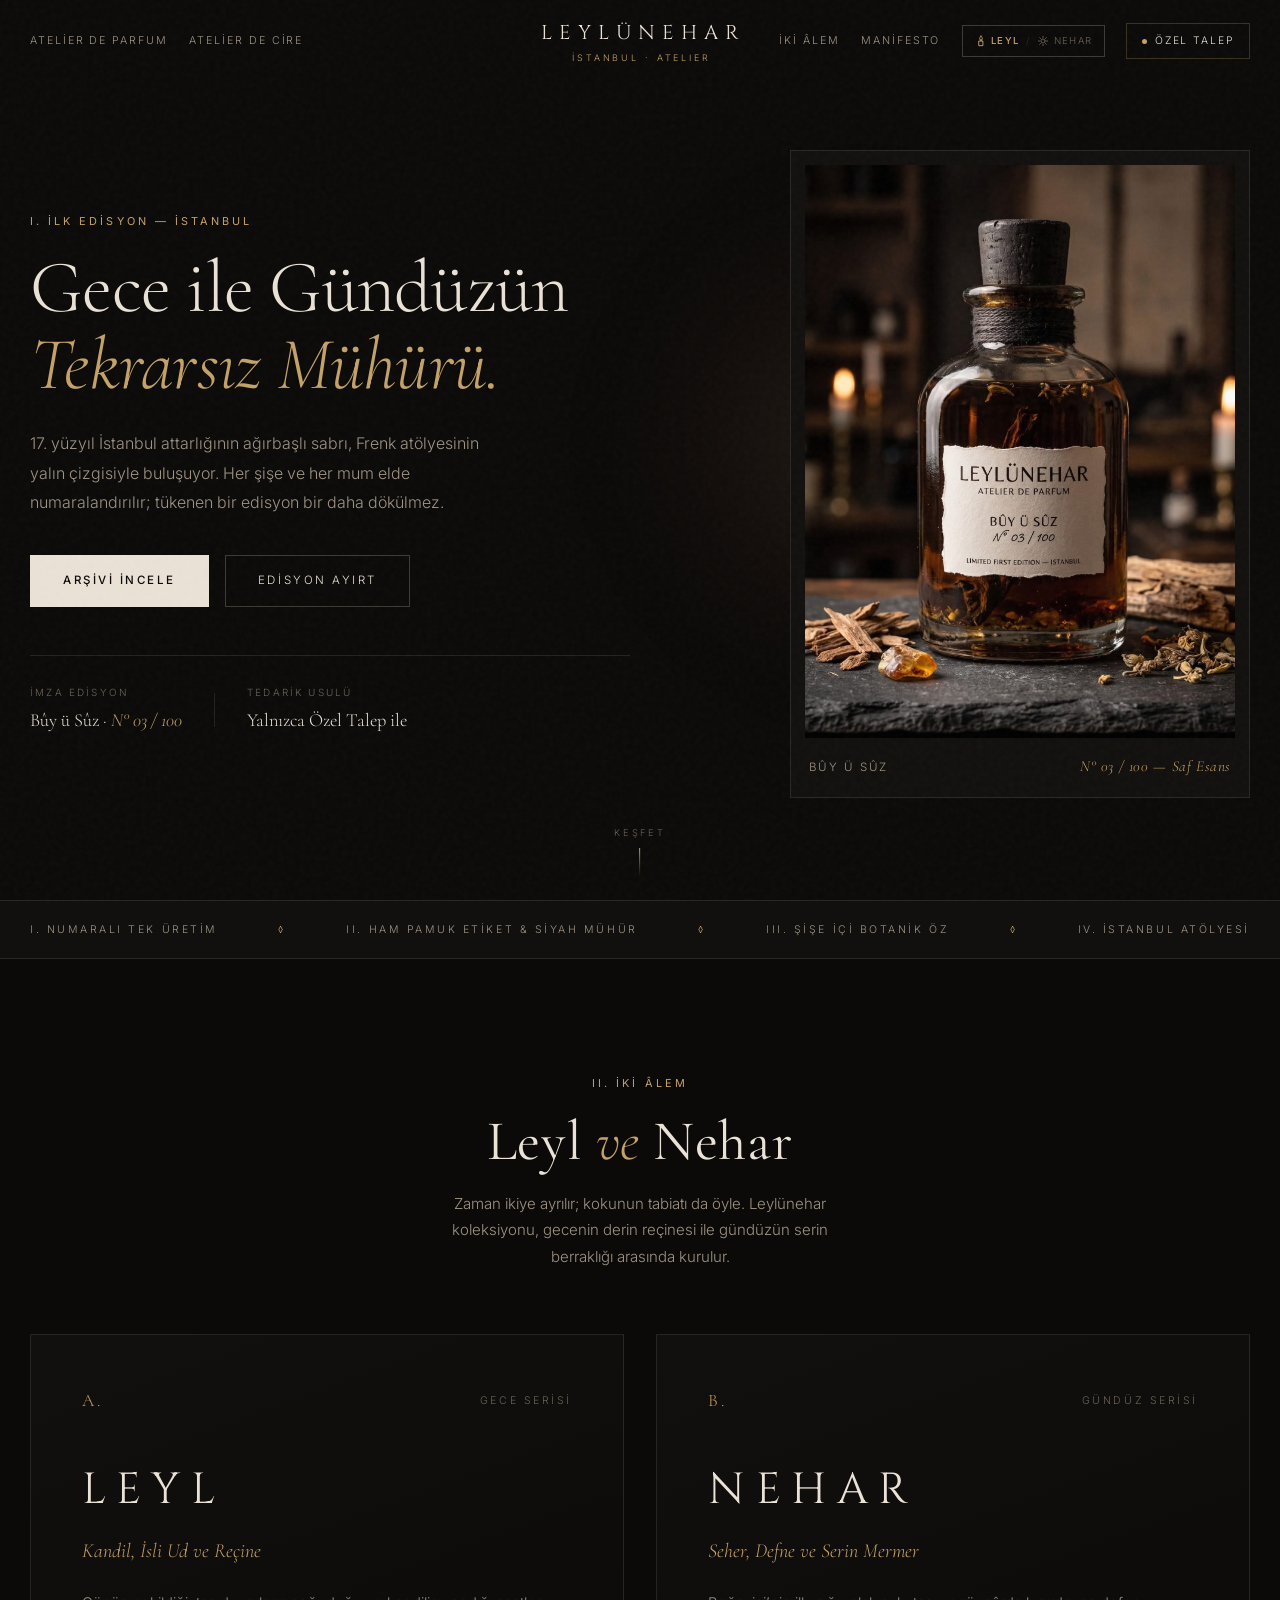
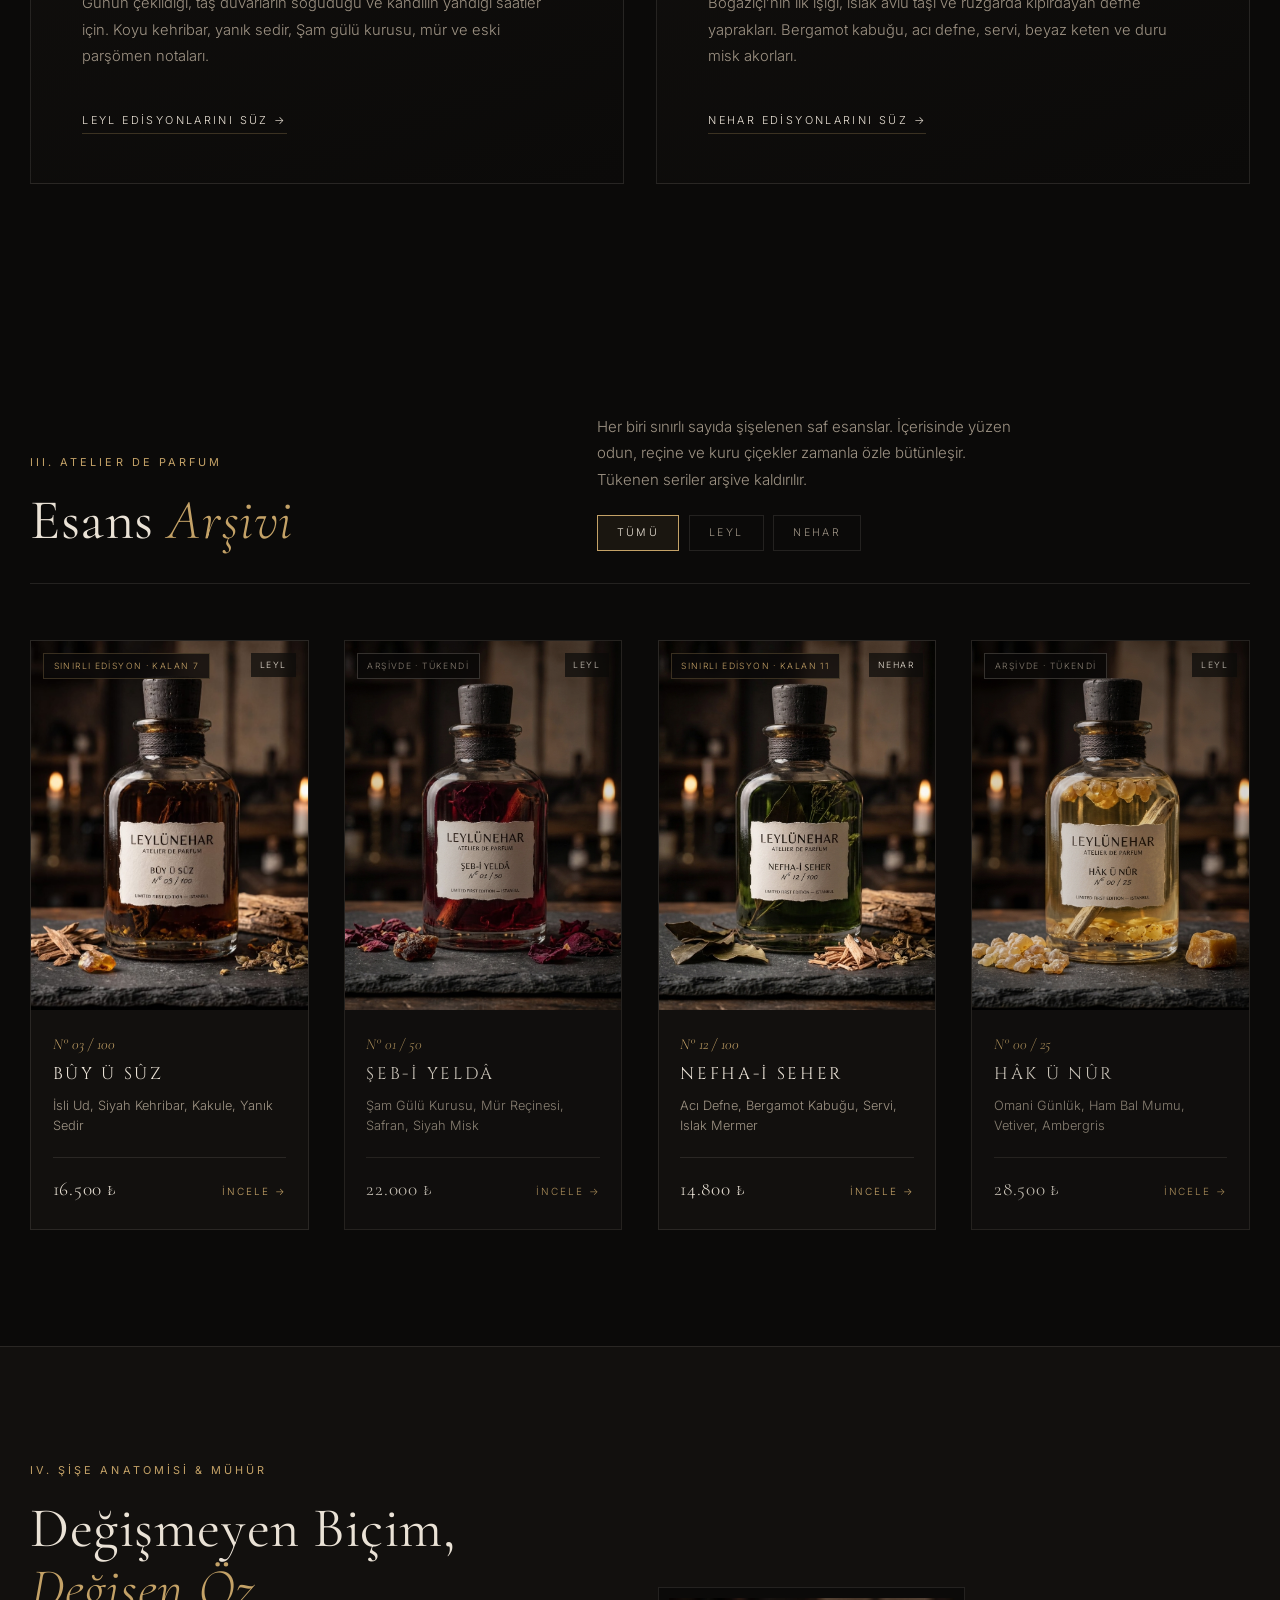
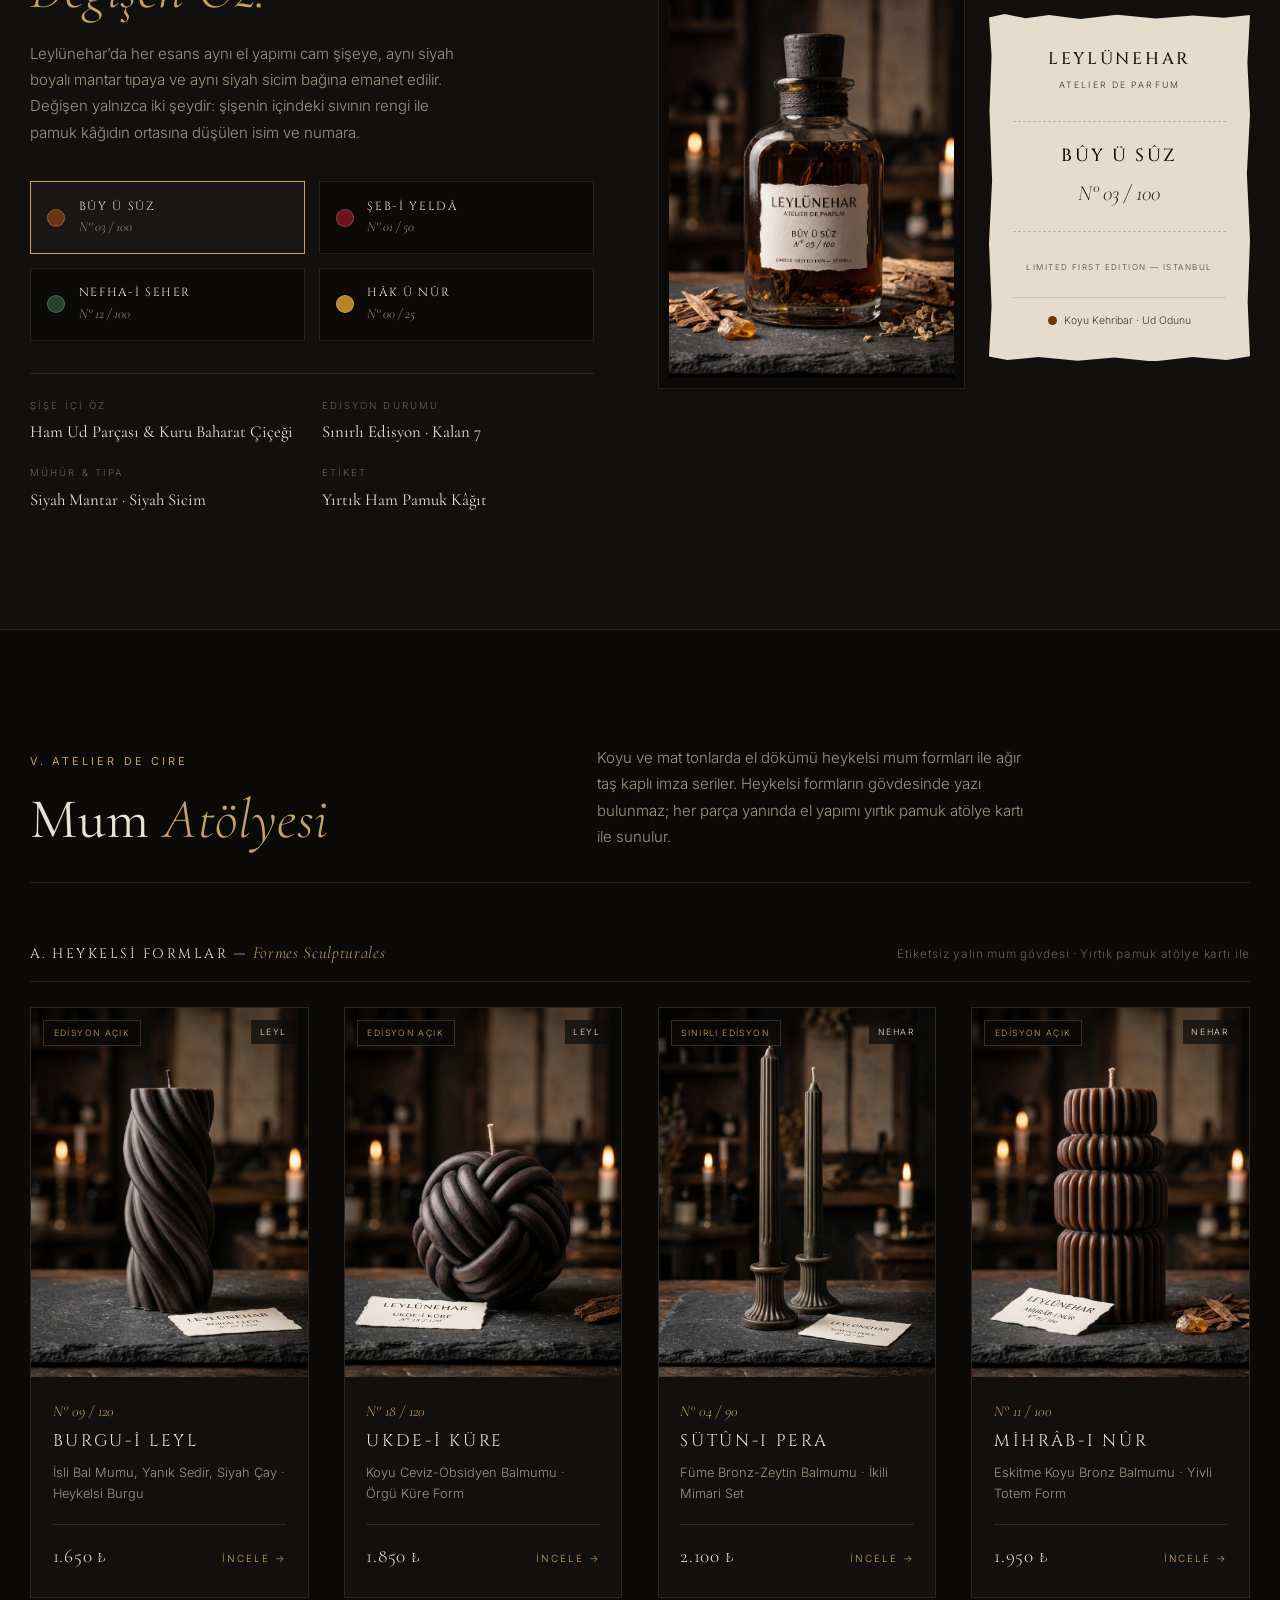
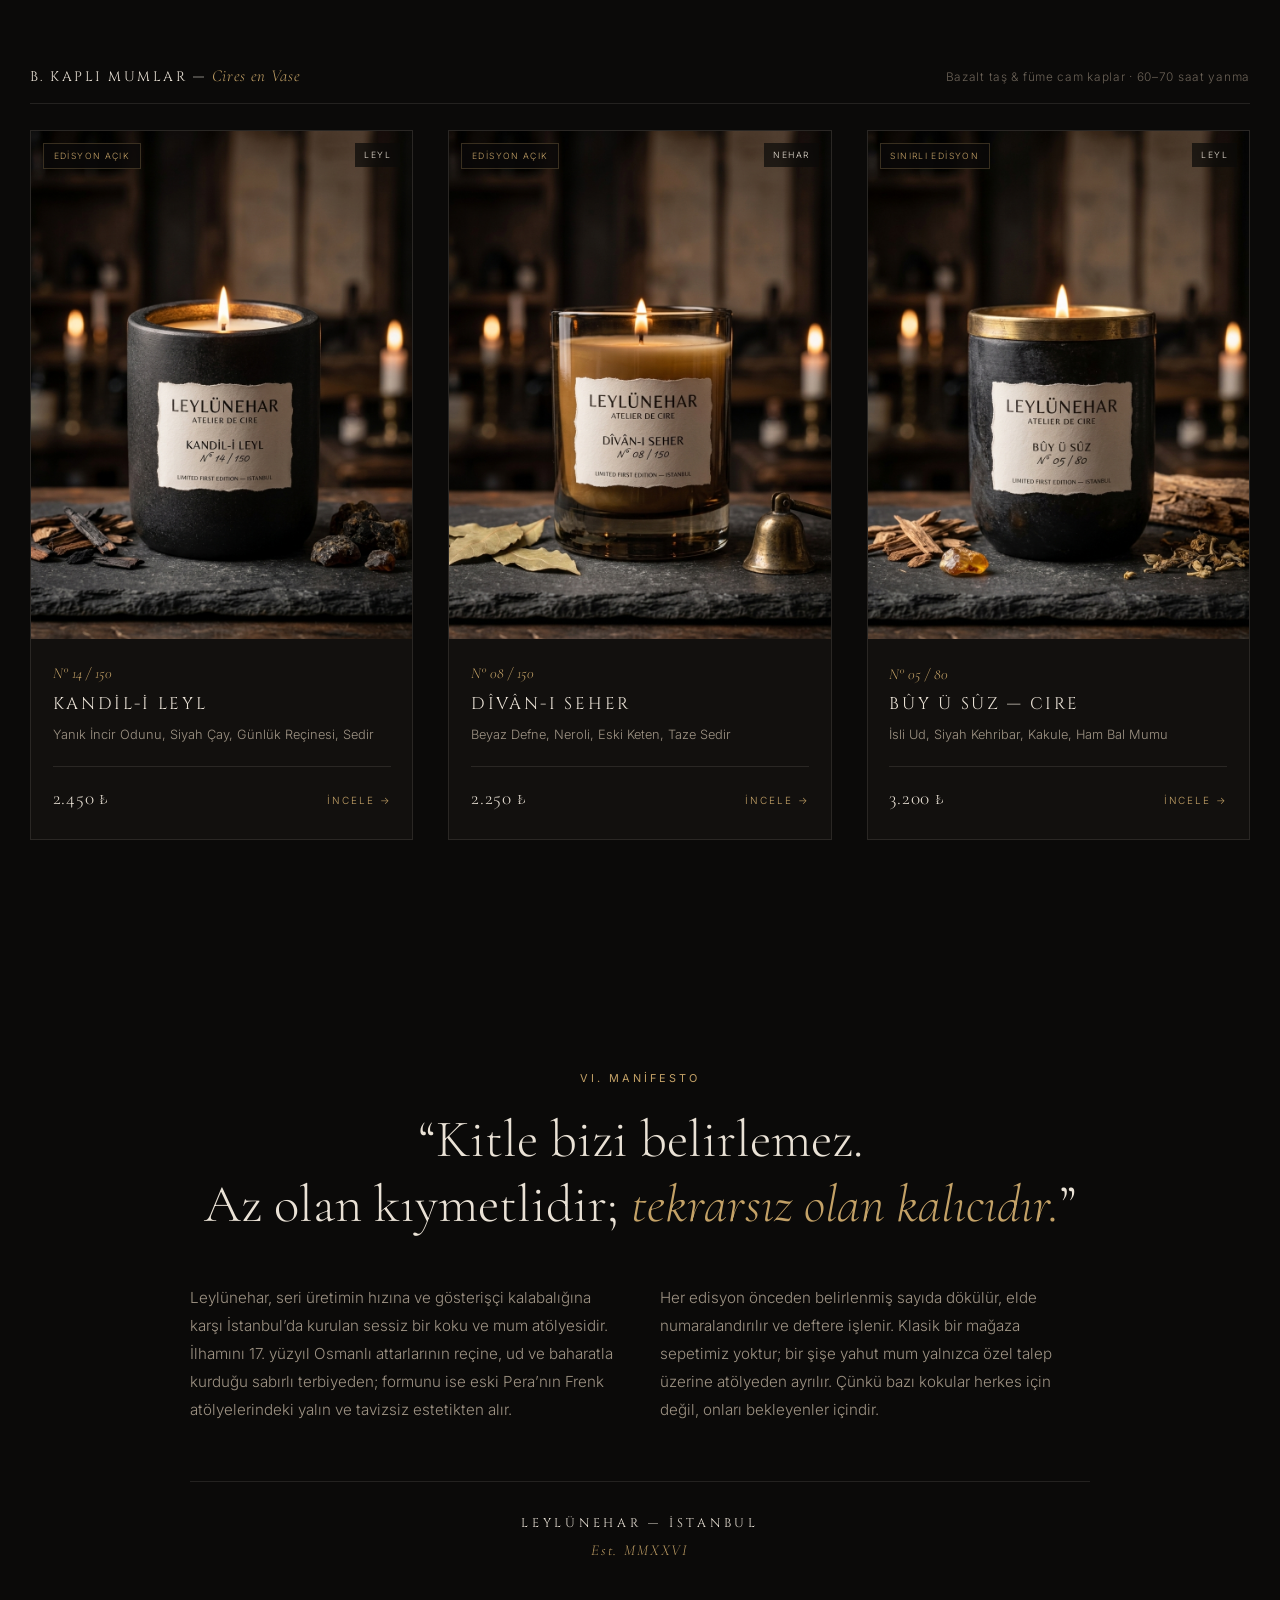
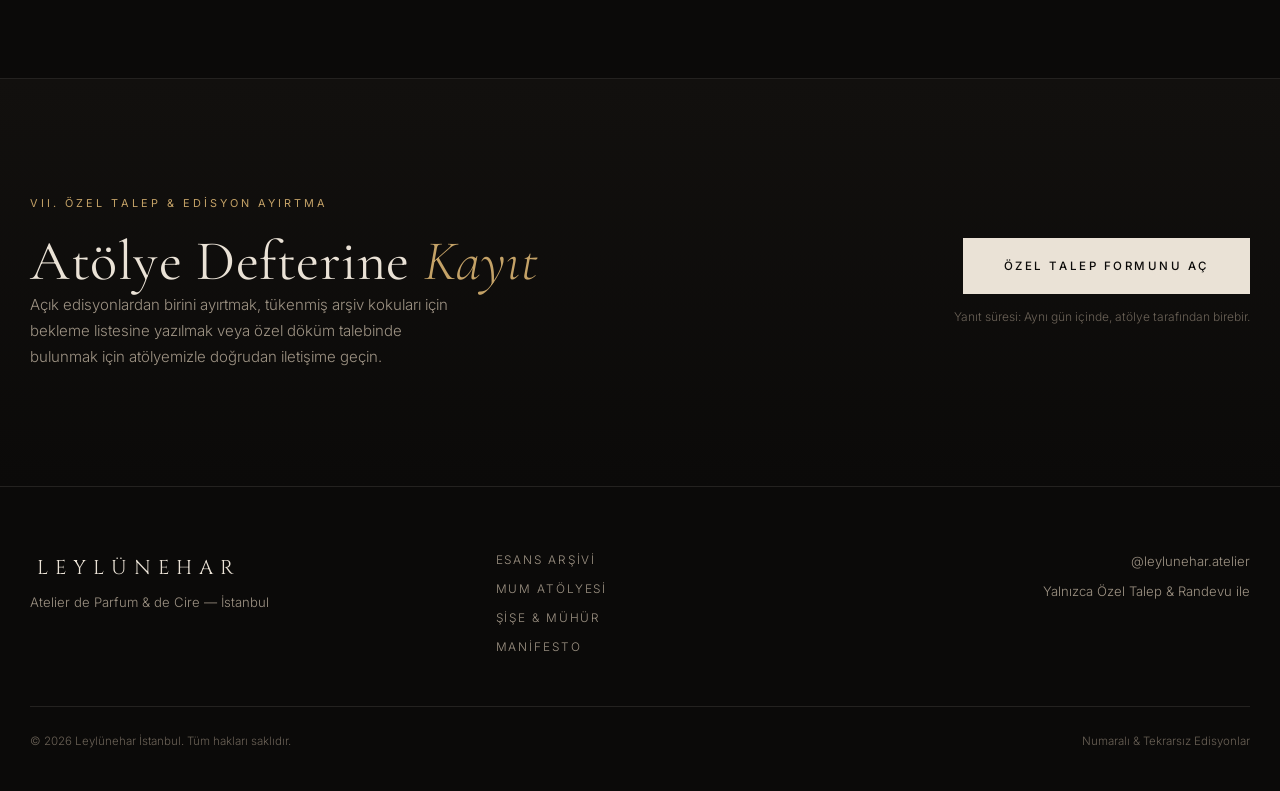
==== index.html @ bdda9ad2 "Add candle/sun icons and always-visible mobile Leyl/Nehar theme toggle" ====
<!DOCTYPE html>
<html lang="tr">
<head>
  <meta charset="UTF-8" />
  <meta name="viewport" content="width=device-width, initial-scale=1.0" />
  <title>LEYLÜNEHAR — Atelier de Parfum &amp; de Cire | İstanbul</title>
  <meta name="description" content="Leylünehar — 17. yüzyıl İstanbul attarlığı ve Frenk atölye yalınlığıyla numaralı, tekrarsız esanslar ve el dökümü mumlar." />
  <link rel="preconnect" href="https://fonts.googleapis.com" />
  <link rel="preconnect" href="https://fonts.gstatic.com" crossorigin />
  <link href="https://fonts.googleapis.com/css2?family=Cinzel:wght@400;500;600&family=Cormorant+Garamond:ital,wght@0,300;0,400;0,500;0,600;1,300;1,400;1,500&family=Inter:wght@300;400;500&display=swap" rel="stylesheet" />
  <link rel="stylesheet" href="styles.css" />
</head>
<body>
  <!-- Subtle atmospheric paper/film grain -->
  <div class="grain-overlay" aria-hidden="true"></div>

  <!-- Navigation -->
  <header class="site-header" id="siteHeader">
    <div class="header-inner">
      <nav class="nav-group nav-left" aria-label="Koleksiyonlar">
        <a href="#esans" class="nav-link">Atelier de Parfum</a>
        <a href="#mum" class="nav-link">Atelier de Cire</a>
      </nav>

      <a href="#hero" class="brand-mark" aria-label="Leylünehar Ana Sayfa">
        <span class="brand-name">LEYLÜNEHAR</span>
        <span class="brand-sub">İSTANBUL &middot; ATELIER</span>
      </a>

      <nav class="nav-group nav-right" aria-label="Atölye">
        <a href="#iki-alem" class="nav-link">İki Âlem</a>
        <a href="#manifesto" class="nav-link">Manifesto</a>
        <button type="button" class="theme-toggle" data-theme-toggle aria-label="Tema değiştir: Leyl (Koyu) veya Nehar (Açık)" title="Leyl (Gece) / Nehar (Gündüz) Teması">
          <span class="theme-opt" data-theme-label="dark">
            <svg class="theme-icon" viewBox="0 0 16 16" fill="none" stroke="currentColor" stroke-width="1.25" stroke-linecap="round" stroke-linejoin="round" aria-hidden="true">
              <path d="M8 1.5c1.3 1.5 1.8 2.5 1.8 3.5a1.8 1.8 0 0 1-3.6 0c0-1 .5-2 1.8-3.5Z"/>
              <path d="M5.5 8h5v6.2h-5z"/>
              <path d="M8 6.8V8"/>
            </svg>
            Leyl
          </span>
          <span class="theme-sep" aria-hidden="true">/</span>
          <span class="theme-opt" data-theme-label="light">
            <svg class="theme-icon" viewBox="0 0 16 16" fill="none" stroke="currentColor" stroke-width="1.25" stroke-linecap="round" aria-hidden="true">
              <circle cx="8" cy="8" r="2.7"/>
              <path d="M8 1.8v1.5M8 12.7v1.5M1.8 8h1.5M12.7 8h1.5M3.6 3.6l1.1 1.1M11.3 11.3l1.1 1.1M12.4 3.6l-1.1 1.1M4.7 11.3l-1.1 1.1"/>
            </svg>
            Nehar
          </span>
        </button>
        <button type="button" class="nav-cta" data-open-request>
          <span class="cta-dot" aria-hidden="true"></span>
          Özel Talep
        </button>
      </nav>

      <div class="mobile-header-actions">
        <button type="button" class="theme-toggle theme-toggle-mobile-bar" data-theme-toggle aria-label="Tema değiştir: Leyl (Koyu) veya Nehar (Açık)">
          <span class="theme-opt" data-theme-label="dark">
            <svg class="theme-icon" viewBox="0 0 16 16" fill="none" stroke="currentColor" stroke-width="1.25" stroke-linecap="round" stroke-linejoin="round" aria-hidden="true">
              <path d="M8 1.5c1.3 1.5 1.8 2.5 1.8 3.5a1.8 1.8 0 0 1-3.6 0c0-1 .5-2 1.8-3.5Z"/>
              <path d="M5.5 8h5v6.2h-5z"/>
              <path d="M8 6.8V8"/>
            </svg>
            Leyl
          </span>
          <span class="theme-sep" aria-hidden="true">/</span>
          <span class="theme-opt" data-theme-label="light">
            <svg class="theme-icon" viewBox="0 0 16 16" fill="none" stroke="currentColor" stroke-width="1.25" stroke-linecap="round" aria-hidden="true">
              <circle cx="8" cy="8" r="2.7"/>
              <path d="M8 1.8v1.5M8 12.7v1.5M1.8 8h1.5M12.7 8h1.5M3.6 3.6l1.1 1.1M11.3 11.3l1.1 1.1M12.4 3.6l-1.1 1.1M4.7 11.3l-1.1 1.1"/>
            </svg>
            Nehar
          </span>
        </button>
        <button type="button" class="mobile-menu-btn" id="mobileMenuBtn" aria-label="Menüyü Aç" aria-expanded="false">
          <span></span>
          <span></span>
        </button>
      </div>
    </div>

    <!-- Mobile Drawer -->
    <div class="mobile-nav" id="mobileNav" aria-hidden="true">
      <a href="#esans" class="mobile-link">Atelier de Parfum</a>
      <a href="#mum" class="mobile-link">Atelier de Cire</a>
      <a href="#iki-alem" class="mobile-link">İki Âlem (Leyl &amp; Nehar)</a>
      <a href="#zanaat" class="mobile-link">Mühür &amp; Şişe</a>
      <a href="#manifesto" class="mobile-link">Manifesto</a>
      <button type="button" class="btn-outline mobile-cta" data-open-request>Edisyon Ayırt / Özel Talep</button>
    </div>
  </header>

  <main>
    <!-- Hero Section -->
    <section class="hero" id="hero">
      <div class="hero-ambient" aria-hidden="true"></div>
      <div class="container hero-grid">
        <div class="hero-copy">
          <p class="eyebrow">I. İLK EDİSYON &mdash; İSTANBUL</p>
          <h1 class="hero-title">
            Gece ile Gündüzün<br />
            <em>Tekrarsız Mühürü.</em>
          </h1>
          <p class="hero-lead">
            17. yüzyıl İstanbul attarlığının ağırbaşlı sabrı, Frenk atölyesinin yalın çizgisiyle buluşuyor.
            Her şişe ve her mum elde numaralandırılır; tükenen bir edisyon bir daha dökülmez.
          </p>
          <div class="hero-actions">
            <a href="#esans" class="btn-primary">Arşivi İncele</a>
            <button type="button" class="btn-ghost" data-open-request="buy-u-suz">Edisyon Ayırt</button>
          </div>
          <div class="hero-meta">
            <div class="meta-item">
              <span class="meta-label">İmza Edisyon</span>
              <span class="meta-value">Bûy ü Sûz &middot; <em>N° 03 / 100</em></span>
            </div>
            <div class="meta-divider" aria-hidden="true"></div>
            <div class="meta-item">
              <span class="meta-label">Tedarik Usulü</span>
              <span class="meta-value">Yalnızca Özel Talep ile</span>
            </div>
          </div>
        </div>

        <div class="hero-visual">
          <figure class="hero-frame">
            <img src="assets/buy-u-suz.jpg" alt="Leylünehar Atelier de Parfum — Bûy ü Sûz N° 03 / 100 el dökümü esans şişesi" class="hero-img" />
            <figcaption class="hero-caption">
              <span>BÛY Ü SÛZ</span>
              <em>N° 03 / 100 &mdash; Saf Esans</em>
            </figcaption>
          </figure>
        </div>
      </div>

      <div class="scroll-cue" aria-hidden="true">
        <span>KEŞFET</span>
        <div class="scroll-line"></div>
      </div>
    </section>

    <!-- Tenets Strip -->
    <div class="tenets-strip" role="region" aria-label="Atölye İlkeleri">
      <div class="container tenets-inner">
        <span>I. NUMARALI TEK ÜRETİM</span>
        <span class="sep">&loz;</span>
        <span>II. HAM PAMUK ETİKET &amp; SİYAH MÜHÜR</span>
        <span class="sep">&loz;</span>
        <span>III. ŞİŞE İÇİ BOTANİK ÖZ</span>
        <span class="sep">&loz;</span>
        <span>IV. İSTANBUL ATÖLYESİ</span>
      </div>
    </div>

    <!-- Two Realms: LEYL & NEHAR -->
    <section class="section realms-section" id="iki-alem">
      <div class="container">
        <div class="section-header centered">
          <p class="eyebrow">II. İKİ ÂLEM</p>
          <h2 class="section-title">Leyl <em>ve</em> Nehar</h2>
          <p class="section-desc">
            Zaman ikiye ayrılır; kokunun tabiatı da öyle. Leylünehar koleksiyonu,
            gecenin derin reçinesi ile gündüzün serin berraklığı arasında kurulur.
          </p>
        </div>

        <div class="realms-grid">
          <article class="realm-card realm-leyl" data-realm-select="leyl">
            <div class="realm-top">
              <span class="realm-roman">A.</span>
              <span class="realm-tag">GECE SERİSİ</span>
            </div>
            <h3 class="realm-title">LEYL</h3>
            <p class="realm-subtitle">Kandil, İsli Ud ve Reçine</p>
            <p class="realm-text">
              Günün çekildiği, taş duvarların soğuduğu ve kandilin yandığı saatler için.
              Koyu kehribar, yanık sedir, Şam gülü kurusu, mür ve eski parşömen notaları.
            </p>
            <span class="realm-action">Leyl Edisyonlarını Süz &rarr;</span>
          </article>

          <article class="realm-card realm-nehar" data-realm-select="nehar">
            <div class="realm-top">
              <span class="realm-roman">B.</span>
              <span class="realm-tag">GÜNDÜZ SERİSİ</span>
            </div>
            <h3 class="realm-title">NEHAR</h3>
            <p class="realm-subtitle">Seher, Defne ve Serin Mermer</p>
            <p class="realm-text">
              Boğaziçi’nin ilk ışığı, ıslak avlu taşı ve rüzgârda kıpırdayan defne yaprakları.
              Bergamot kabuğu, acı defne, servi, beyaz keten ve duru misk akorları.
            </p>
            <span class="realm-action">Nehar Edisyonlarını Süz &rarr;</span>
          </article>
        </div>
      </div>
    </section>

    <!-- Atelier de Parfum (Essence Archive) -->
    <section class="section collection-section" id="esans">
      <div class="container">
        <div class="section-header split">
          <div>
            <p class="eyebrow">III. ATELIER DE PARFUM</p>
            <h2 class="section-title">Esans <em>Arşivi</em></h2>
          </div>
          <div class="header-right-block">
            <p class="section-desc">
              Her biri sınırlı sayıda şişelenen saf esanslar. İçerisinde yüzen odun, reçine ve kuru çiçekler
              zamanla özle bütünleşir. Tükenen seriler arşive kaldırılır.
            </p>
            <div class="filter-bar" role="tablist" aria-label="Esans serisi filtresi">
              <button type="button" class="filter-btn active" data-filter="all" role="tab" aria-selected="true">Tümü</button>
              <button type="button" class="filter-btn" data-filter="leyl" role="tab" aria-selected="false">Leyl</button>
              <button type="button" class="filter-btn" data-filter="nehar" role="tab" aria-selected="false">Nehar</button>
            </div>
          </div>
        </div>

        <div class="product-grid essence-grid" id="essenceGrid">
          <!-- Populated by app.js -->
        </div>
      </div>
    </section>

    <!-- Signature Bottle & Torn Label Craft Section -->
    <section class="section craft-section" id="zanaat">
      <div class="container">
        <div class="craft-layout">
          <div class="craft-copy">
            <p class="eyebrow">IV. ŞİŞE ANATOMİSİ &amp; MÜHÜR</p>
            <h2 class="section-title">Değişmeyen Biçim,<br /><em>Değişen Öz.</em></h2>
            <p class="section-desc">
              Leylünehar’da her esans aynı el yapımı cam şişeye, aynı siyah boyalı mantar tıpaya
              ve aynı siyah sicim bağına emanet edilir. Değişen yalnızca iki şeydir:
              şişenin içindeki sıvının rengi ile pamuk kâğıdın ortasına düşülen isim ve numara.
            </p>

            <div class="swatch-selector" id="swatchSelector" role="tablist" aria-label="Öz ve etiket seçici">
              <!-- Populated by app.js -->
            </div>

            <div class="craft-specs" id="craftSpecs">
              <!-- Dynamic bottle specs -->
            </div>
          </div>

          <div class="craft-stage">
            <div class="stage-visual">
              <img src="assets/buy-u-suz.jpg" alt="Seçili esans şişesi" id="craftBottleImg" class="stage-img" />
            </div>
            <div class="paper-cutout" aria-live="polite">
              <div class="paper-edge-top" aria-hidden="true"></div>
              <span class="paper-brand">LEYLÜNEHAR</span>
              <span class="paper-atelier">ATELIER DE PARFUM</span>
              <div class="paper-center">
                <strong class="paper-name" id="paperName">BÛY Ü SÛZ</strong>
                <em class="paper-edition" id="paperEdition">N° 03 / 100</em>
              </div>
              <span class="paper-footer">LIMITED FIRST EDITION &mdash; ISTANBUL</span>
              <div class="paper-liquid-indicator">
                <span class="liquid-dot" id="liquidDot"></span>
                <span id="liquidToneText">Koyu Kehribar &middot; Ud Odunu</span>
              </div>
            </div>
          </div>
        </div>
      </div>
    </section>

    <!-- Atelier de Cire (Candles) -->
    <section class="section collection-section candles-section" id="mum">
      <div class="container">
        <div class="section-header split">
          <div>
            <p class="eyebrow">V. ATELIER DE CIRE</p>
            <h2 class="section-title">Mum <em>Atölyesi</em></h2>
          </div>
          <div class="header-right-block">
            <p class="section-desc">
              Koyu ve mat tonlarda el dökümü heykelsi mum formları ile ağır taş kaplı imza seriler.
              Heykelsi formların gövdesinde yazı bulunmaz; her parça yanında el yapımı yırtık pamuk atölye kartı ile sunulur.
            </p>
          </div>
        </div>

        <div class="subcollection-head">
          <span class="subcollection-title">A. Heykelsi Formlar &mdash; <em>Formes Sculpturales</em></span>
          <span class="subcollection-note">Etiketsiz yalın mum gövdesi &middot; Yırtık pamuk atölye kartı ile</span>
        </div>
        <div class="product-grid essence-grid sculptural-grid" id="sculpturalGrid">
          <!-- Populated by app.js -->
        </div>

        <div class="subcollection-head subcollection-head-spaced">
          <span class="subcollection-title">B. Kaplı Mumlar &mdash; <em>Cires en Vase</em></span>
          <span class="subcollection-note">Bazalt taş &amp; füme cam kaplar &middot; 60–70 saat yanma</span>
        </div>
        <div class="product-grid candle-grid" id="candleGrid">
          <!-- Populated by app.js -->
        </div>
      </div>
    </section>

    <!-- Brand Manifesto -->
    <section class="section manifesto-section" id="manifesto">
      <div class="container manifesto-inner">
        <p class="eyebrow">VI. MANİFESTO</p>
        <blockquote class="manifesto-quote">
          “Kitle bizi belirlemez.<br />
          Az olan kıymetlidir; <em>tekrarsız olan kalıcıdır.</em>”
        </blockquote>
        <div class="manifesto-columns">
          <p>
            Leylünehar, seri üretimin hızına ve gösterişçi kalabalığına karşı İstanbul’da kurulan
            sessiz bir koku ve mum atölyesidir. İlhamını 17. yüzyıl Osmanlı attarlarının reçine,
            ud ve baharatla kurduğu sabırlı terbiyeden; formunu ise eski Pera’nın Frenk atölyelerindeki
            yalın ve tavizsiz estetikten alır.
          </p>
          <p>
            Her edisyon önceden belirlenmiş sayıda dökülür, elde numaralandırılır ve deftere işlenir.
            Klasik bir mağaza sepetimiz yoktur; bir şişe yahut mum yalnızca özel talep üzerine
            atölyeden ayrılır. Çünkü bazı kokular herkes için değil, onları bekleyenler içindir.
          </p>
        </div>
        <div class="manifesto-sign">
          <span>LEYLÜNEHAR &mdash; İSTANBUL</span>
          <em>Est. MMXXVI</em>
        </div>
      </div>
    </section>

    <!-- Private Concierge / Request Band -->
    <section class="section concierge-band" id="talep">
      <div class="container concierge-inner">
        <div class="concierge-copy">
          <p class="eyebrow">VII. ÖZEL TALEP &amp; EDİSYON AYIRTMA</p>
          <h2 class="section-title">Atölye Defterine <em>Kayıt</em></h2>
          <p class="section-desc">
            Açık edisyonlardan birini ayırtmak, tükenmiş arşiv kokuları için bekleme listesine
            yazılmak veya özel döküm talebinde bulunmak için atölyemizle doğrudan iletişime geçin.
          </p>
        </div>
        <div class="concierge-action">
          <button type="button" class="btn-primary btn-large" data-open-request>Özel Talep Formunu Aç</button>
          <span class="concierge-note">Yanıt süresi: Aynı gün içinde, atölye tarafından birebir.</span>
        </div>
      </div>
    </section>
  </main>

  <!-- Footer -->
  <footer class="site-footer">
    <div class="container footer-grid">
      <div class="footer-brand">
        <span class="brand-name">LEYLÜNEHAR</span>
        <p>Atelier de Parfum &amp; de Cire &mdash; İstanbul</p>
      </div>
      <div class="footer-links">
        <a href="#esans">Esans Arşivi</a>
        <a href="#mum">Mum Atölyesi</a>
        <a href="#zanaat">Şişe &amp; Mühür</a>
        <a href="#manifesto">Manifesto</a>
      </div>
      <div class="footer-contact">
        <span>@leylunehar.atelier</span>
        <span>Yalnızca Özel Talep &amp; Randevu ile</span>
      </div>
    </div>
    <div class="container footer-bottom">
      <span>&copy; 2026 Leylünehar İstanbul. Tüm hakları saklıdır.</span>
      <span>Numaralı &amp; Tekrarsız Edisyonlar</span>
    </div>
  </footer>

  <!-- Edition Inspection Modal -->
  <div class="modal-backdrop" id="detailModal" aria-hidden="true" role="dialog" aria-modal="true" aria-labelledby="modalTitle">
    <div class="modal-panel detail-panel">
      <button type="button" class="modal-close" data-close-modal aria-label="Kapat">&times;</button>
      <div class="detail-grid" id="detailContent">
        <!-- Populated dynamically -->
      </div>
    </div>
  </div>

  <!-- Private Reservation / Request Drawer Modal -->
  <div class="modal-backdrop" id="requestModal" aria-hidden="true" role="dialog" aria-modal="true" aria-labelledby="requestTitle">
    <div class="modal-panel request-panel">
      <button type="button" class="modal-close" data-close-modal aria-label="Kapat">&times;</button>

      <div id="requestFormView">
        <p class="eyebrow">ATELIER CONCIERGE</p>
        <h2 class="modal-title" id="requestTitle">Edisyon Ayırt / <em>Özel Talep</em></h2>
        <p class="modal-subtitle">
          Talebiniz atölye defterine işlenir. Edisyon numaranız ve teslimat detayları için sizinle birebir iletişime geçilir.
        </p>

        <form id="reservationForm" class="request-form" novalidate>
          <div class="form-row">
            <label for="reqEdition">Edisyon Seçimi</label>
            <select id="reqEdition" name="edition" required>
              <!-- Populated by app.js -->
            </select>
          </div>

          <div class="form-row-2">
            <div class="form-row">
              <label for="reqType">Talep Türü</label>
              <select id="reqType" name="type">
                <option value="Edisyon Ayırtma">Edisyon Ayırtma</option>
                <option value="Arşiv Bekleme Listesi">Arşiv Bekleme Listesi</option>
                <option value="Özel Hediye &amp; İsim Mühürü">Özel Hediye &amp; İsim Mühürü</option>
              </select>
            </div>
            <div class="form-row">
              <label for="reqQuantity">Adet</label>
              <select id="reqQuantity" name="quantity">
                <option value="1">1 Adet</option>
                <option value="2">2 Adet</option>
                <option value="3">3 Adet (Özel Kutu)</option>
              </select>
            </div>
          </div>

          <div class="form-row-2">
            <div class="form-row">
              <label for="reqName">Ad Soyad</label>
              <input type="text" id="reqName" name="name" placeholder="Örn. Selim Karahan" required />
            </div>
            <div class="form-row">
              <label for="reqContact">Telefon / WhatsApp</label>
              <input type="tel" id="reqContact" name="contact" placeholder="+90 5XX XXX XX XX" required />
            </div>
          </div>

          <div class="form-row">
            <label for="reqCity">Şehir</label>
            <input type="text" id="reqCity" name="city" placeholder="İstanbul" />
          </div>

          <div class="form-row">
            <label for="reqNote">Etiket / Hediye Notu <span>(İsteğe bağlı)</span></label>
            <textarea id="reqNote" name="note" rows="3" placeholder="El yazısı kart üzerine düşülmesini istediğiniz kısa bir not varsa belirtiniz..."></textarea>
          </div>

          <p class="form-error" id="formError" role="alert"></p>

          <button type="submit" class="btn-primary btn-full">Talebi Deftere İşle</button>
        </form>
      </div>

      <div id="requestSuccessView" class="request-success" hidden>
        <p class="eyebrow">KAYIT MÜHÜRLENDİ</p>
        <h3 class="modal-title">Talebiniz <em>Deftere İşlendi.</em></h3>
        <div class="ledger-receipt">
          <div class="receipt-row">
            <span>Referans Mühürü</span>
            <strong id="receiptCode">LN-2026-0001</strong>
          </div>
          <div class="receipt-row">
            <span>Seçilen Edisyon</span>
            <strong id="receiptEdition">&mdash;</strong>
          </div>
          <div class="receipt-row">
            <span>Talep Sahibi</span>
            <strong id="receiptName">&mdash;</strong>
          </div>
        </div>
        <p class="modal-subtitle">
          Dilerseniz talebinizi doğrudan atölye WhatsApp hattına aktararak öncelikli teyit alabilirsiniz.
        </p>
        <div class="success-actions">
          <a href="#" id="whatsappLink" target="_blank" rel="noopener noreferrer" class="btn-primary btn-full">
            WhatsApp Atölye Hattına Aktar
          </a>
          <button type="button" class="btn-ghost btn-full" id="resetRequestBtn">Yeni Talep Oluştur</button>
        </div>
      </div>
    </div>
  </div>

  <script src="app.js"></script>
</body>
</html>
---- styles.css ----
/* ==========================================================================
   LEYLÜNEHAR — Atelier de Parfum & de Cire (İstanbul)
   17th-Century Ottoman Attar × Minimalist French Haute Parfumerie
   ========================================================================== */

:root {
  --bg-obsidian: #0b0a09;
  --bg-surface: #12100e;
  --bg-elevated: #191613;
  --header-scrolled: rgba(11, 10, 9, 0.88);
  --mobile-drawer-bg: rgba(11, 10, 9, 0.97);
  --modal-backdrop-bg: rgba(7, 6, 5, 0.82);
  --paper-cream: #eae2d6;
  --paper-muted: #9e9384;
  --paper-faint: #6b6257;
  --brass: #c4a267;
  --brass-soft: rgba(196, 162, 103, 0.25);
  --seal-red: #8c342b;
  --hairline: rgba(234, 226, 214, 0.11);
  --hairline-strong: rgba(234, 226, 214, 0.22);
  --btn-primary-bg: #eae2d6;
  --btn-primary-text: #0b0a09;

  --font-display: 'Cinzel', Georgia, serif;
  --font-serif: 'Cormorant Garamond', Georgia, serif;
  --font-sans: 'Inter', -apple-system, BlinkMacSystemFont, sans-serif;

  --ease-luxury: cubic-bezier(0.22, 1, 0.36, 1);
  --container-max: 1220px;
}

/* NEHAR (Daylight / Parchment Light Theme) */
html[data-theme='light'] {
  --bg-obsidian: #f4ede2;
  --bg-surface: #ece3d5;
  --bg-elevated: #e3d8c6;
  --header-scrolled: rgba(244, 237, 226, 0.92);
  --mobile-drawer-bg: rgba(244, 237, 226, 0.98);
  --modal-backdrop-bg: rgba(26, 22, 18, 0.56);
  --paper-cream: #1b1714;
  --paper-muted: #5a5045;
  --paper-faint: #84786a;
  --brass: #8c6a34;
  --brass-soft: rgba(140, 106, 52, 0.32);
  --hairline: rgba(27, 23, 20, 0.12);
  --hairline-strong: rgba(27, 23, 20, 0.24);
  --btn-primary-bg: #1b1714;
  --btn-primary-text: #f4ede2;
}

*,
*::before,
*::after {
  box-sizing: border-box;
  margin: 0;
  padding: 0;
}

html {
  scroll-behavior: smooth;
  background-color: var(--bg-obsidian);
  color: var(--paper-cream);
  font-size: 16px;
}

body {
  font-family: var(--font-sans);
  font-weight: 300;
  line-height: 1.65;
  background-color: var(--bg-obsidian);
  color: var(--paper-cream);
  -webkit-font-smoothing: antialiased;
  overflow-x: hidden;
}

img {
  display: block;
  max-width: 100%;
}

a {
  color: inherit;
  text-decoration: none;
}

button {
  font: inherit;
  color: inherit;
  background: none;
  border: none;
  cursor: pointer;
}

/* Tactile subtle film/cotton paper grain */
.grain-overlay {
  position: fixed;
  inset: 0;
  pointer-events: none;
  z-index: 900;
  opacity: 0.032;
  background-image: url("data:image/svg+xml,%3Csvg viewBox='0 0 200 200' xmlns='http://www.w3.org/2000/svg'%3E%3Cfilter id='n'%3E%3CfeTurbulence type='fractalNoise' baseFrequency='0.85' numOctaves='3' stitchTiles='stitch'/%3E%3C/filter%3E%3Crect width='100%25' height='100%25' filter='url(%23n)'/%3E%3C/svg%3E");
}

.container {
  width: min(var(--container-max), 100% - 3rem);
  margin-inline: auto;
}

.section {
  padding-block: clamp(5rem, 9vw, 8.5rem);
  position: relative;
}

.eyebrow {
  font-family: var(--font-sans);
  font-size: 0.68rem;
  font-weight: 400;
  letter-spacing: 0.28em;
  text-transform: uppercase;
  color: var(--brass);
  margin-bottom: 1.15rem;
}

.section-title {
  font-family: var(--font-serif);
  font-weight: 400;
  font-size: clamp(2.2rem, 4.4vw, 3.6rem);
  line-height: 1.08;
  letter-spacing: 0.01em;
  color: var(--paper-cream);
}

.section-title em {
  font-style: italic;
  font-weight: 300;
  color: var(--brass);
}

.section-desc {
  font-size: 0.94rem;
  color: var(--paper-muted);
  max-width: 48ch;
  line-height: 1.75;
}

/* Buttons */
.btn-primary,
.btn-ghost,
.btn-outline {
  display: inline-flex;
  align-items: center;
  justify-content: center;
  gap: 0.6rem;
  padding: 0.95rem 2rem;
  font-size: 0.72rem;
  letter-spacing: 0.22em;
  text-transform: uppercase;
  transition: all 0.35s var(--ease-luxury);
}

.btn-primary {
  background: var(--btn-primary-bg);
  color: var(--btn-primary-text);
  border: 1px solid var(--btn-primary-bg);
  font-weight: 500;
}

.btn-primary:hover {
  background: var(--brass);
  border-color: var(--brass);
  color: #f4ede2;
}

.btn-ghost {
  border: 1px solid var(--hairline-strong);
  color: var(--paper-cream);
}

.btn-ghost:hover {
  border-color: var(--brass);
  color: var(--brass);
}

.btn-outline {
  border: 1px solid var(--brass-soft);
  color: var(--brass);
}

.btn-large {
  padding: 1.1rem 2.5rem;
}

.btn-full {
  width: 100%;
}

/* ==========================================================================
   HEADER
   ========================================================================== */
.site-header {
  position: fixed;
  top: 0;
  left: 0;
  right: 0;
  z-index: 500;
  border-bottom: 1px solid transparent;
  transition: background-color 0.4s ease, border-color 0.4s ease, backdrop-filter 0.4s ease;
}

.site-header.scrolled {
  background: var(--header-scrolled);
  backdrop-filter: blur(12px);
  border-bottom-color: var(--hairline);
}

.theme-toggle {
  display: inline-flex;
  align-items: center;
  gap: 0.42rem;
  font-size: 0.6rem;
  letter-spacing: 0.14em;
  text-transform: uppercase;
  white-space: nowrap;
  padding: 0.46rem 0.72rem;
  border: 1px solid var(--hairline-strong);
  color: var(--paper-faint);
  transition: border-color 0.3s ease, color 0.3s ease;
}

.theme-toggle:hover {
  border-color: var(--brass);
}

.theme-opt {
  display: inline-flex;
  align-items: center;
  gap: 0.28rem;
}

.theme-icon {
  width: 12px;
  height: 12px;
  flex-shrink: 0;
}

.theme-sep {
  opacity: 0.4;
}

html:not([data-theme='light']) [data-theme-label='dark'],
html[data-theme='light'] [data-theme-label='light'] {
  color: var(--brass);
  font-weight: 500;
}

.mobile-header-actions {
  display: none;
  align-items: center;
  justify-self: end;
  gap: 0.85rem;
}

.subcollection-head {
  display: flex;
  justify-content: space-between;
  align-items: baseline;
  flex-wrap: wrap;
  gap: 0.75rem;
  margin-bottom: 1.6rem;
  padding-bottom: 0.85rem;
  border-bottom: 1px solid var(--hairline);
}

.subcollection-head-spaced {
  margin-top: 4rem;
}

.subcollection-title {
  font-family: var(--font-display);
  font-size: 0.86rem;
  letter-spacing: 0.18em;
  text-transform: uppercase;
  color: var(--paper-cream);
}

.subcollection-title em {
  font-family: var(--font-serif);
  font-style: italic;
  text-transform: none;
  letter-spacing: 0.04em;
  font-size: 1.05rem;
  color: var(--brass);
}

.subcollection-note {
  font-size: 0.74rem;
  letter-spacing: 0.06em;
  color: var(--paper-faint);
}

.header-inner {
  width: min(var(--container-max), 100% - 3rem);
  margin-inline: auto;
  height: 82px;
  display: grid;
  grid-template-columns: 1fr auto 1fr;
  align-items: center;
  gap: 1.5rem;
}

.nav-group {
  display: flex;
  align-items: center;
  gap: 1.35rem;
}

.nav-right {
  justify-content: flex-end;
}

.nav-link {
  font-size: 0.67rem;
  letter-spacing: 0.18em;
  text-transform: uppercase;
  white-space: nowrap;
  color: var(--paper-muted);
  transition: color 0.3s ease;
}

.nav-link:hover {
  color: var(--paper-cream);
}

.brand-mark {
  display: flex;
  flex-direction: column;
  align-items: center;
  text-align: center;
  gap: 0.15rem;
}

.brand-name {
  font-family: var(--font-display);
  font-size: 1.25rem;
  letter-spacing: 0.34em;
  font-weight: 400;
  color: var(--paper-cream);
  padding-left: 0.34em;
}

.brand-sub {
  font-size: 0.56rem;
  letter-spacing: 0.32em;
  color: var(--brass);
  padding-left: 0.32em;
}

.nav-cta {
  display: inline-flex;
  align-items: center;
  gap: 0.5rem;
  font-size: 0.65rem;
  letter-spacing: 0.18em;
  text-transform: uppercase;
  white-space: nowrap;
  padding: 0.52rem 0.9rem;
  border: 1px solid var(--brass-soft);
  color: var(--paper-cream);
  transition: border-color 0.3s ease, color 0.3s ease;
}

.nav-cta:hover {
  border-color: var(--brass);
  color: var(--brass);
}

.cta-dot {
  width: 5px;
  height: 5px;
  border-radius: 50%;
  background: var(--brass);
}

.mobile-menu-btn {
  display: none;
  justify-self: end;
  width: 32px;
  height: 24px;
  flex-direction: column;
  justify-content: center;
  gap: 7px;
}

.mobile-menu-btn span {
  display: block;
  height: 1px;
  width: 100%;
  background: var(--paper-cream);
  transition: transform 0.3s ease;
}

.mobile-nav {
  display: none;
  flex-direction: column;
  gap: 1.2rem;
  padding: 1.5rem 1.5rem 2.2rem;
  background: var(--mobile-drawer-bg);
  border-bottom: 1px solid var(--hairline);
}

.mobile-nav.open {
  display: flex;
}

.mobile-link {
  font-size: 0.78rem;
  letter-spacing: 0.22em;
  text-transform: uppercase;
  color: var(--paper-muted);
  padding-block: 0.35rem;
}

/* ==========================================================================
   HERO
   ========================================================================== */
.hero {
  min-height: 100svh;
  display: flex;
  flex-direction: column;
  justify-content: center;
  padding-top: 104px;
  padding-bottom: 3.5rem;
  position: relative;
  overflow: hidden;
}

.hero-ambient {
  position: absolute;
  top: 20%;
  right: 12%;
  width: 520px;
  height: 520px;
  background: radial-gradient(circle, rgba(196, 162, 103, 0.12) 0%, rgba(122, 46, 38, 0.05) 45%, transparent 72%);
  filter: blur(40px);
  pointer-events: none;
}

.hero-grid {
  display: grid;
  grid-template-columns: 1.05fr 0.95fr;
  align-items: center;
  gap: clamp(2.5rem, 6vw, 5.5rem);
}

.hero-title {
  font-family: var(--font-serif);
  font-weight: 300;
  font-size: clamp(2.9rem, 5.8vw, 5.1rem);
  line-height: 1.03;
  letter-spacing: -0.01em;
  margin-bottom: 1.7rem;
}

.hero-title em {
  font-style: italic;
  color: var(--brass);
}

.hero-lead {
  font-size: 1rem;
  color: var(--paper-muted);
  max-width: 46ch;
  line-height: 1.82;
  margin-bottom: 2.4rem;
}

.hero-actions {
  display: flex;
  flex-wrap: wrap;
  gap: 1rem;
  margin-bottom: 3rem;
}

.hero-meta {
  display: flex;
  align-items: center;
  gap: 2rem;
  padding-top: 1.8rem;
  border-top: 1px solid var(--hairline);
}

.meta-item {
  display: flex;
  flex-direction: column;
  gap: 0.25rem;
}

.meta-label {
  font-size: 0.62rem;
  letter-spacing: 0.22em;
  text-transform: uppercase;
  color: var(--paper-faint);
}

.meta-value {
  font-family: var(--font-serif);
  font-size: 1.15rem;
  color: var(--paper-cream);
}

.meta-value em {
  color: var(--brass);
}

.meta-divider {
  width: 1px;
  height: 34px;
  background: var(--hairline);
}

.hero-visual {
  display: flex;
  justify-content: flex-end;
}

.hero-frame {
  position: relative;
  width: 100%;
  max-width: 460px;
  padding: 14px;
  border: 1px solid var(--hairline);
  background: var(--bg-surface);
}

.hero-img {
  width: 100%;
  aspect-ratio: 3 / 4;
  object-fit: cover;
}

.hero-caption {
  display: flex;
  justify-content: space-between;
  align-items: baseline;
  padding: 1rem 0.25rem 0.25rem;
  font-size: 0.72rem;
  letter-spacing: 0.2em;
  color: var(--paper-muted);
}

.hero-caption em {
  font-family: var(--font-serif);
  font-size: 0.95rem;
  letter-spacing: 0.04em;
  color: var(--brass);
}

.scroll-cue {
  position: absolute;
  bottom: 1.5rem;
  left: 50%;
  transform: translateX(-50%);
  display: flex;
  flex-direction: column;
  align-items: center;
  gap: 0.5rem;
  font-size: 0.58rem;
  letter-spacing: 0.3em;
  color: var(--paper-faint);
}

.scroll-line {
  width: 1px;
  height: 28px;
  background: linear-gradient(to bottom, var(--brass), transparent);
}

/* ==========================================================================
   TENETS STRIP
   ========================================================================== */
.tenets-strip {
  border-top: 1px solid var(--hairline);
  border-bottom: 1px solid var(--hairline);
  background: var(--bg-surface);
  padding-block: 1.25rem;
}

.tenets-inner {
  display: flex;
  flex-wrap: wrap;
  justify-content: space-between;
  align-items: center;
  gap: 1rem;
  font-size: 0.66rem;
  letter-spacing: 0.24em;
  color: var(--paper-muted);
}

.tenets-inner .sep {
  color: var(--brass);
  font-size: 0.6rem;
}

/* ==========================================================================
   TWO REALMS (LEYL & NEHAR)
   ========================================================================== */
.section-header.centered {
  text-align: center;
  margin-bottom: 4rem;
}

.section-header.centered .section-desc {
  margin-inline: auto;
  margin-top: 1.2rem;
}

.section-header.split {
  display: grid;
  grid-template-columns: 0.9fr 1.1fr;
  align-items: end;
  gap: 2rem;
  margin-bottom: 3.5rem;
  padding-bottom: 2rem;
  border-bottom: 1px solid var(--hairline);
}

.header-right-block {
  display: flex;
  flex-direction: column;
  gap: 1.4rem;
  align-items: flex-start;
}

.realms-grid {
  display: grid;
  grid-template-columns: 1fr 1fr;
  gap: 2rem;
}

.realm-card {
  position: relative;
  padding: clamp(2.2rem, 4vw, 3.5rem);
  border: 1px solid var(--hairline);
  background: linear-gradient(160deg, var(--bg-surface) 0%, var(--bg-obsidian) 100%);
  cursor: pointer;
  transition: border-color 0.4s var(--ease-luxury), transform 0.4s var(--ease-luxury);
}

.realm-card:hover {
  border-color: var(--brass);
  transform: translateY(-4px);
}

.realm-top {
  display: flex;
  justify-content: space-between;
  align-items: center;
  margin-bottom: 2.5rem;
  font-size: 0.66rem;
  letter-spacing: 0.24em;
  color: var(--paper-faint);
}

.realm-roman {
  font-family: var(--font-serif);
  font-size: 1.1rem;
  color: var(--brass);
}

.realm-title {
  font-family: var(--font-display);
  font-size: clamp(2rem, 3.4vw, 2.8rem);
  letter-spacing: 0.24em;
  font-weight: 400;
  margin-bottom: 0.5rem;
}

.realm-subtitle {
  font-family: var(--font-serif);
  font-style: italic;
  font-size: 1.25rem;
  color: var(--brass);
  margin-bottom: 1.4rem;
}

.realm-text {
  font-size: 0.92rem;
  color: var(--paper-muted);
  line-height: 1.8;
  margin-bottom: 2.2rem;
}

.realm-action {
  font-size: 0.68rem;
  letter-spacing: 0.22em;
  text-transform: uppercase;
  color: var(--paper-cream);
  border-bottom: 1px solid var(--brass-soft);
  padding-bottom: 0.35rem;
}

/* ==========================================================================
   COLLECTIONS & PRODUCT CARDS
   ========================================================================== */
.filter-bar {
  display: flex;
  gap: 0.6rem;
}

.filter-btn {
  padding: 0.5rem 1.2rem;
  font-size: 0.66rem;
  letter-spacing: 0.22em;
  text-transform: uppercase;
  border: 1px solid var(--hairline);
  color: var(--paper-muted);
  transition: all 0.3s ease;
}

.filter-btn.active,
.filter-btn:hover {
  border-color: var(--brass);
  color: var(--paper-cream);
  background: rgba(196, 162, 103, 0.08);
}

.product-grid {
  display: grid;
  gap: 2.2rem;
}

.essence-grid {
  grid-template-columns: repeat(4, 1fr);
}

.candle-grid {
  grid-template-columns: repeat(3, 1fr);
}

.product-card {
  display: flex;
  flex-direction: column;
  background: var(--bg-surface);
  border: 1px solid var(--hairline);
  transition: border-color 0.4s var(--ease-luxury), transform 0.4s var(--ease-luxury);
  cursor: pointer;
}

.product-card:hover {
  border-color: rgba(196, 162, 103, 0.45);
  transform: translateY(-4px);
}

.product-card.is-archived {
  opacity: 0.86;
}

.product-media {
  position: relative;
  overflow: hidden;
  aspect-ratio: 3 / 4;
  background: #0e0c0a;
}

.product-media img {
  width: 100%;
  height: 100%;
  object-fit: cover;
  transition: transform 0.8s var(--ease-luxury);
}

.product-card:hover .product-media img {
  transform: scale(1.04);
}

.media-badges {
  position: absolute;
  top: 0.75rem;
  left: 0.75rem;
  right: 0.75rem;
  display: flex;
  justify-content: space-between;
  align-items: flex-start;
  flex-wrap: wrap;
  gap: 0.35rem;
  pointer-events: none;
}

.status-badge {
  padding: 0.3rem 0.6rem;
  font-size: 0.54rem;
  letter-spacing: 0.16em;
  text-transform: uppercase;
  backdrop-filter: blur(8px);
}

.status-available {
  background: rgba(11, 10, 9, 0.78);
  color: var(--brass);
  border: 1px solid var(--brass-soft);
}

.status-archived {
  background: rgba(11, 10, 9, 0.84);
  color: var(--paper-muted);
  border: 1px solid var(--hairline-strong);
}

.realm-pill {
  font-size: 0.54rem;
  letter-spacing: 0.18em;
  text-transform: uppercase;
  color: var(--paper-cream);
  background: rgba(11, 10, 9, 0.7);
  backdrop-filter: blur(8px);
  padding: 0.3rem 0.55rem;
}

.product-body {
  padding: 1.4rem 1.35rem 1.5rem;
  display: flex;
  flex-direction: column;
  flex: 1;
}

.product-edition {
  font-family: var(--font-serif);
  font-style: italic;
  font-size: 0.95rem;
  color: var(--brass);
  margin-bottom: 0.25rem;
}

.product-name {
  font-family: var(--font-display);
  font-size: 1.05rem;
  letter-spacing: 0.16em;
  font-weight: 400;
  color: var(--paper-cream);
  margin-bottom: 0.45rem;
}

.product-notes {
  font-size: 0.8rem;
  color: var(--paper-muted);
  line-height: 1.6;
  margin-bottom: 1.25rem;
  flex: 1;
}

.product-footer {
  display: flex;
  justify-content: space-between;
  align-items: baseline;
  padding-top: 1rem;
  border-top: 1px solid var(--hairline);
}

.product-price {
  font-family: var(--font-serif);
  font-size: 1.2rem;
  letter-spacing: 0.04em;
  color: var(--paper-cream);
}

.product-inspect {
  font-size: 0.62rem;
  letter-spacing: 0.2em;
  text-transform: uppercase;
  color: var(--brass);
}

/* ==========================================================================
   CRAFT & BOTTLE ANATOMY (CUT-OUT LABEL SHOWCASE)
   ========================================================================== */
.craft-section {
  background: var(--bg-surface);
  border-top: 1px solid var(--hairline);
  border-bottom: 1px solid var(--hairline);
}

.craft-layout {
  display: grid;
  grid-template-columns: 1fr 1.05fr;
  gap: clamp(2.5rem, 5vw, 5rem);
  align-items: center;
}

.craft-copy .section-desc {
  margin-top: 1.3rem;
  margin-bottom: 2.2rem;
}

.swatch-selector {
  display: grid;
  grid-template-columns: repeat(2, 1fr);
  gap: 0.85rem;
  margin-bottom: 2rem;
}

.swatch-btn {
  display: flex;
  align-items: center;
  gap: 0.85rem;
  padding: 0.9rem 1rem;
  border: 1px solid var(--hairline);
  background: var(--bg-obsidian);
  text-align: left;
  transition: border-color 0.3s ease, background-color 0.3s ease;
}

.swatch-btn.active,
.swatch-btn:hover {
  border-color: var(--brass);
  background: var(--bg-elevated);
}

.swatch-color {
  width: 18px;
  height: 18px;
  border-radius: 50%;
  border: 1px solid rgba(255, 255, 255, 0.2);
  flex-shrink: 0;
}

.swatch-meta {
  display: flex;
  flex-direction: column;
}

.swatch-title {
  font-family: var(--font-display);
  font-size: 0.74rem;
  letter-spacing: 0.14em;
  color: var(--paper-cream);
}

.swatch-sub {
  font-family: var(--font-serif);
  font-style: italic;
  font-size: 0.86rem;
  color: var(--paper-muted);
}

.craft-specs {
  border-top: 1px solid var(--hairline);
  padding-top: 1.5rem;
  display: grid;
  grid-template-columns: repeat(2, 1fr);
  gap: 1.2rem;
}

.spec-box span {
  display: block;
  font-size: 0.6rem;
  letter-spacing: 0.22em;
  text-transform: uppercase;
  color: var(--paper-faint);
  margin-bottom: 0.3rem;
}

.spec-box strong {
  font-family: var(--font-serif);
  font-weight: 400;
  font-size: 1.05rem;
  color: var(--paper-cream);
}

.craft-stage {
  display: grid;
  grid-template-columns: 1fr 0.85fr;
  gap: 1.5rem;
  align-items: center;
}

.stage-visual {
  border: 1px solid var(--hairline);
  padding: 10px;
  background: var(--bg-obsidian);
}

.stage-img {
  width: 100%;
  aspect-ratio: 3 / 4;
  object-fit: cover;
  transition: opacity 0.35s ease;
}

/* Handmade Torn Cotton Paper Label Preview */
.paper-cutout {
  background: #e6dccb;
  color: #191613;
  padding: 2rem 1.5rem;
  text-align: center;
  box-shadow: 0 24px 48px rgba(0, 0, 0, 0.55);
  position: relative;
  border-radius: 2px;
  clip-path: polygon(
    0% 1%, 6% 0%, 14% 1.2%, 23% 0.3%, 35% 1.4%, 49% 0.2%, 64% 1.3%, 78% 0.4%, 90% 1.1%, 100% 0.3%,
    99% 14%, 100% 29%, 98.8% 46%, 100% 65%, 99.1% 83%, 100% 98.5%,
    91% 99.6%, 78% 98.7%, 63% 100%, 48% 98.9%, 34% 99.8%, 19% 98.7%, 7% 99.6%, 0% 98.6%,
    1% 84%, 0% 66%, 1.2% 48%, 0.2% 28%, 1% 12%
  );
}

.paper-brand {
  display: block;
  font-family: var(--font-display);
  font-size: 1.05rem;
  letter-spacing: 0.16em;
  font-weight: 500;
  color: #171411;
}

.paper-atelier {
  display: block;
  font-size: 0.55rem;
  letter-spacing: 0.24em;
  color: #3a332b;
  margin-top: 0.25rem;
}

.paper-center {
  margin-block: 1.8rem;
  padding-block: 1.25rem;
  border-top: 1px dashed rgba(25, 22, 19, 0.22);
  border-bottom: 1px dashed rgba(25, 22, 19, 0.22);
}

.paper-name {
  display: block;
  font-family: var(--font-display);
  font-size: 1.1rem;
  letter-spacing: 0.14em;
  font-weight: 500;
  color: #14110f;
}

.paper-edition {
  display: block;
  font-family: var(--font-serif);
  font-style: italic;
  font-size: 1.35rem;
  margin-top: 0.3rem;
  color: #2c2620;
}

.paper-footer {
  display: block;
  font-size: 0.5rem;
  letter-spacing: 0.18em;
  color: #4a4238;
}

.paper-liquid-indicator {
  margin-top: 1.4rem;
  padding-top: 0.9rem;
  border-top: 1px solid rgba(25, 22, 19, 0.12);
  display: flex;
  align-items: center;
  justify-content: center;
  gap: 0.45rem;
  font-size: 0.65rem;
  color: #3f3830;
}

.liquid-dot {
  width: 9px;
  height: 9px;
  border-radius: 50%;
  background: #6b3410;
  display: inline-block;
}

/* ==========================================================================
   MANIFESTO
   ========================================================================== */
.manifesto-inner {
  max-width: 900px;
  text-align: center;
}

.manifesto-quote {
  font-family: var(--font-serif);
  font-weight: 300;
  font-size: clamp(2rem, 4.2vw, 3.3rem);
  line-height: 1.22;
  color: var(--paper-cream);
  margin-block: 1.2rem 3rem;
}

.manifesto-quote em {
  color: var(--brass);
}

.manifesto-columns {
  display: grid;
  grid-template-columns: 1fr 1fr;
  gap: 2.5rem;
  text-align: left;
  font-size: 0.95rem;
  color: var(--paper-muted);
  line-height: 1.85;
}

.manifesto-sign {
  margin-top: 3.5rem;
  padding-top: 2rem;
  border-top: 1px solid var(--hairline);
  display: flex;
  flex-direction: column;
  gap: 0.25rem;
  font-family: var(--font-display);
  font-size: 0.78rem;
  letter-spacing: 0.3em;
  color: var(--paper-cream);
}

.manifesto-sign em {
  font-family: var(--font-serif);
  font-size: 0.95rem;
  letter-spacing: 0.12em;
  color: var(--brass);
}

/* ==========================================================================
   CONCIERGE BAND & FOOTER
   ========================================================================== */
.concierge-band {
  background: linear-gradient(180deg, var(--bg-surface) 0%, var(--bg-obsidian) 100%);
  border-top: 1px solid var(--hairline);
}

.concierge-inner {
  display: flex;
  justify-content: space-between;
  align-items: center;
  gap: 3rem;
}

.concierge-action {
  display: flex;
  flex-direction: column;
  align-items: flex-end;
  gap: 0.8rem;
  flex-shrink: 0;
}

.concierge-note {
  font-size: 0.75rem;
  color: var(--paper-faint);
}

.site-footer {
  border-top: 1px solid var(--hairline);
  padding-top: 4rem;
  padding-bottom: 2.5rem;
}

.footer-grid {
  display: grid;
  grid-template-columns: 1.2fr 1fr 1fr;
  gap: 2rem;
  padding-bottom: 3rem;
  border-bottom: 1px solid var(--hairline);
}

.footer-brand p {
  font-size: 0.82rem;
  color: var(--paper-muted);
  margin-top: 0.5rem;
}

.footer-links {
  display: flex;
  flex-direction: column;
  gap: 0.6rem;
  font-size: 0.74rem;
  letter-spacing: 0.16em;
  text-transform: uppercase;
  color: var(--paper-muted);
}

.footer-links a:hover {
  color: var(--brass);
}

.footer-contact {
  display: flex;
  flex-direction: column;
  align-items: flex-end;
  gap: 0.5rem;
  font-size: 0.82rem;
  color: var(--paper-muted);
}

.footer-bottom {
  padding-top: 1.6rem;
  display: flex;
  justify-content: space-between;
  font-size: 0.72rem;
  color: var(--paper-faint);
}

/* ==========================================================================
   MODALS (DETAIL & RESERVATION)
   ========================================================================== */
.modal-backdrop {
  position: fixed;
  inset: 0;
  z-index: 800;
  background: var(--modal-backdrop-bg);
  backdrop-filter: blur(8px);
  display: flex;
  align-items: center;
  justify-content: center;
  padding: 1.5rem;
  opacity: 0;
  visibility: hidden;
  transition: opacity 0.35s ease, visibility 0.35s ease;
}

.modal-backdrop.open {
  opacity: 1;
  visibility: visible;
}

.modal-panel {
  position: relative;
  width: 100%;
  max-height: 92vh;
  overflow-y: auto;
  background: var(--bg-surface);
  border: 1px solid var(--hairline-strong);
  box-shadow: 0 32px 80px rgba(0, 0, 0, 0.7);
}

.detail-panel {
  max-width: 920px;
}

.request-panel {
  max-width: 560px;
  padding: clamp(2rem, 4vw, 3rem);
}

.modal-close {
  position: absolute;
  top: 1.2rem;
  right: 1.4rem;
  font-size: 1.8rem;
  line-height: 1;
  color: var(--paper-muted);
  z-index: 5;
  transition: color 0.25s ease;
}

.modal-close:hover {
  color: var(--brass);
}

.detail-grid {
  display: grid;
  grid-template-columns: 0.92fr 1.08fr;
}

.detail-image-col {
  background: var(--bg-obsidian);
  padding: 1.5rem;
  display: flex;
  align-items: center;
  justify-content: center;
}

.detail-image-col img {
  width: 100%;
  aspect-ratio: 3 / 4;
  object-fit: cover;
  border: 1px solid var(--hairline);
}

.detail-info-col {
  padding: clamp(1.8rem, 3.5vw, 2.8rem);
  display: flex;
  flex-direction: column;
}

.detail-title {
  font-family: var(--font-display);
  font-size: 1.8rem;
  letter-spacing: 0.16em;
  font-weight: 400;
  margin-bottom: 0.2rem;
}

.detail-edition {
  font-family: var(--font-serif);
  font-style: italic;
  font-size: 1.25rem;
  color: var(--brass);
  margin-bottom: 1.2rem;
}

.detail-meaning {
  font-family: var(--font-serif);
  font-style: italic;
  font-size: 1.08rem;
  color: var(--paper-cream);
  padding-left: 1rem;
  border-left: 1px solid var(--brass);
  margin-bottom: 1.4rem;
}

.detail-desc {
  font-size: 0.88rem;
  color: var(--paper-muted);
  line-height: 1.75;
  margin-bottom: 1.6rem;
}

.pyramid-box {
  border-top: 1px solid var(--hairline);
  border-bottom: 1px solid var(--hairline);
  padding-block: 1.1rem;
  margin-bottom: 1.5rem;
  display: grid;
  gap: 0.75rem;
}

.pyramid-row {
  display: grid;
  grid-template-columns: 95px 1fr;
  gap: 0.75rem;
  font-size: 0.82rem;
}

.pyramid-row span {
  font-size: 0.62rem;
  letter-spacing: 0.18em;
  text-transform: uppercase;
  color: var(--paper-faint);
  padding-top: 0.2rem;
}

.detail-price-row {
  display: flex;
  justify-content: space-between;
  align-items: baseline;
  margin-bottom: 1.4rem;
}

.detail-price {
  font-family: var(--font-serif);
  font-size: 1.65rem;
  color: var(--paper-cream);
}

.detail-stock {
  font-size: 0.68rem;
  letter-spacing: 0.18em;
  text-transform: uppercase;
  color: var(--brass);
}

/* Request Form */
.modal-title {
  font-family: var(--font-serif);
  font-weight: 400;
  font-size: 2rem;
  line-height: 1.15;
  margin-bottom: 0.75rem;
}

.modal-title em {
  color: var(--brass);
}

.modal-subtitle {
  font-size: 0.86rem;
  color: var(--paper-muted);
  margin-bottom: 1.8rem;
  line-height: 1.7;
}

.request-form {
  display: flex;
  flex-direction: column;
  gap: 1.15rem;
}

.form-row-2 {
  display: grid;
  grid-template-columns: 1fr 1fr;
  gap: 1rem;
}

.form-row {
  display: flex;
  flex-direction: column;
  gap: 0.45rem;
}

.form-row label {
  font-size: 0.64rem;
  letter-spacing: 0.2em;
  text-transform: uppercase;
  color: var(--paper-muted);
}

.form-row label span {
  text-transform: none;
  letter-spacing: 0;
  color: var(--paper-faint);
}

.form-row input,
.form-row select,
.form-row textarea {
  width: 100%;
  background: var(--bg-obsidian);
  border: 1px solid var(--hairline-strong);
  color: var(--paper-cream);
  padding: 0.8rem 0.95rem;
  font-family: var(--font-sans);
  font-size: 0.88rem;
  font-weight: 300;
  transition: border-color 0.25s ease;
}

.form-row input:focus,
.form-row select:focus,
.form-row textarea:focus {
  outline: none;
  border-color: var(--brass);
}

.form-error {
  font-size: 0.78rem;
  color: #d9776c;
  min-height: 1.1rem;
}

.ledger-receipt {
  border: 1px solid var(--hairline-strong);
  background: var(--bg-obsidian);
  padding: 1.25rem;
  margin-bottom: 1.5rem;
  display: grid;
  gap: 0.85rem;
}

.receipt-row {
  display: flex;
  justify-content: space-between;
  font-size: 0.84rem;
  border-bottom: 1px solid var(--hairline);
  padding-bottom: 0.65rem;
}

.receipt-row:last-child {
  border-bottom: none;
  padding-bottom: 0;
}

.receipt-row span {
  color: var(--paper-faint);
  font-size: 0.7rem;
  letter-spacing: 0.16em;
  text-transform: uppercase;
}

.receipt-row strong {
  font-family: var(--font-serif);
  font-size: 1.05rem;
  font-weight: 500;
  color: var(--brass);
}

.success-actions {
  display: flex;
  flex-direction: column;
  gap: 0.75rem;
}

/* ==========================================================================
   RESPONSIVE
   ========================================================================== */
/* Ensure badge contrast stays crisp over dark studio photos in both Leyl & Nehar themes */
html[data-theme='light'] .status-available {
  background: rgba(18, 16, 14, 0.84);
  color: #e6c68a;
  border-color: rgba(230, 198, 138, 0.35);
}

html[data-theme='light'] .status-archived {
  background: rgba(18, 16, 14, 0.84);
  color: #d6cdc0;
  border-color: rgba(234, 226, 214, 0.25);
}

html[data-theme='light'] .realm-pill {
  background: rgba(18, 16, 14, 0.76);
  color: #f4ede2;
}

html[data-theme='light'] .paper-cutout {
  background: #fbf7f0;
  box-shadow: 0 20px 44px rgba(27, 23, 20, 0.16);
}

html[data-theme='light'] .grain-overlay {
  opacity: 0.045;
}

@media (max-width: 1060px) {
  .essence-grid {
    grid-template-columns: repeat(2, 1fr);
  }
  .candle-grid {
    grid-template-columns: repeat(2, 1fr);
  }
  .craft-layout {
    grid-template-columns: 1fr;
  }
}

@media (max-width: 860px) {
  .nav-group {
    display: none;
  }
  .header-inner {
    grid-template-columns: 1fr auto;
  }
  .brand-mark {
    align-items: flex-start;
    text-align: left;
  }
  .brand-name,
  .brand-sub {
    padding-left: 0;
  }
  .mobile-header-actions {
    display: flex;
  }
  .mobile-menu-btn {
    display: flex;
  }
  .hero-grid,
  .realms-grid,
  .section-header.split,
  .manifesto-columns,
  .detail-grid,
  .footer-grid {
    grid-template-columns: 1fr;
  }
  .hero-visual {
    justify-content: center;
  }
  .concierge-inner {
    flex-direction: column;
    align-items: flex-start;
  }
  .concierge-action,
  .footer-contact {
    align-items: flex-start;
  }
  .scroll-cue {
    display: none;
  }
}

@media (max-width: 580px) {
  .brand-name {
    font-size: 1.02rem;
    letter-spacing: 0.22em;
  }
  .brand-sub {
    font-size: 0.5rem;
    letter-spacing: 0.22em;
  }
  .theme-toggle-mobile-bar {
    padding: 0.38rem 0.55rem;
    font-size: 0.55rem;
    letter-spacing: 0.1em;
    gap: 0.3rem;
  }
  .theme-toggle-mobile-bar .theme-icon {
    width: 11px;
    height: 11px;
  }
  .essence-grid,
  .candle-grid,
  .craft-stage,
  .swatch-selector,
  .form-row-2 {
    grid-template-columns: 1fr;
  }
  .footer-bottom {
    flex-direction: column;
    gap: 0.4rem;
  }
}
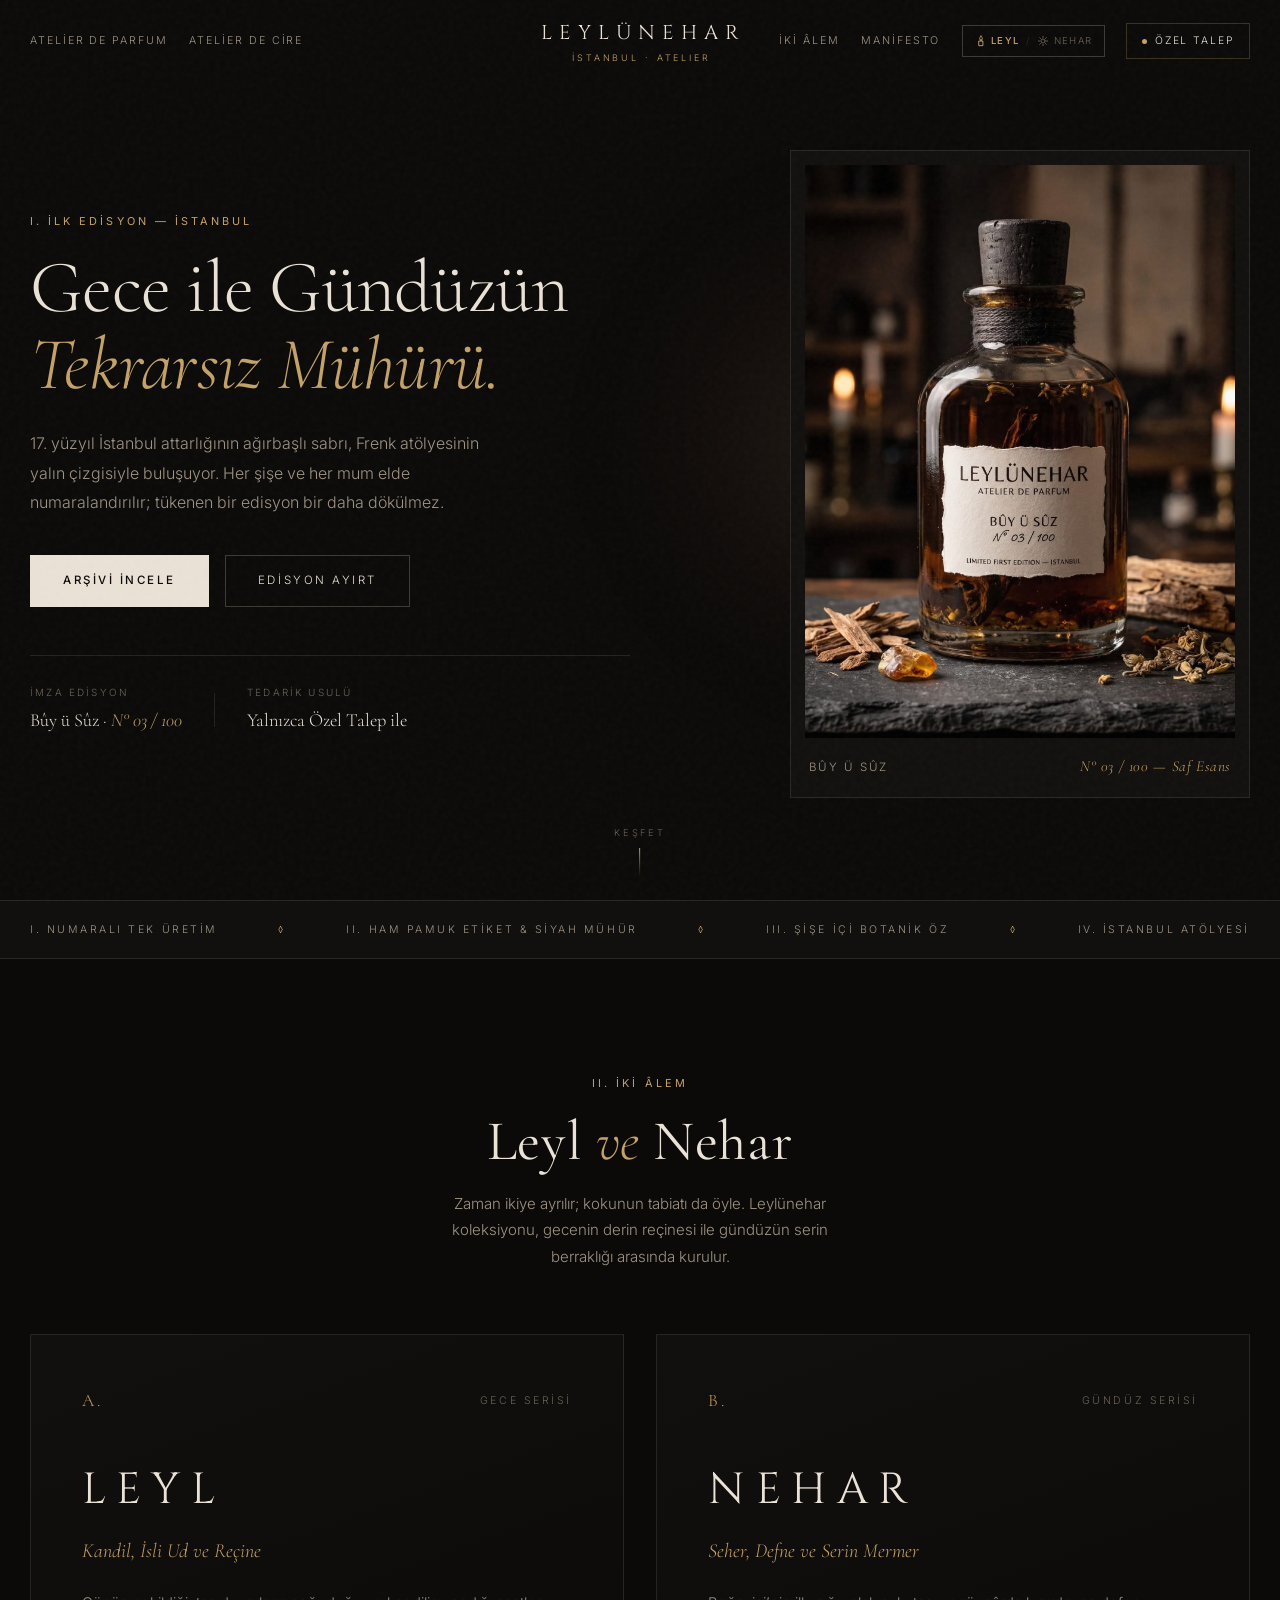
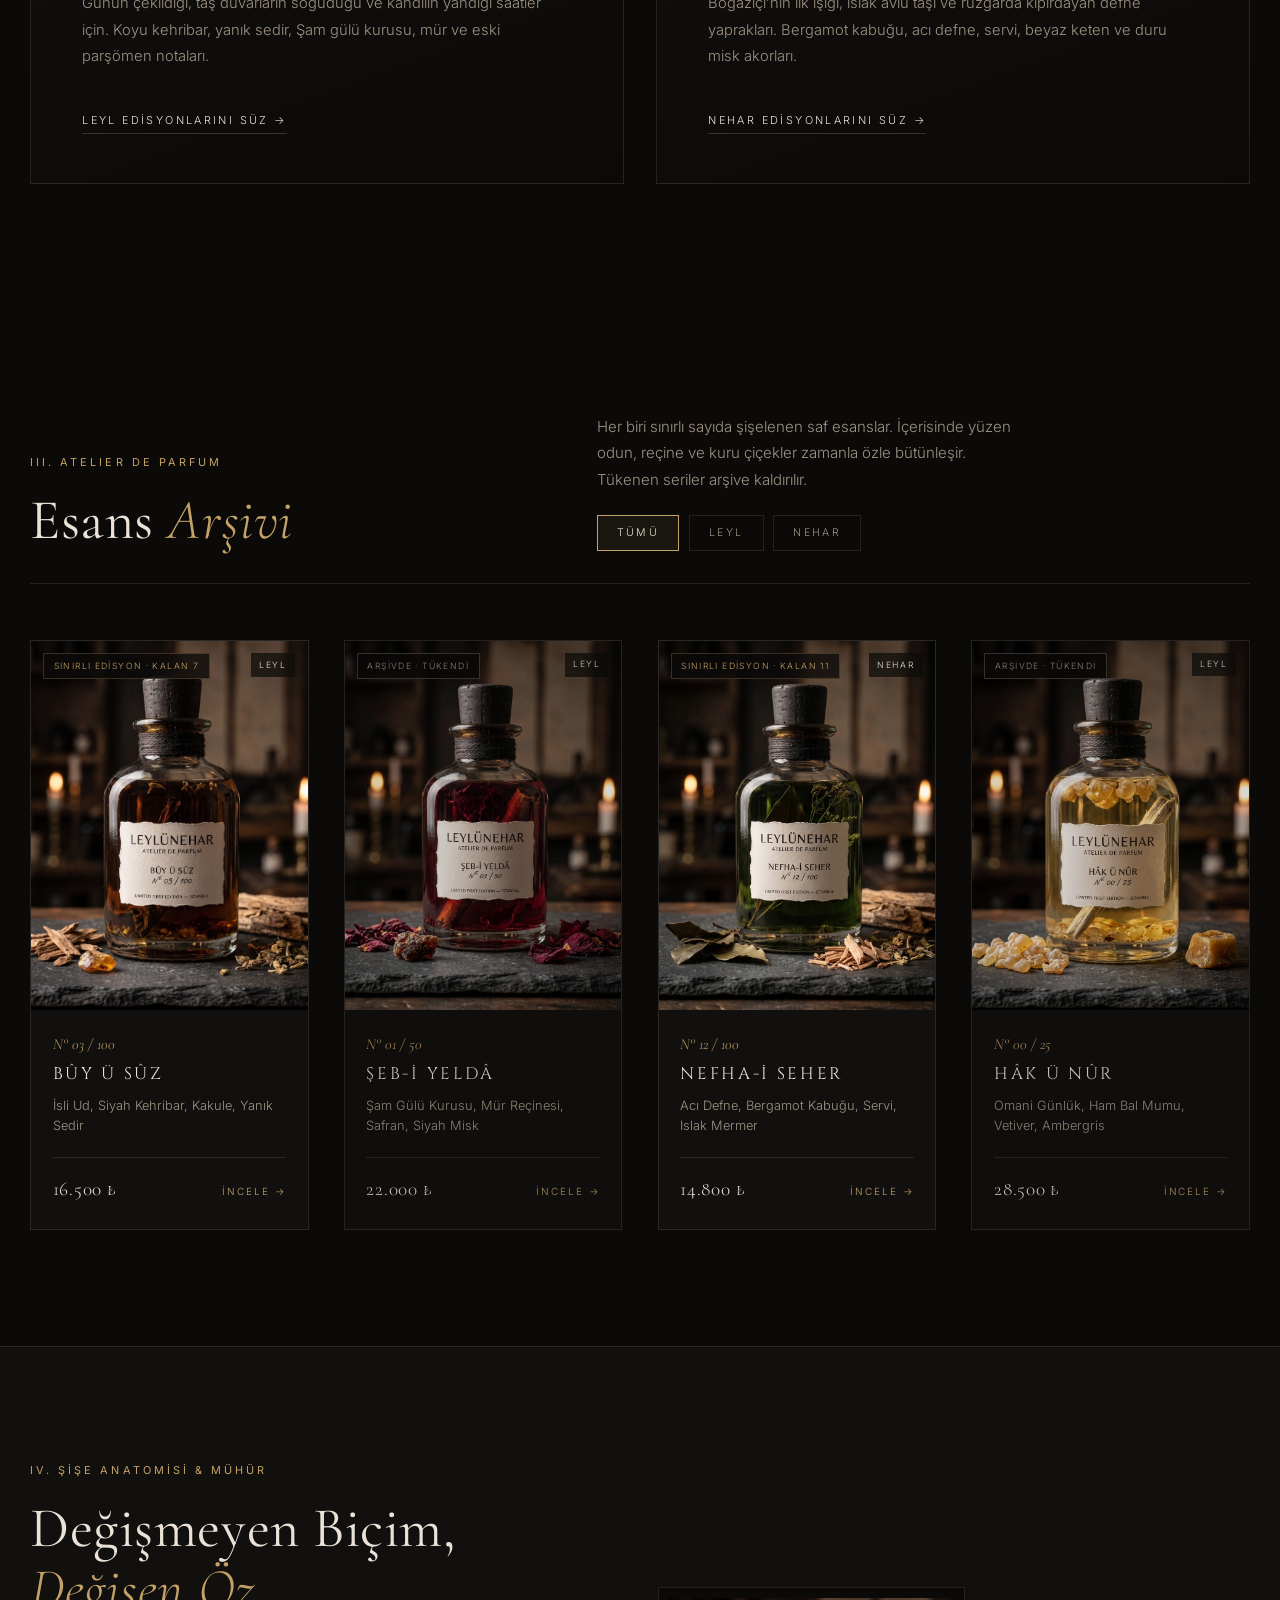
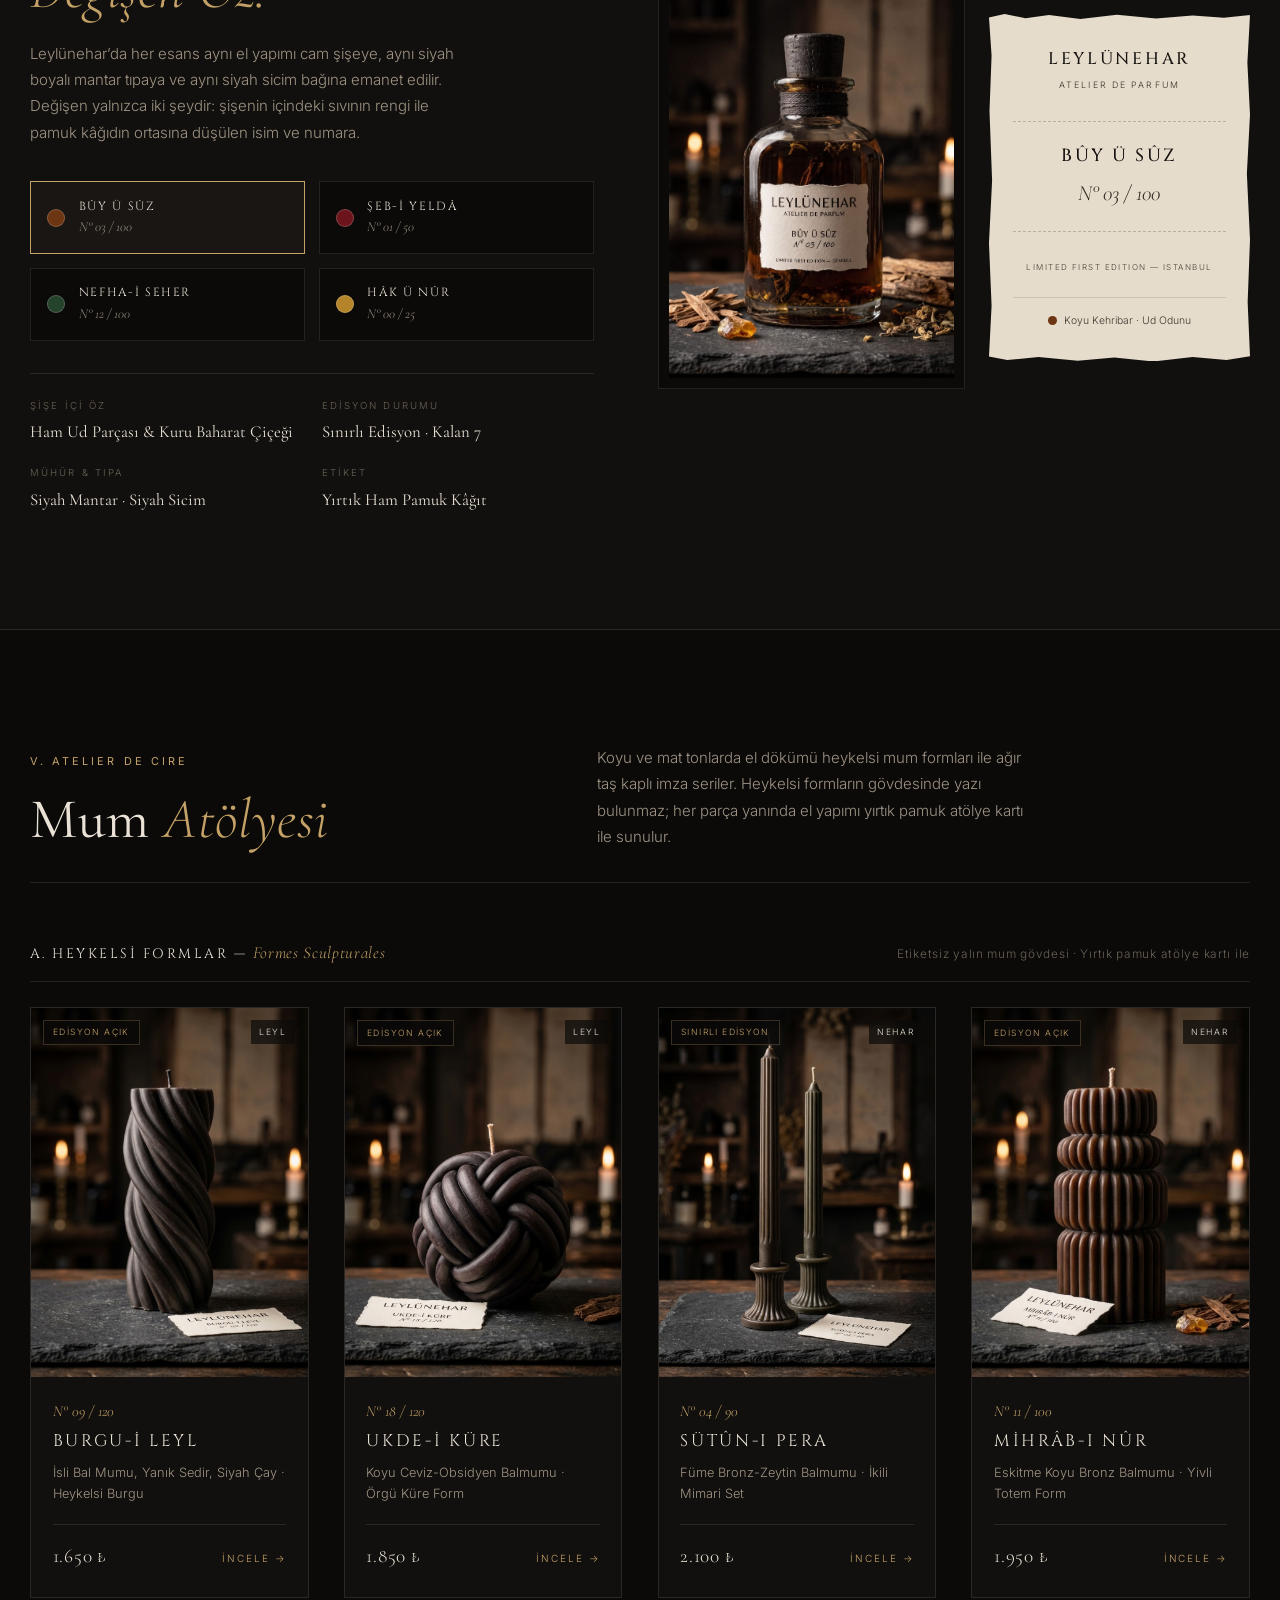
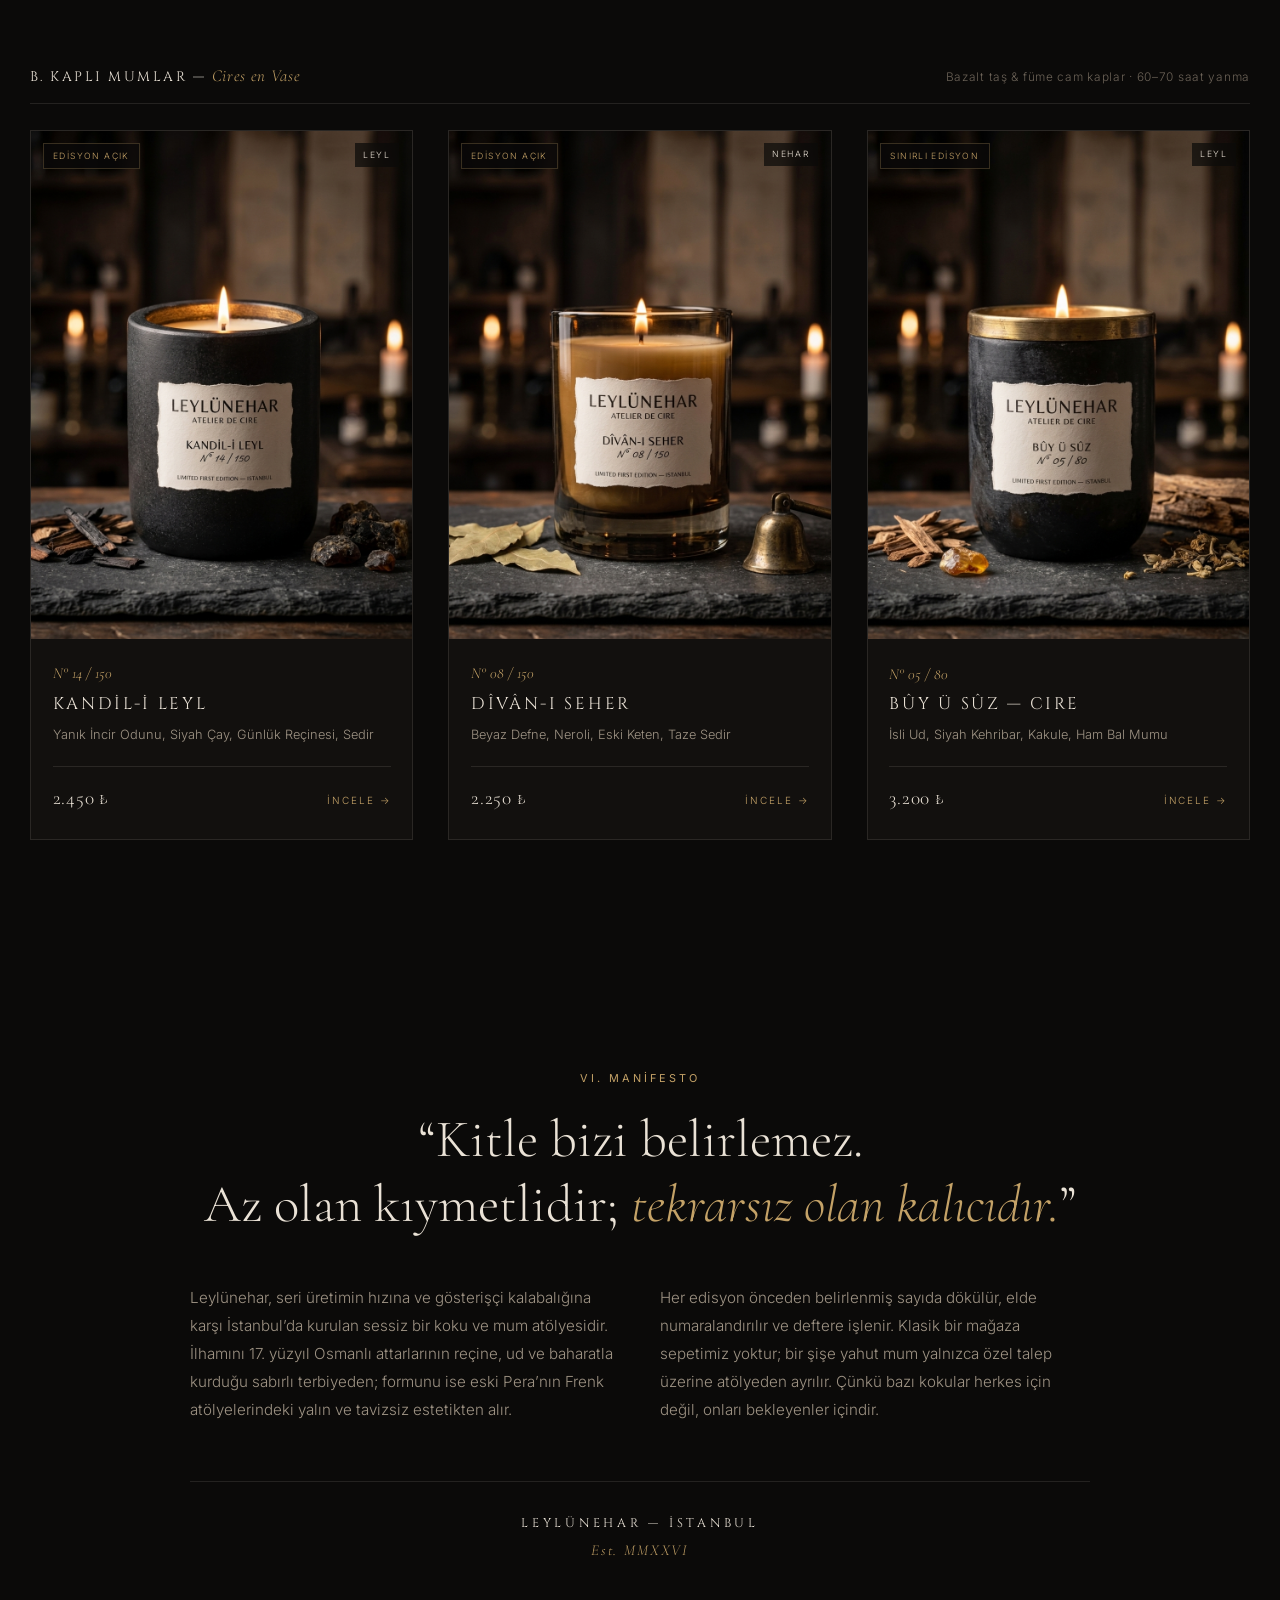
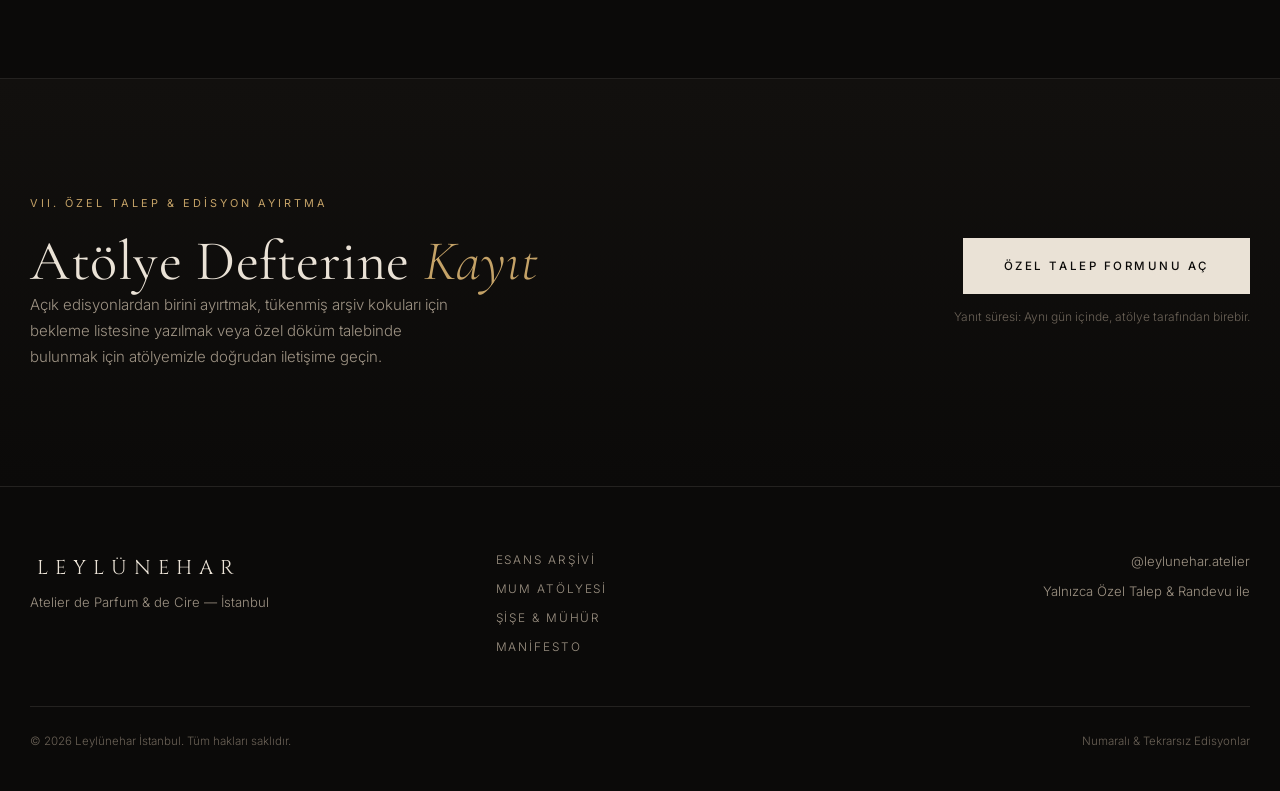
==== commit 0f07e8f6: "Fix SVG dimensions and cache-bust CSS/JS for header theme toggle" ====
--- a/index.html
+++ b/index.html
@@ -8,7 +8,7 @@
   <link rel="preconnect" href="https://fonts.googleapis.com" />
   <link rel="preconnect" href="https://fonts.gstatic.com" crossorigin />
   <link href="https://fonts.googleapis.com/css2?family=Cinzel:wght@400;500;600&family=Cormorant+Garamond:ital,wght@0,300;0,400;0,500;0,600;1,300;1,400;1,500&family=Inter:wght@300;400;500&display=swap" rel="stylesheet" />
-  <link rel="stylesheet" href="styles.css" />
+  <link rel="stylesheet" href="styles.css?v=3" />
 </head>
 <body>
   <!-- Subtle atmospheric paper/film grain -->
@@ -32,7 +32,7 @@
         <a href="#manifesto" class="nav-link">Manifesto</a>
         <button type="button" class="theme-toggle" data-theme-toggle aria-label="Tema değiştir: Leyl (Koyu) veya Nehar (Açık)" title="Leyl (Gece) / Nehar (Gündüz) Teması">
           <span class="theme-opt" data-theme-label="dark">
-            <svg class="theme-icon" viewBox="0 0 16 16" fill="none" stroke="currentColor" stroke-width="1.25" stroke-linecap="round" stroke-linejoin="round" aria-hidden="true">
+            <svg class="theme-icon" width="12" height="12" viewBox="0 0 16 16" fill="none" stroke="currentColor" stroke-width="1.25" stroke-linecap="round" stroke-linejoin="round" aria-hidden="true">
               <path d="M8 1.5c1.3 1.5 1.8 2.5 1.8 3.5a1.8 1.8 0 0 1-3.6 0c0-1 .5-2 1.8-3.5Z"/>
               <path d="M5.5 8h5v6.2h-5z"/>
               <path d="M8 6.8V8"/>
@@ -41,7 +41,7 @@
           </span>
           <span class="theme-sep" aria-hidden="true">/</span>
           <span class="theme-opt" data-theme-label="light">
-            <svg class="theme-icon" viewBox="0 0 16 16" fill="none" stroke="currentColor" stroke-width="1.25" stroke-linecap="round" aria-hidden="true">
+            <svg class="theme-icon" width="12" height="12" viewBox="0 0 16 16" fill="none" stroke="currentColor" stroke-width="1.25" stroke-linecap="round" aria-hidden="true">
               <circle cx="8" cy="8" r="2.7"/>
               <path d="M8 1.8v1.5M8 12.7v1.5M1.8 8h1.5M12.7 8h1.5M3.6 3.6l1.1 1.1M11.3 11.3l1.1 1.1M12.4 3.6l-1.1 1.1M4.7 11.3l-1.1 1.1"/>
             </svg>
@@ -57,7 +57,7 @@
       <div class="mobile-header-actions">
         <button type="button" class="theme-toggle theme-toggle-mobile-bar" data-theme-toggle aria-label="Tema değiştir: Leyl (Koyu) veya Nehar (Açık)">
           <span class="theme-opt" data-theme-label="dark">
-            <svg class="theme-icon" viewBox="0 0 16 16" fill="none" stroke="currentColor" stroke-width="1.25" stroke-linecap="round" stroke-linejoin="round" aria-hidden="true">
+            <svg class="theme-icon" width="11" height="11" viewBox="0 0 16 16" fill="none" stroke="currentColor" stroke-width="1.25" stroke-linecap="round" stroke-linejoin="round" aria-hidden="true">
               <path d="M8 1.5c1.3 1.5 1.8 2.5 1.8 3.5a1.8 1.8 0 0 1-3.6 0c0-1 .5-2 1.8-3.5Z"/>
               <path d="M5.5 8h5v6.2h-5z"/>
               <path d="M8 6.8V8"/>
@@ -66,7 +66,7 @@
           </span>
           <span class="theme-sep" aria-hidden="true">/</span>
           <span class="theme-opt" data-theme-label="light">
-            <svg class="theme-icon" viewBox="0 0 16 16" fill="none" stroke="currentColor" stroke-width="1.25" stroke-linecap="round" aria-hidden="true">
+            <svg class="theme-icon" width="11" height="11" viewBox="0 0 16 16" fill="none" stroke="currentColor" stroke-width="1.25" stroke-linecap="round" aria-hidden="true">
               <circle cx="8" cy="8" r="2.7"/>
               <path d="M8 1.8v1.5M8 12.7v1.5M1.8 8h1.5M12.7 8h1.5M3.6 3.6l1.1 1.1M11.3 11.3l1.1 1.1M12.4 3.6l-1.1 1.1M4.7 11.3l-1.1 1.1"/>
             </svg>
@@ -480,6 +480,6 @@
     </div>
   </div>
 
-  <script src="app.js"></script>
+  <script src="app.js?v=3"></script>
 </body>
 </html>
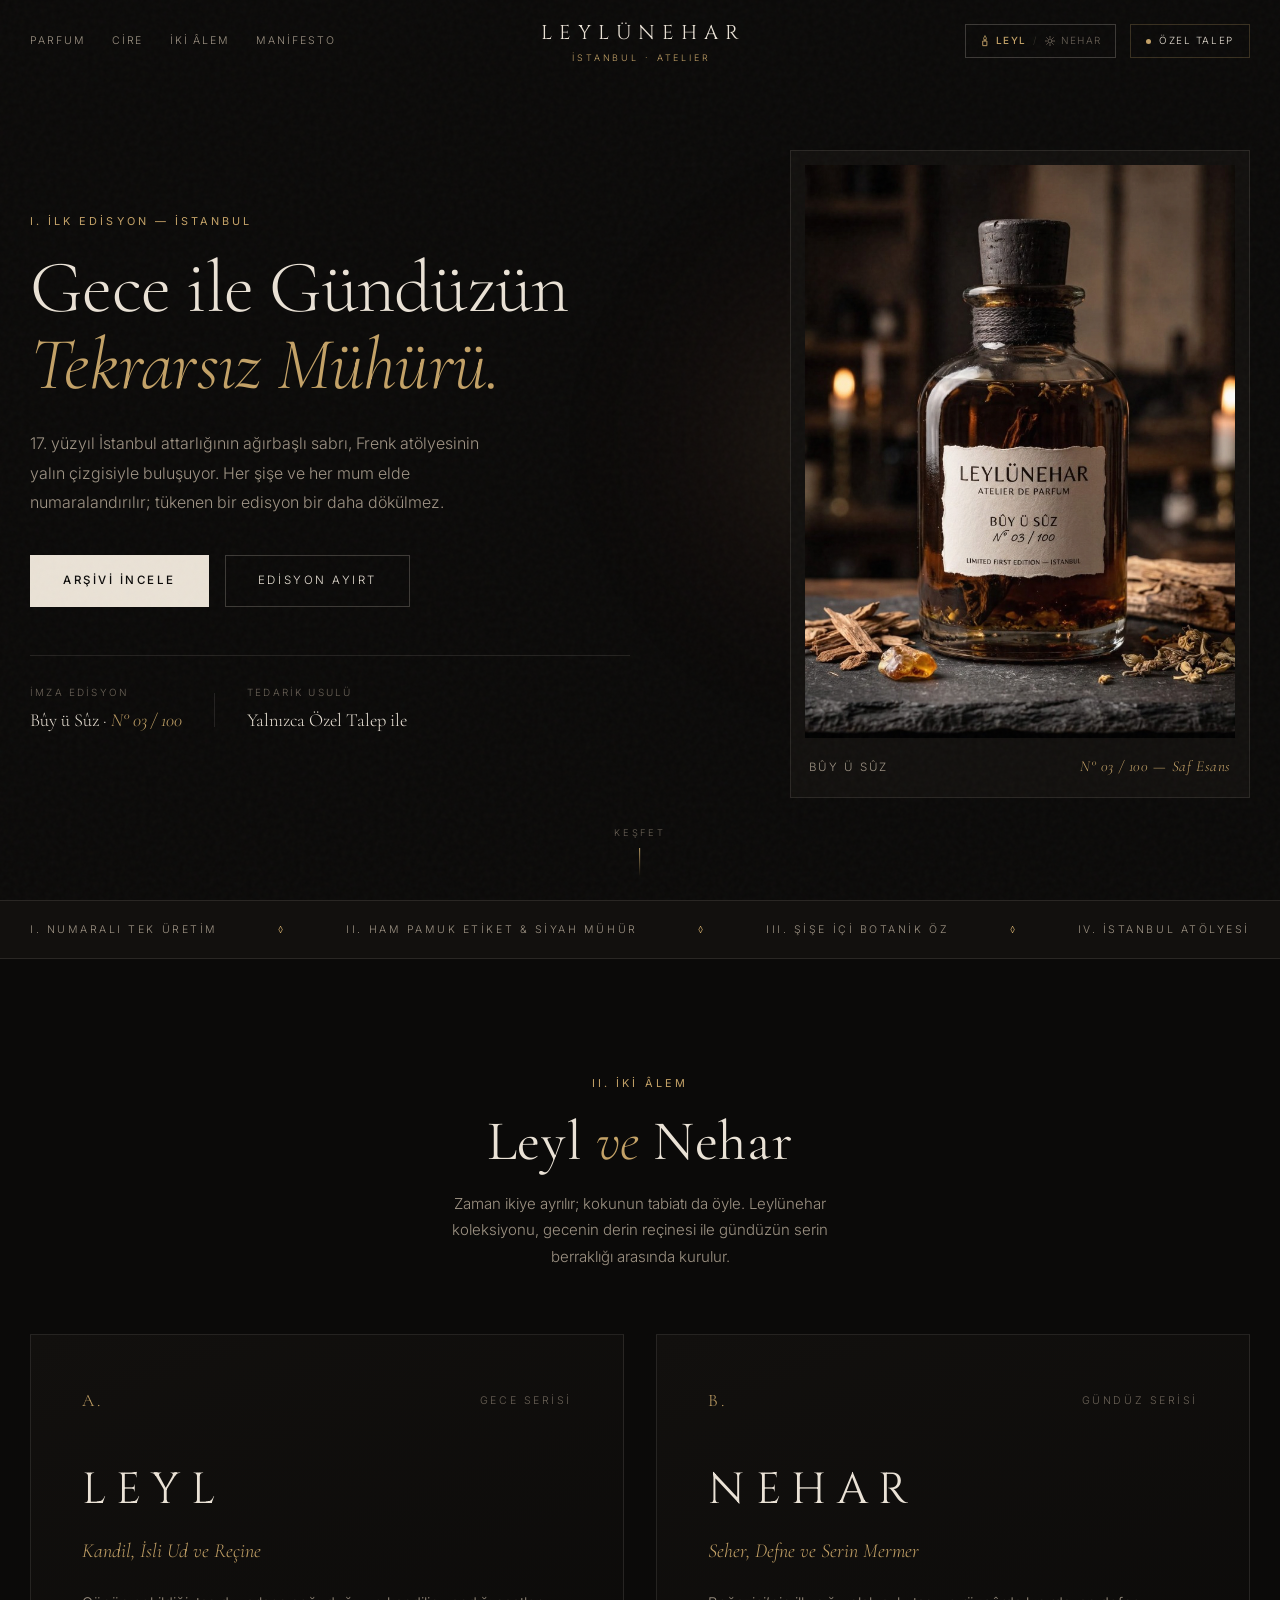
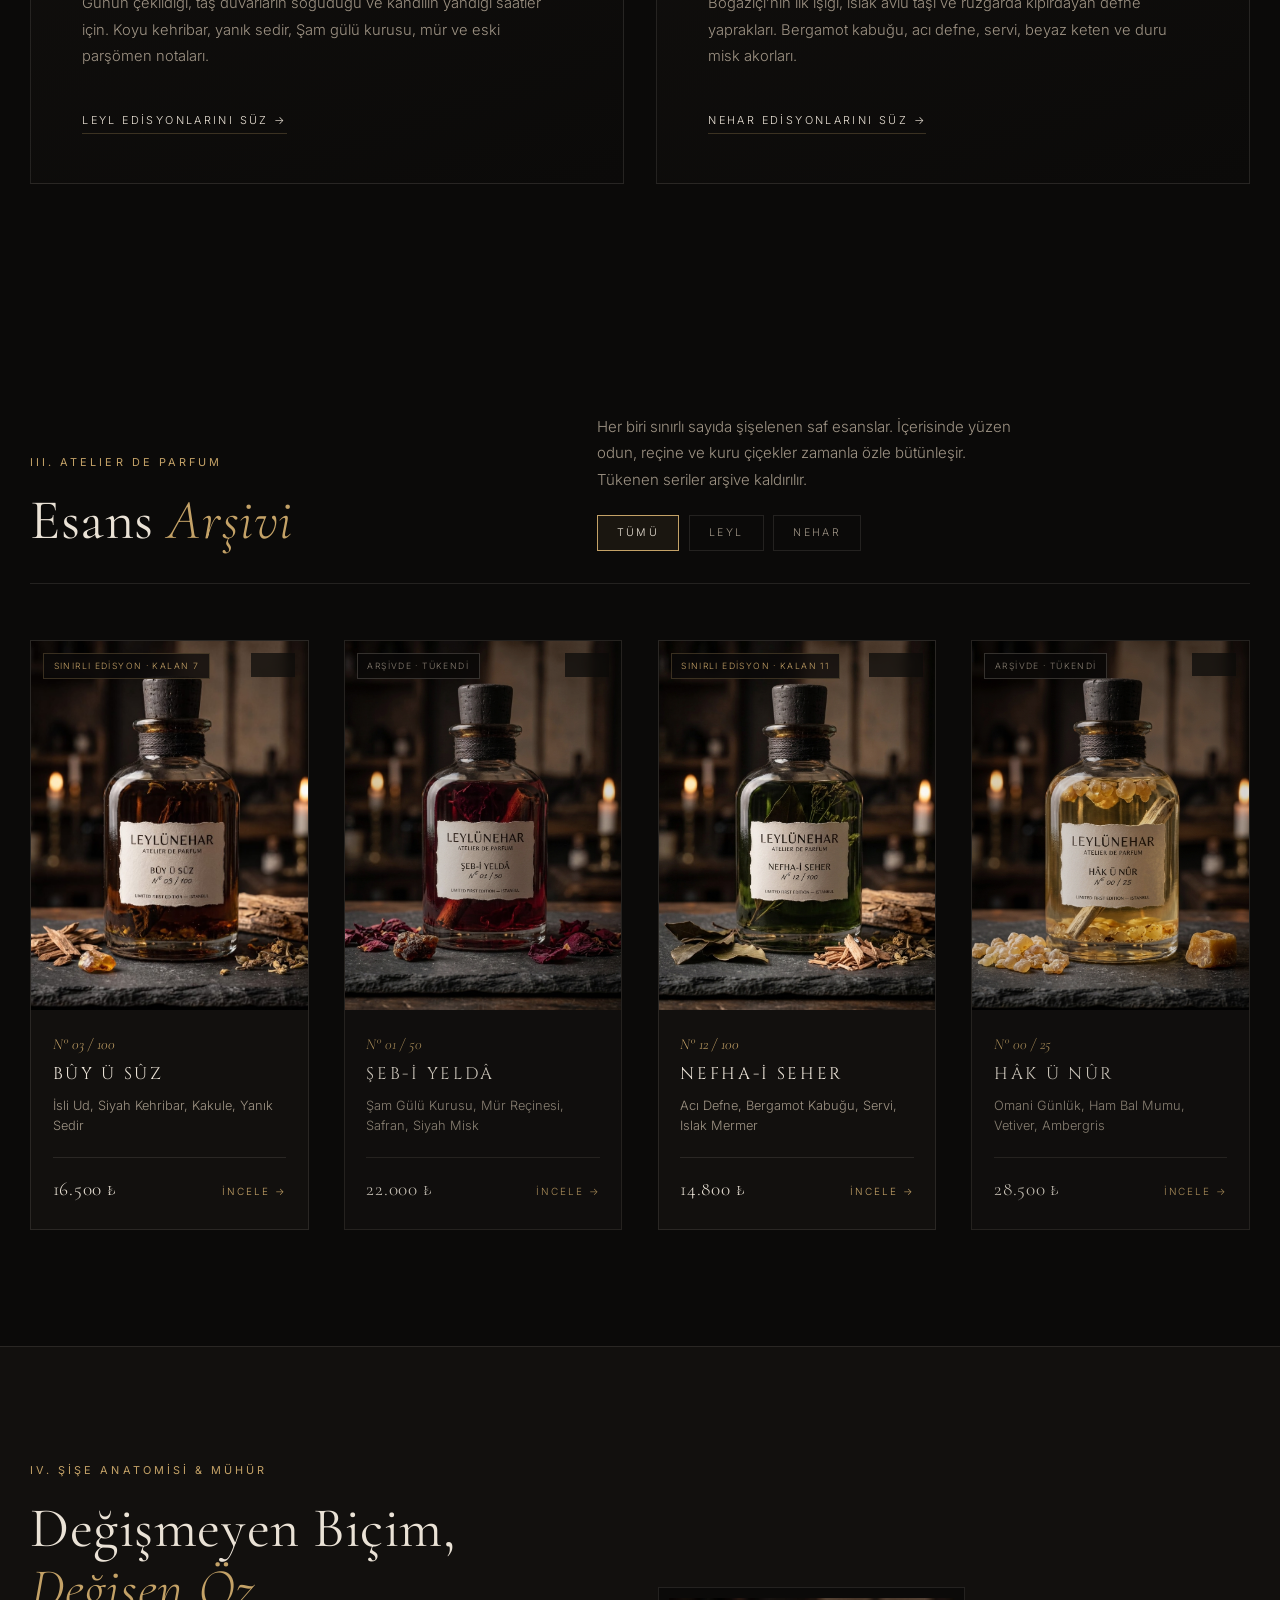
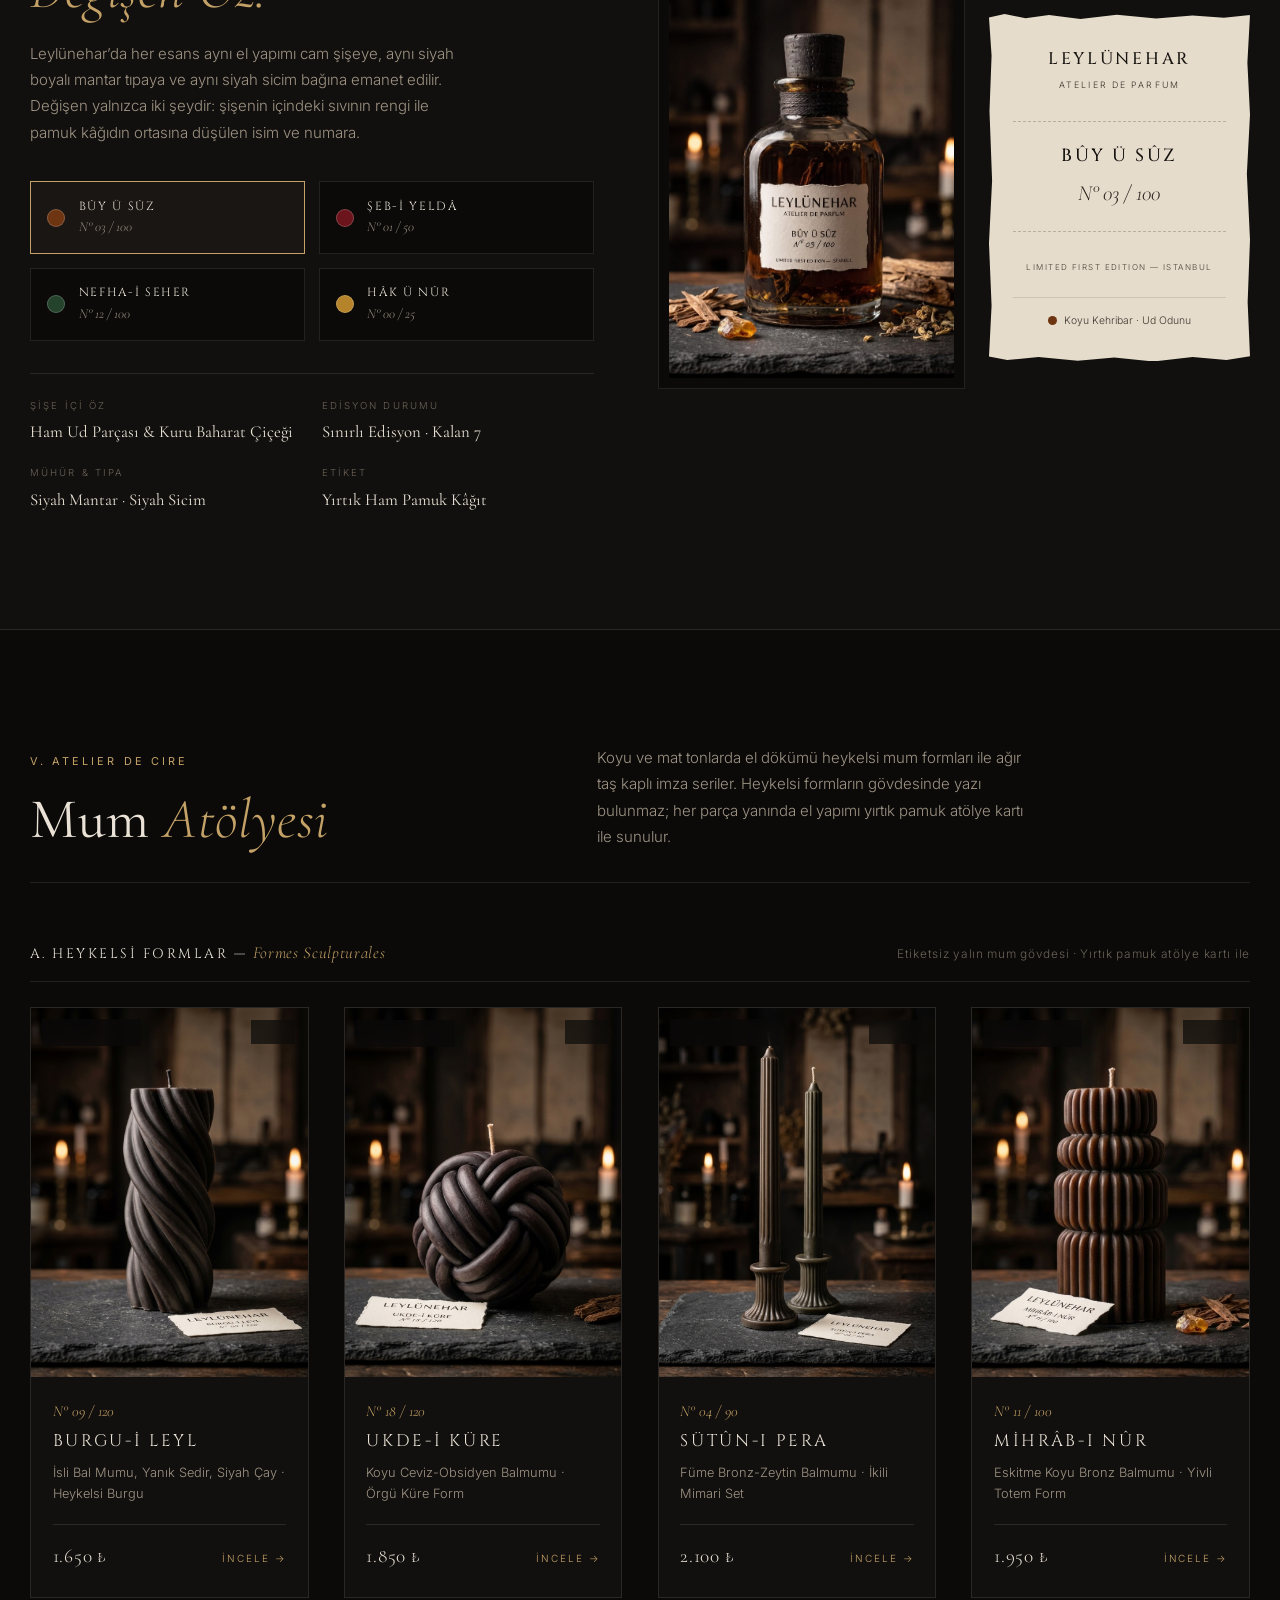
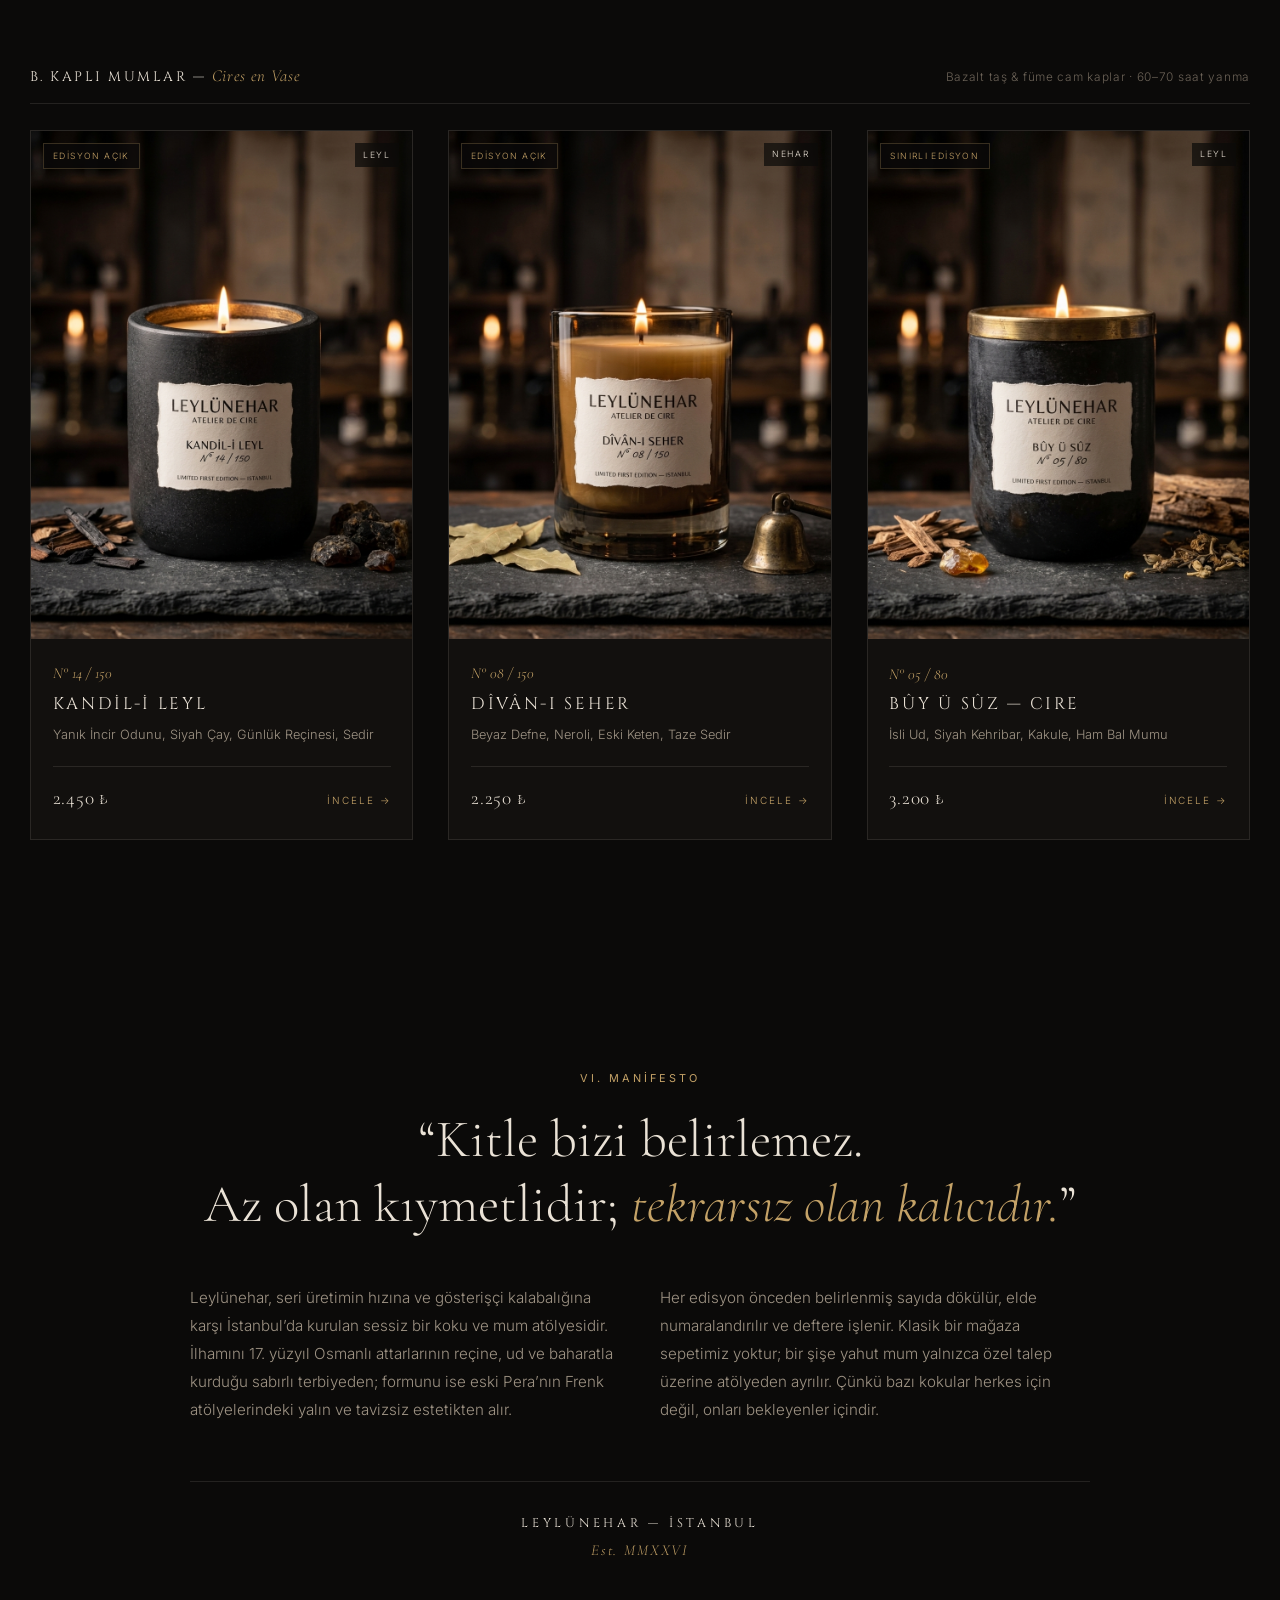
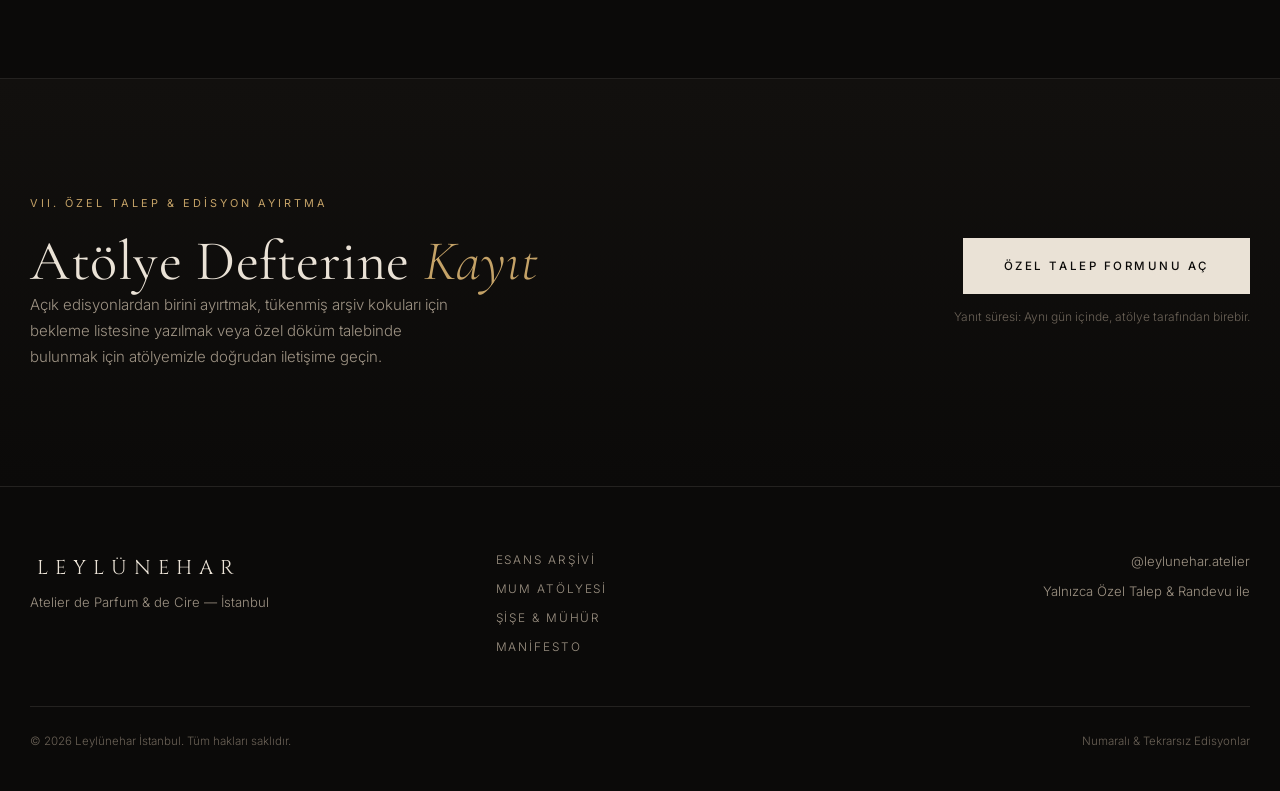
==== commit f599897d: "Balance header symmetry and unify button heights" ====
--- a/index.html
+++ b/index.html
@@ -8,7 +8,7 @@
   <link rel="preconnect" href="https://fonts.googleapis.com" />
   <link rel="preconnect" href="https://fonts.gstatic.com" crossorigin />
   <link href="https://fonts.googleapis.com/css2?family=Cinzel:wght@400;500;600&family=Cormorant+Garamond:ital,wght@0,300;0,400;0,500;0,600;1,300;1,400;1,500&family=Inter:wght@300;400;500&display=swap" rel="stylesheet" />
-  <link rel="stylesheet" href="styles.css?v=3" />
+  <link rel="stylesheet" href="styles.css?v=4" />
 </head>
 <body>
   <!-- Subtle atmospheric paper/film grain -->
@@ -18,8 +18,10 @@
   <header class="site-header" id="siteHeader">
     <div class="header-inner">
       <nav class="nav-group nav-left" aria-label="Koleksiyonlar">
-        <a href="#esans" class="nav-link">Atelier de Parfum</a>
-        <a href="#mum" class="nav-link">Atelier de Cire</a>
+        <a href="#esans" class="nav-link">Parfum</a>
+        <a href="#mum" class="nav-link">Cire</a>
+        <a href="#iki-alem" class="nav-link">İki Âlem</a>
+        <a href="#manifesto" class="nav-link">Manifesto</a>
       </nav>
 
       <a href="#hero" class="brand-mark" aria-label="Leylünehar Ana Sayfa">
@@ -28,8 +30,6 @@
       </a>
 
       <nav class="nav-group nav-right" aria-label="Atölye">
-        <a href="#iki-alem" class="nav-link">İki Âlem</a>
-        <a href="#manifesto" class="nav-link">Manifesto</a>
         <button type="button" class="theme-toggle" data-theme-toggle aria-label="Tema değiştir: Leyl (Koyu) veya Nehar (Açık)" title="Leyl (Gece) / Nehar (Gündüz) Teması">
           <span class="theme-opt" data-theme-label="dark">
             <svg class="theme-icon" width="12" height="12" viewBox="0 0 16 16" fill="none" stroke="currentColor" stroke-width="1.25" stroke-linecap="round" stroke-linejoin="round" aria-hidden="true">
--- a/styles.css
+++ b/styles.css
@@ -216,12 +216,15 @@
 .theme-toggle {
   display: inline-flex;
   align-items: center;
+  justify-content: center;
   gap: 0.42rem;
-  font-size: 0.6rem;
+  height: 34px;
+  font-size: 0.62rem;
   letter-spacing: 0.14em;
   text-transform: uppercase;
   white-space: nowrap;
-  padding: 0.46rem 0.72rem;
+  line-height: 1;
+  padding: 0 0.85rem;
   border: 1px solid var(--hairline-strong);
   color: var(--paper-faint);
   transition: border-color 0.3s ease, color 0.3s ease;
@@ -311,15 +314,16 @@
 .nav-group {
   display: flex;
   align-items: center;
-  gap: 1.35rem;
+  gap: 1.65rem;
 }
 
 .nav-right {
   justify-content: flex-end;
+  gap: 0.85rem;
 }
 
 .nav-link {
-  font-size: 0.67rem;
+  font-size: 0.66rem;
   letter-spacing: 0.18em;
   text-transform: uppercase;
   white-space: nowrap;
@@ -358,12 +362,15 @@
 .nav-cta {
   display: inline-flex;
   align-items: center;
+  justify-content: center;
   gap: 0.5rem;
-  font-size: 0.65rem;
-  letter-spacing: 0.18em;
+  height: 34px;
+  font-size: 0.62rem;
+  letter-spacing: 0.16em;
   text-transform: uppercase;
   white-space: nowrap;
-  padding: 0.52rem 0.9rem;
+  line-height: 1;
+  padding: 0 0.95rem;
   border: 1px solid var(--brass-soft);
   color: var(--paper-cream);
   transition: border-color 0.3s ease, color 0.3s ease;
@@ -1524,7 +1531,7 @@
   }
 }
 
-@media (max-width: 860px) {
+@media (max-width: 1020px) {
   .nav-group {
     display: none;
   }
@@ -1545,6 +1552,9 @@
   .mobile-menu-btn {
     display: flex;
   }
+}
+
+@media (max-width: 860px) {
   .hero-grid,
   .realms-grid,
   .section-header.split,
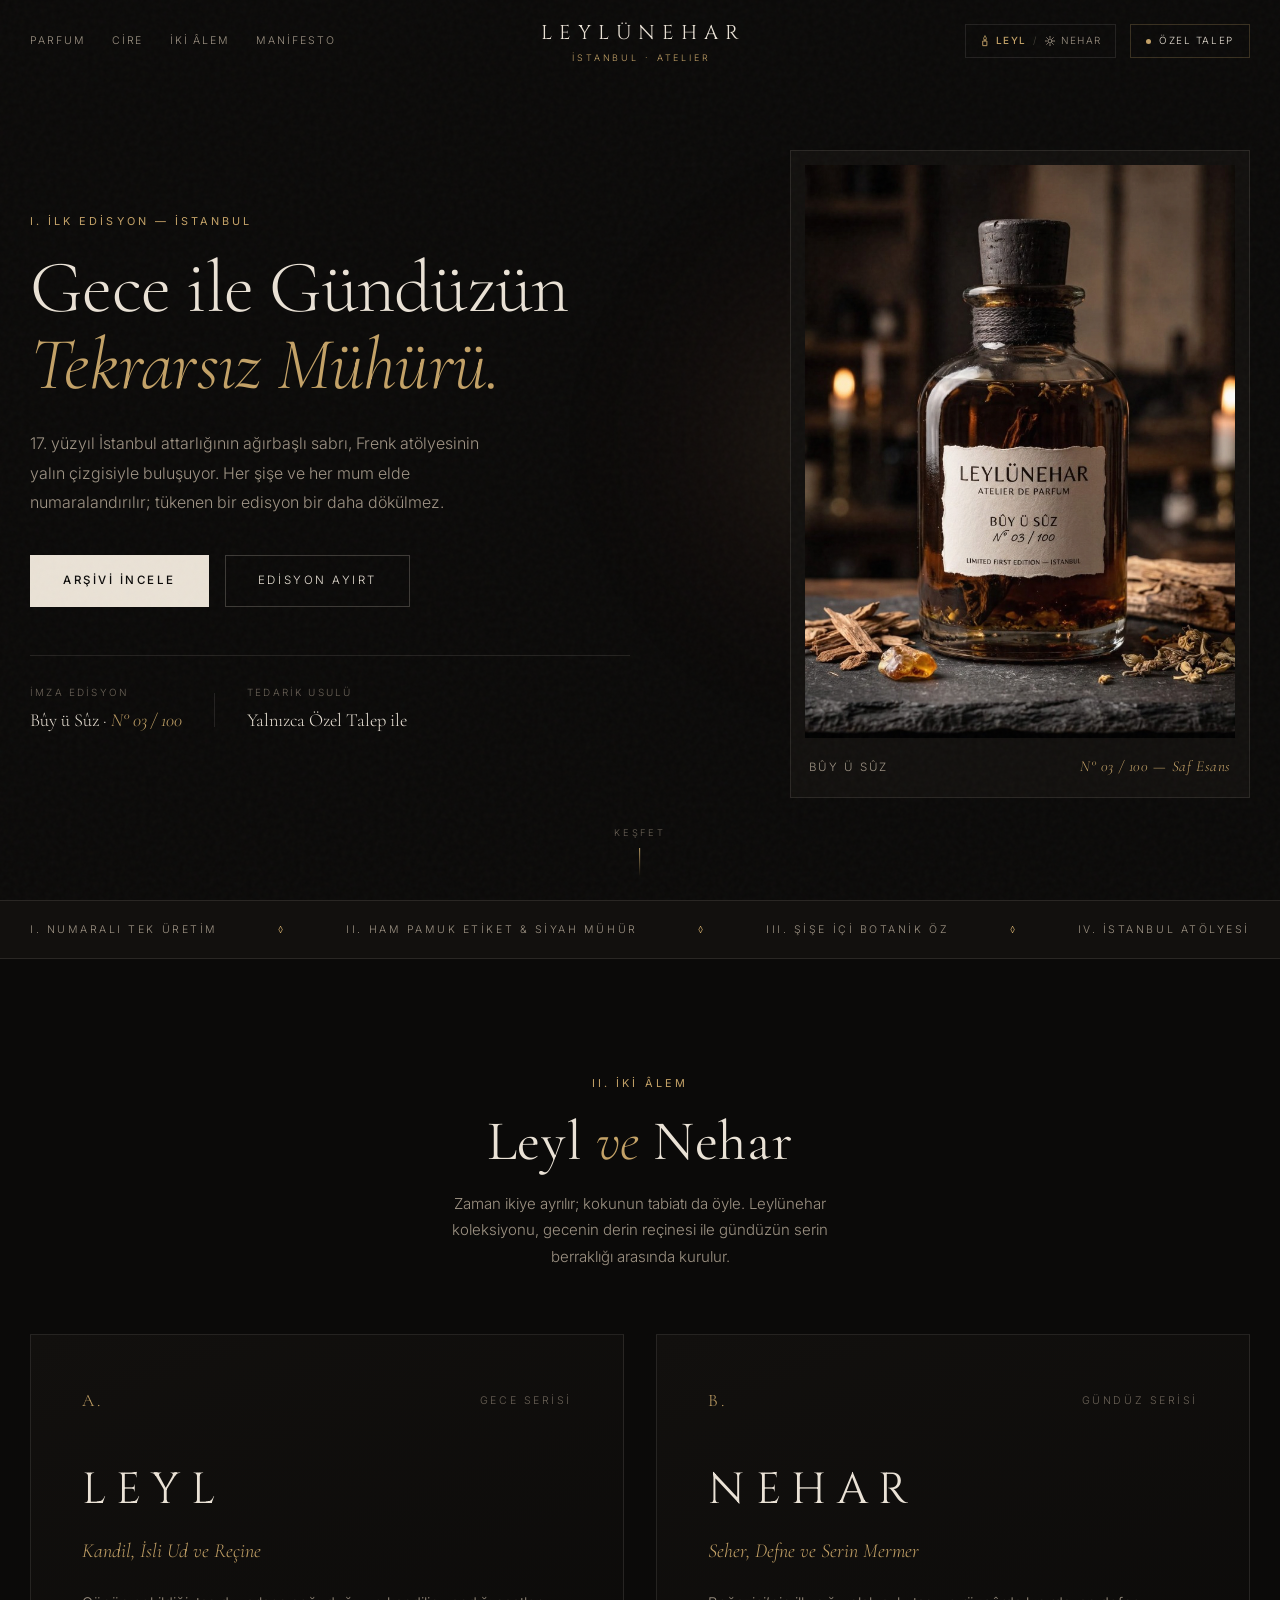
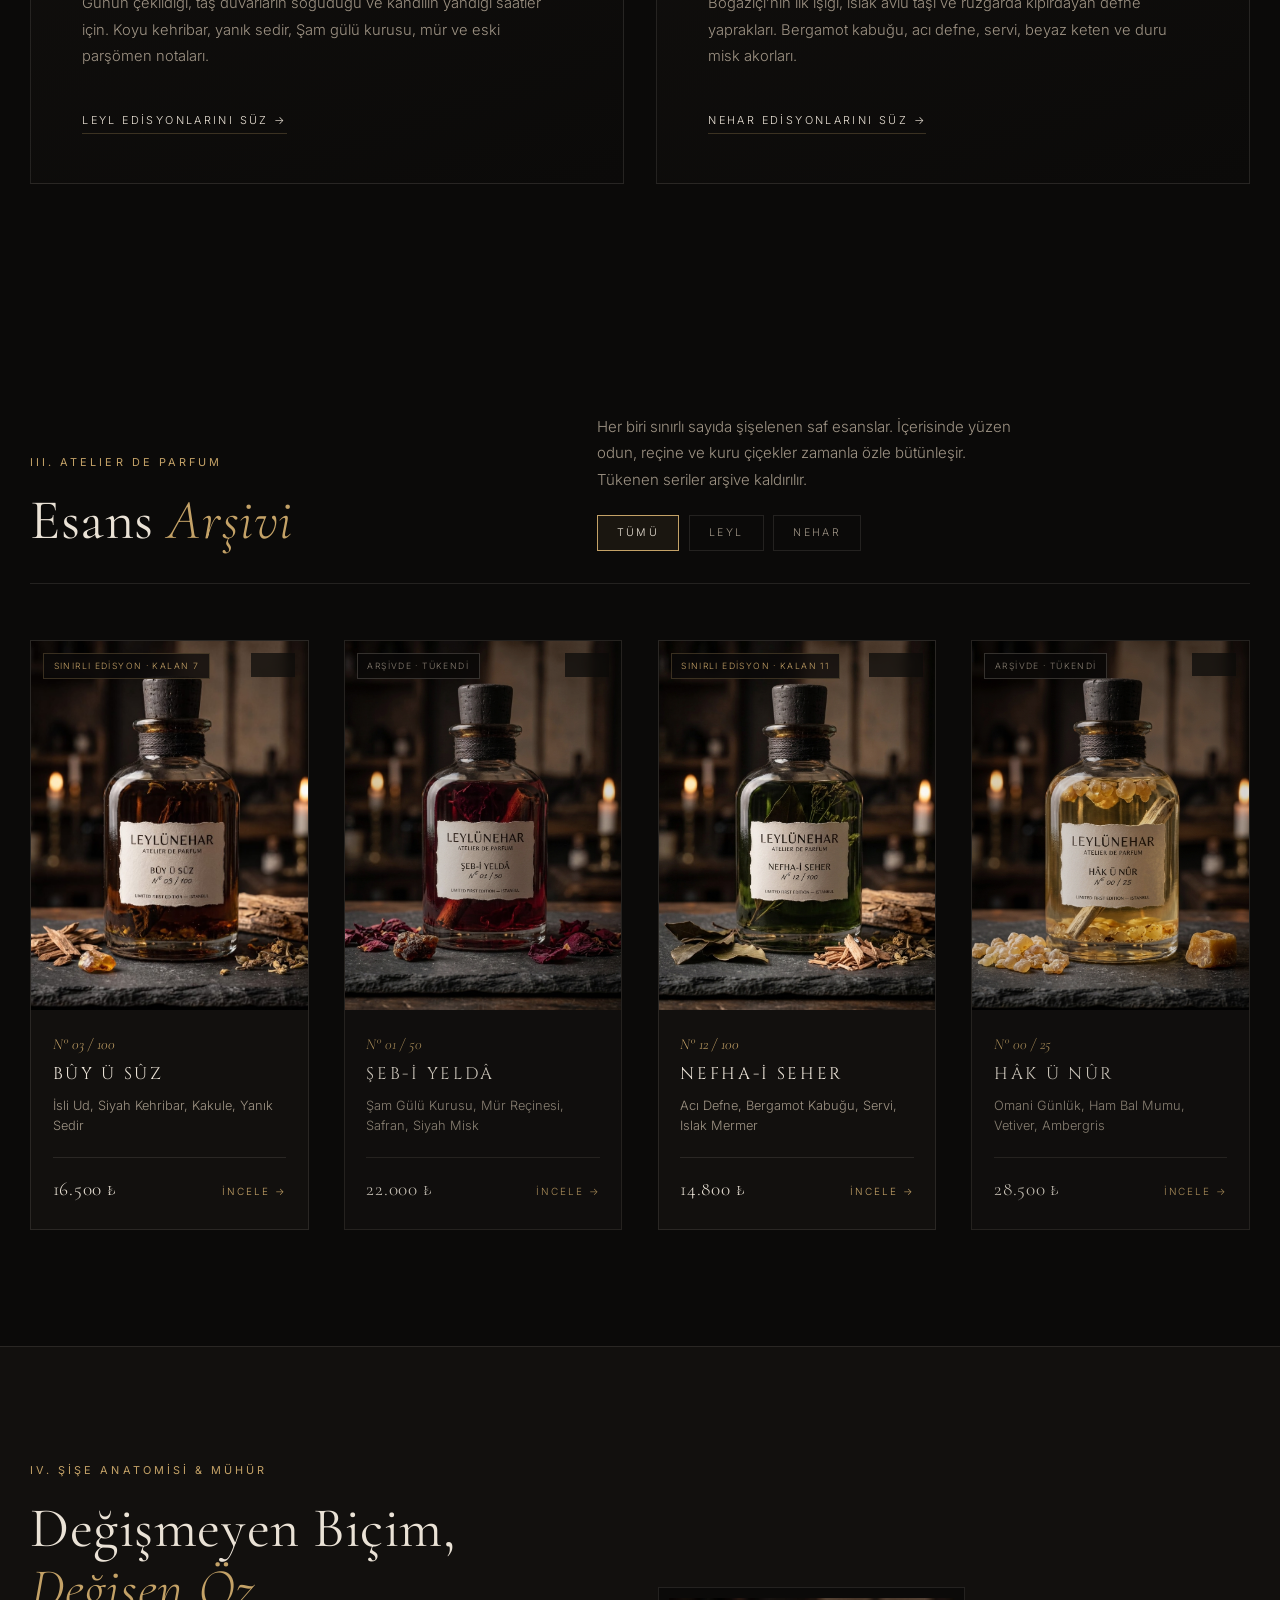
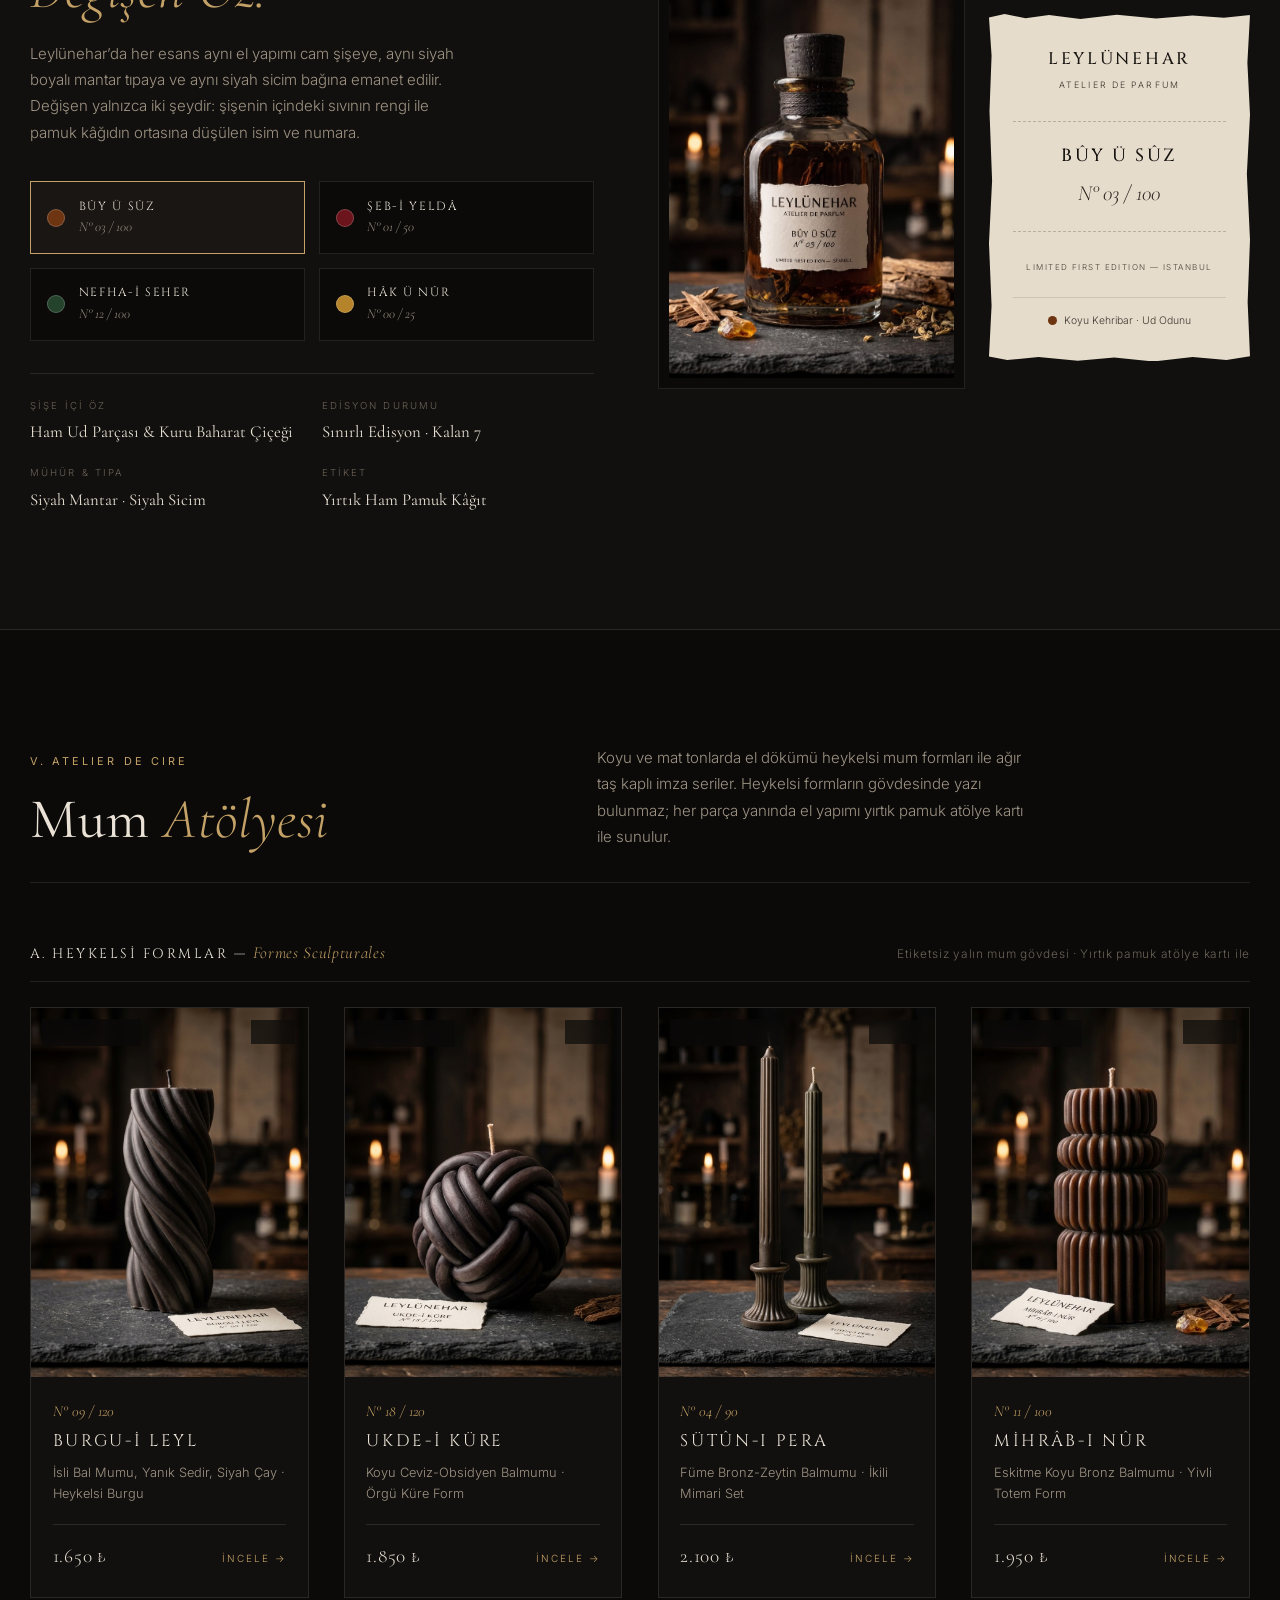
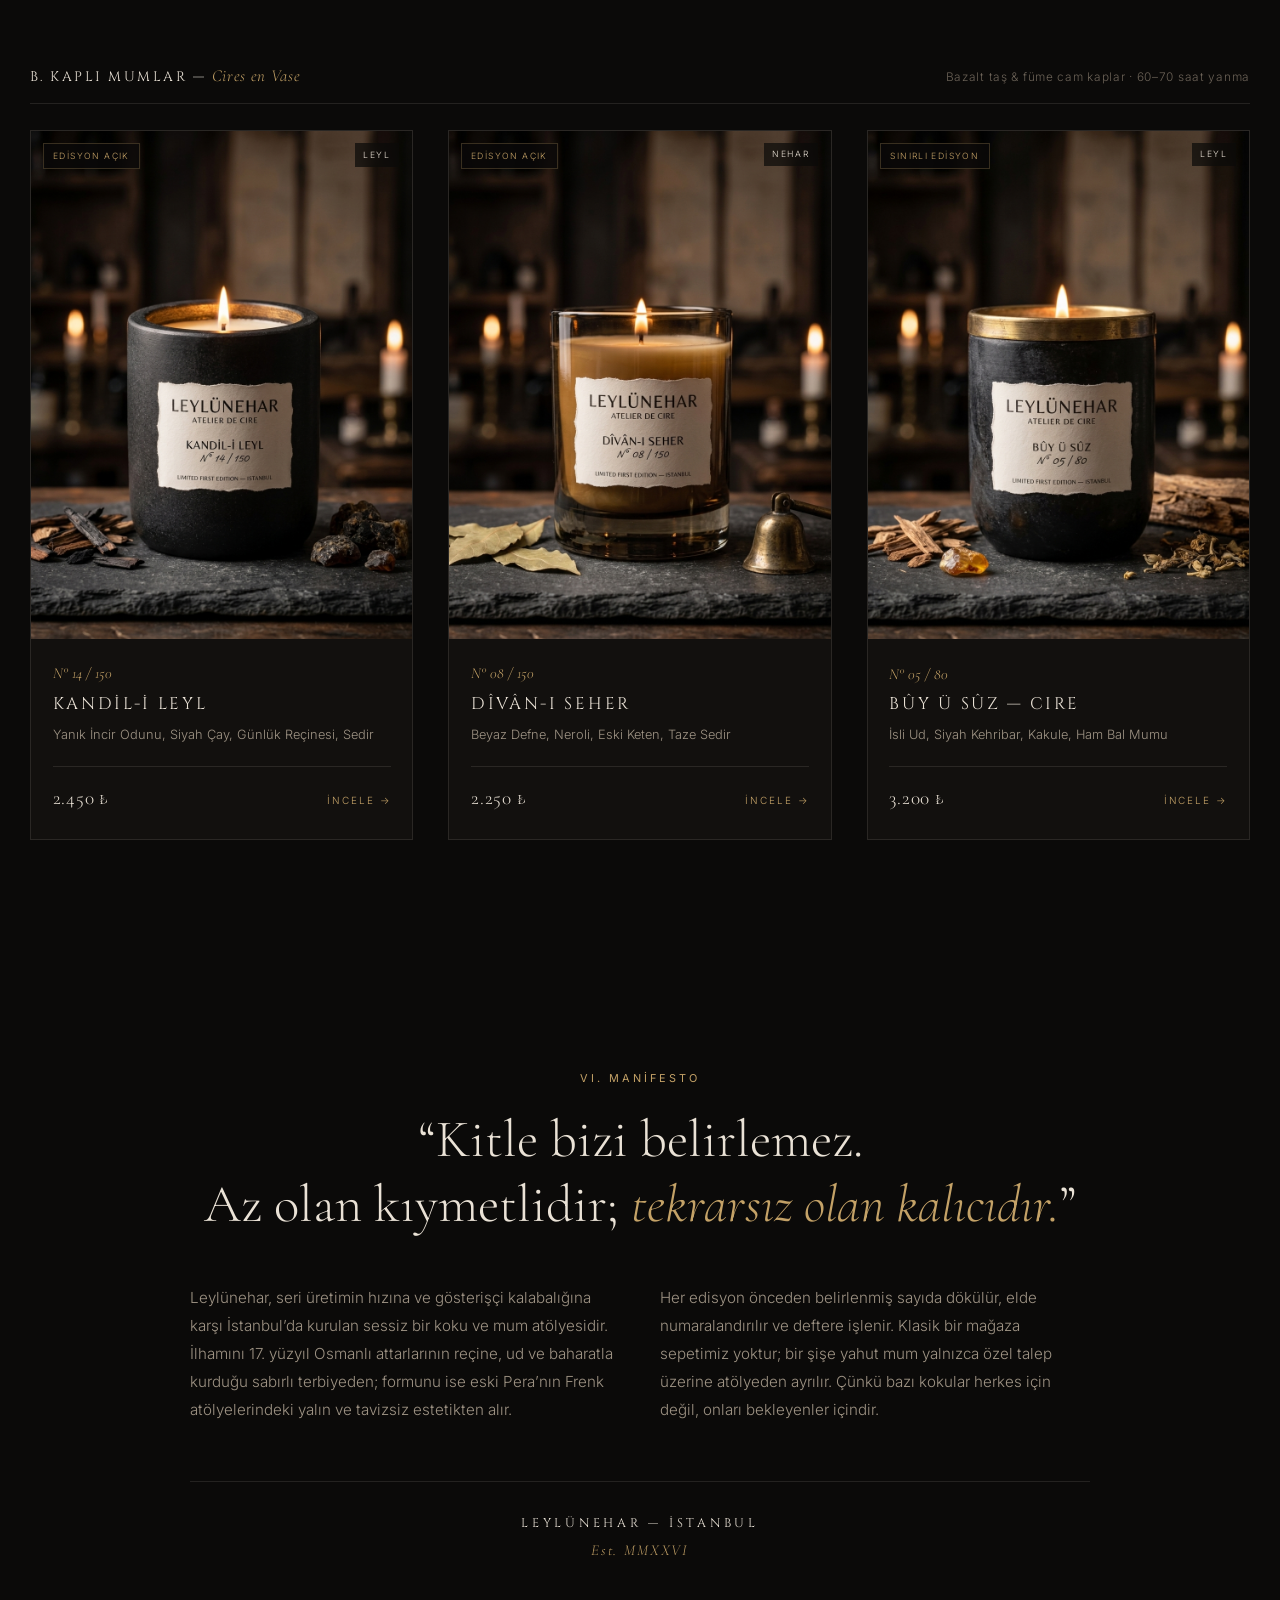
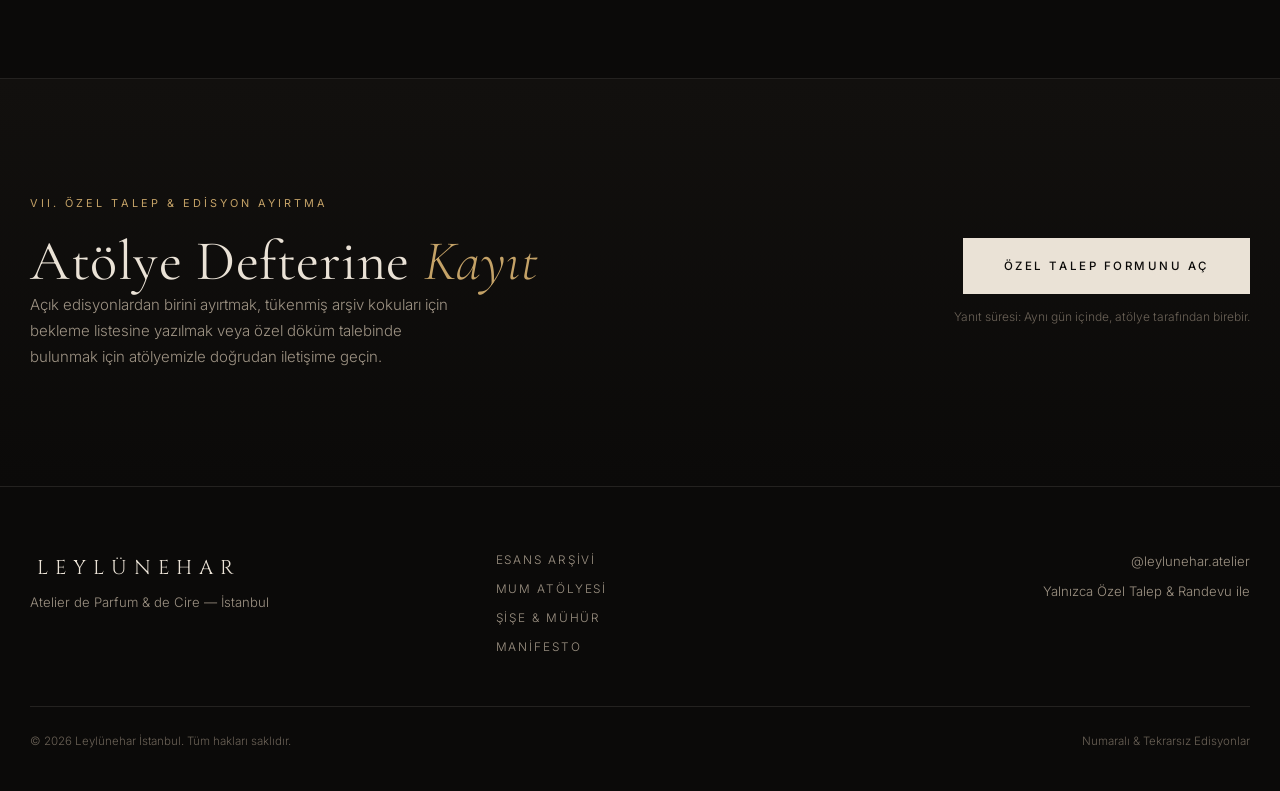
==== commit ba651950: "Refine mobile theme toggle proportions and passive contrast" ====
--- a/index.html
+++ b/index.html
@@ -8,7 +8,7 @@
   <link rel="preconnect" href="https://fonts.googleapis.com" />
   <link rel="preconnect" href="https://fonts.gstatic.com" crossorigin />
   <link href="https://fonts.googleapis.com/css2?family=Cinzel:wght@400;500;600&family=Cormorant+Garamond:ital,wght@0,300;0,400;0,500;0,600;1,300;1,400;1,500&family=Inter:wght@300;400;500&display=swap" rel="stylesheet" />
-  <link rel="stylesheet" href="styles.css?v=4" />
+  <link rel="stylesheet" href="styles.css?v=5" />
 </head>
 <body>
   <!-- Subtle atmospheric paper/film grain -->
--- a/styles.css
+++ b/styles.css
@@ -225,8 +225,8 @@
   white-space: nowrap;
   line-height: 1;
   padding: 0 0.85rem;
-  border: 1px solid var(--hairline-strong);
-  color: var(--paper-faint);
+  border: 1px solid var(--hairline);
+  color: var(--paper-muted);
   transition: border-color 0.3s ease, color 0.3s ease;
 }
 
@@ -1589,10 +1589,11 @@
     letter-spacing: 0.22em;
   }
   .theme-toggle-mobile-bar {
-    padding: 0.38rem 0.55rem;
-    font-size: 0.55rem;
-    letter-spacing: 0.1em;
-    gap: 0.3rem;
+    height: 28px;
+    padding: 0 0.62rem;
+    font-size: 0.56rem;
+    letter-spacing: 0.11em;
+    gap: 0.32rem;
   }
   .theme-toggle-mobile-bar .theme-icon {
     width: 11px;
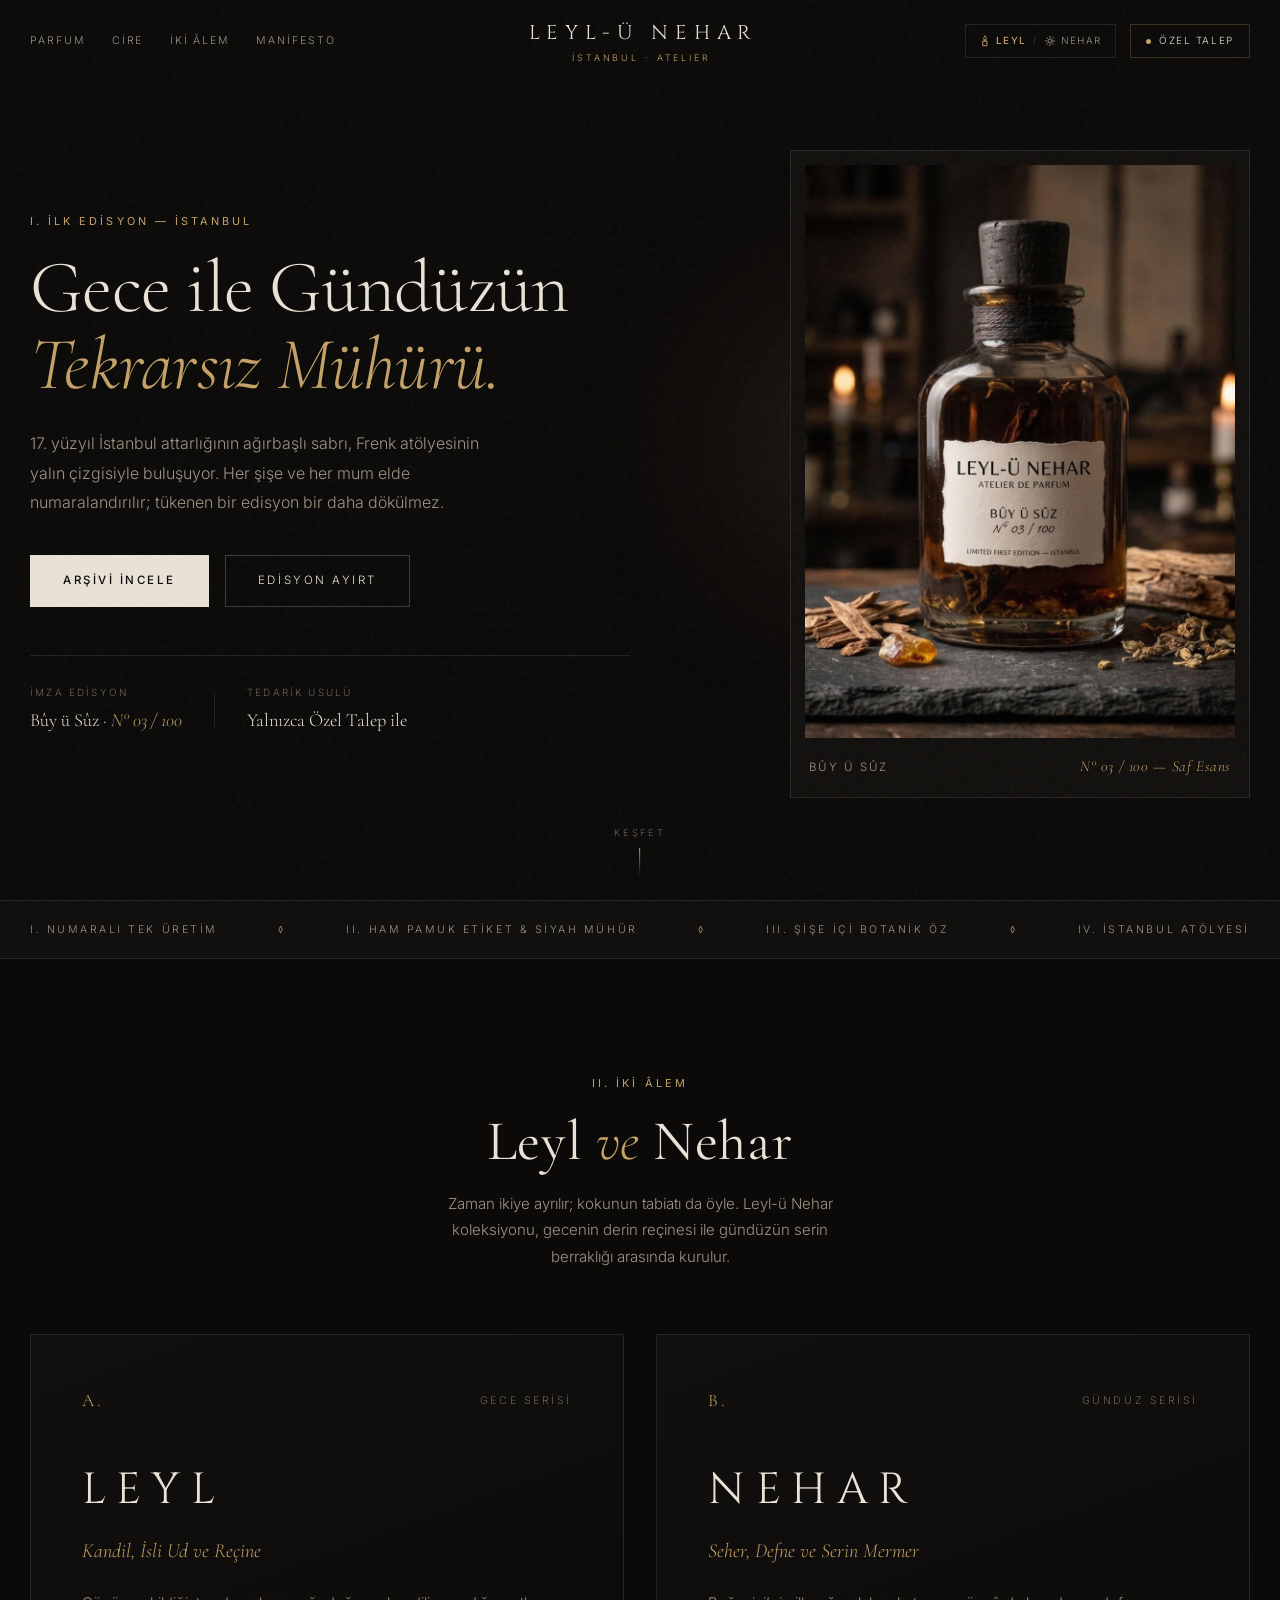
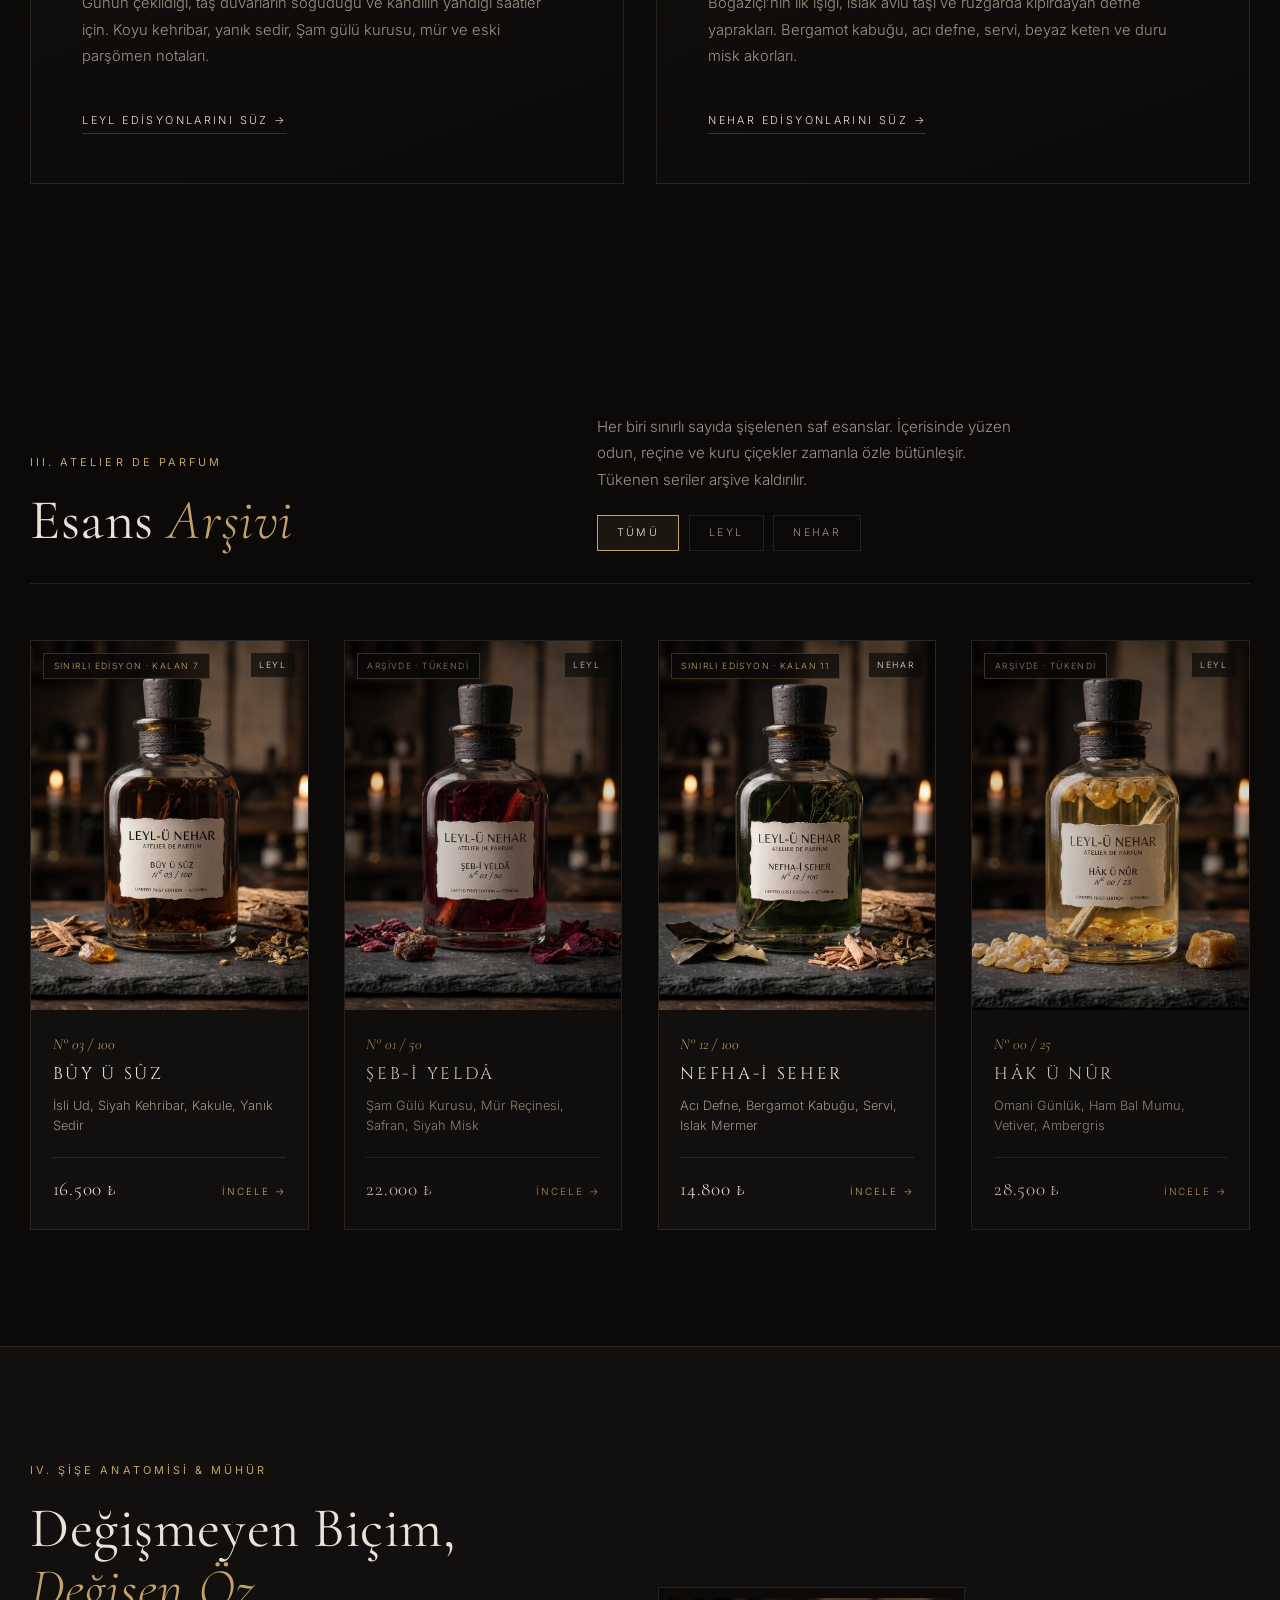
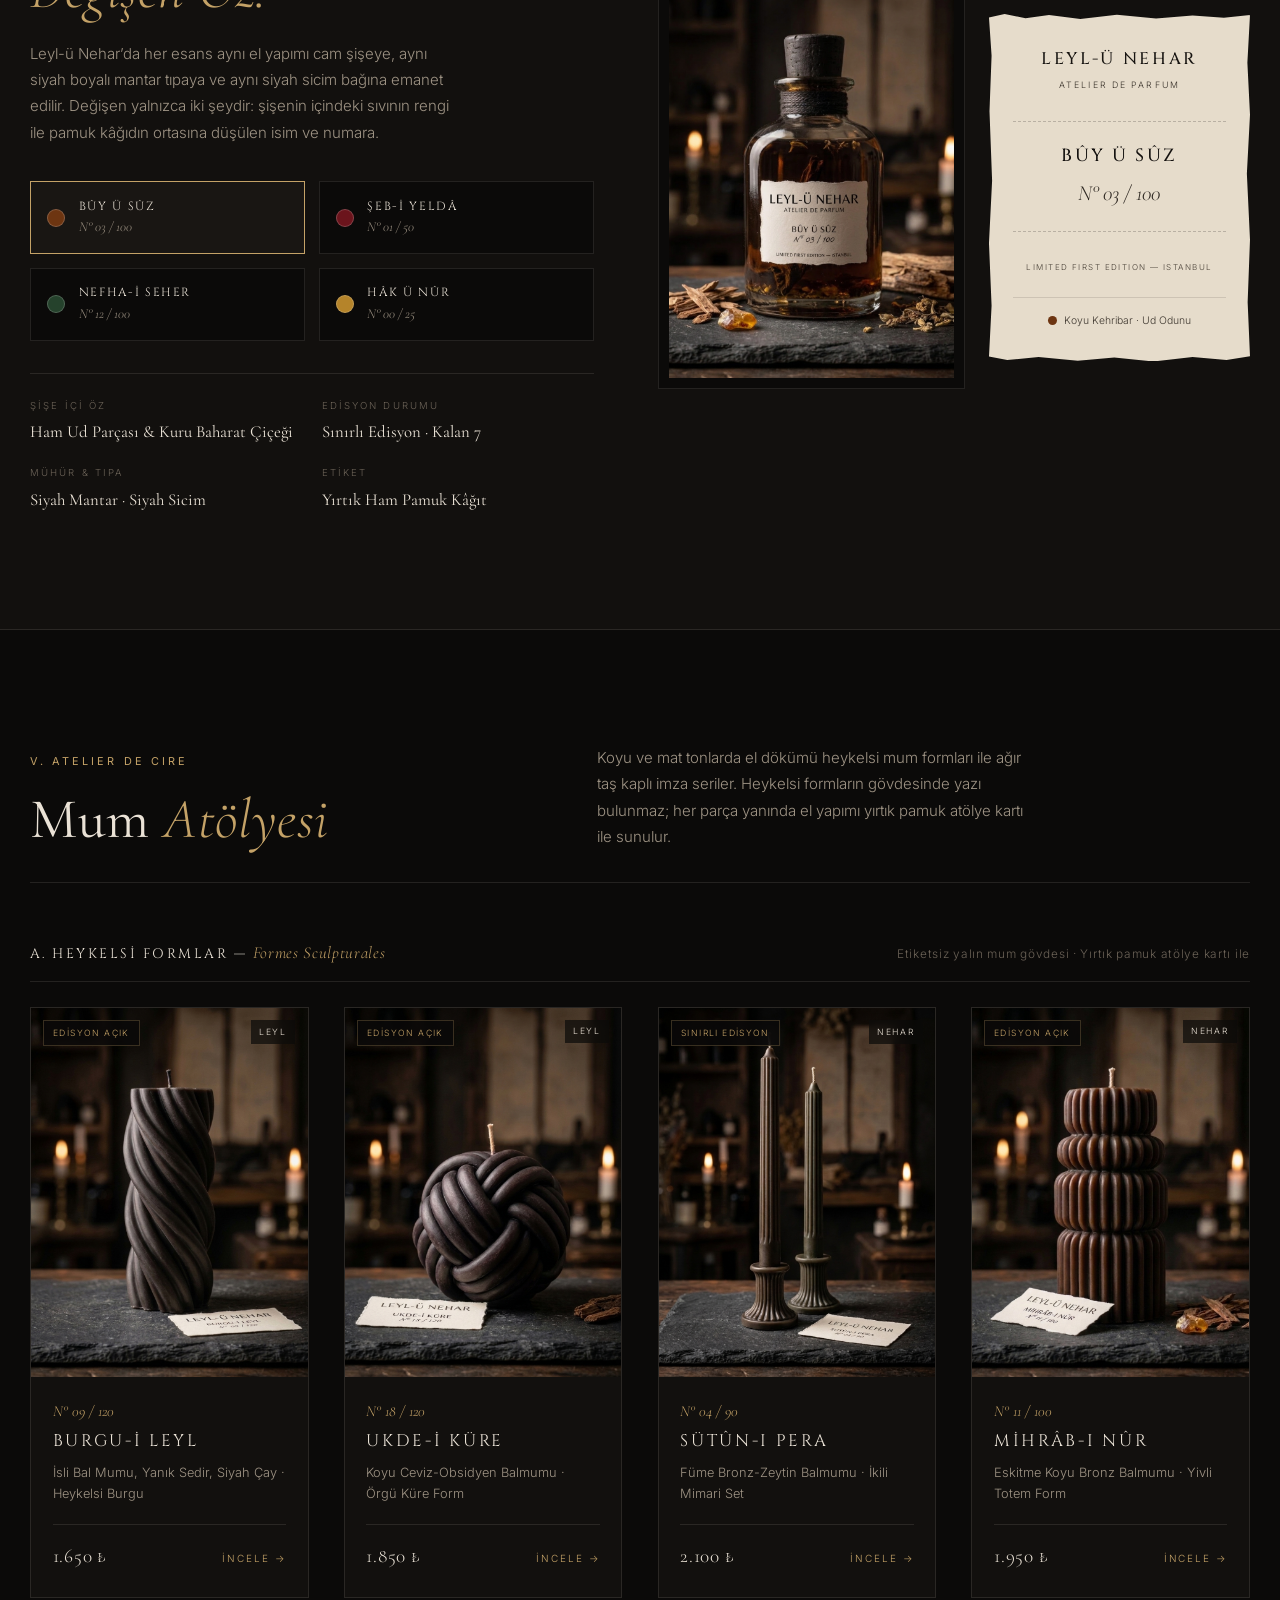
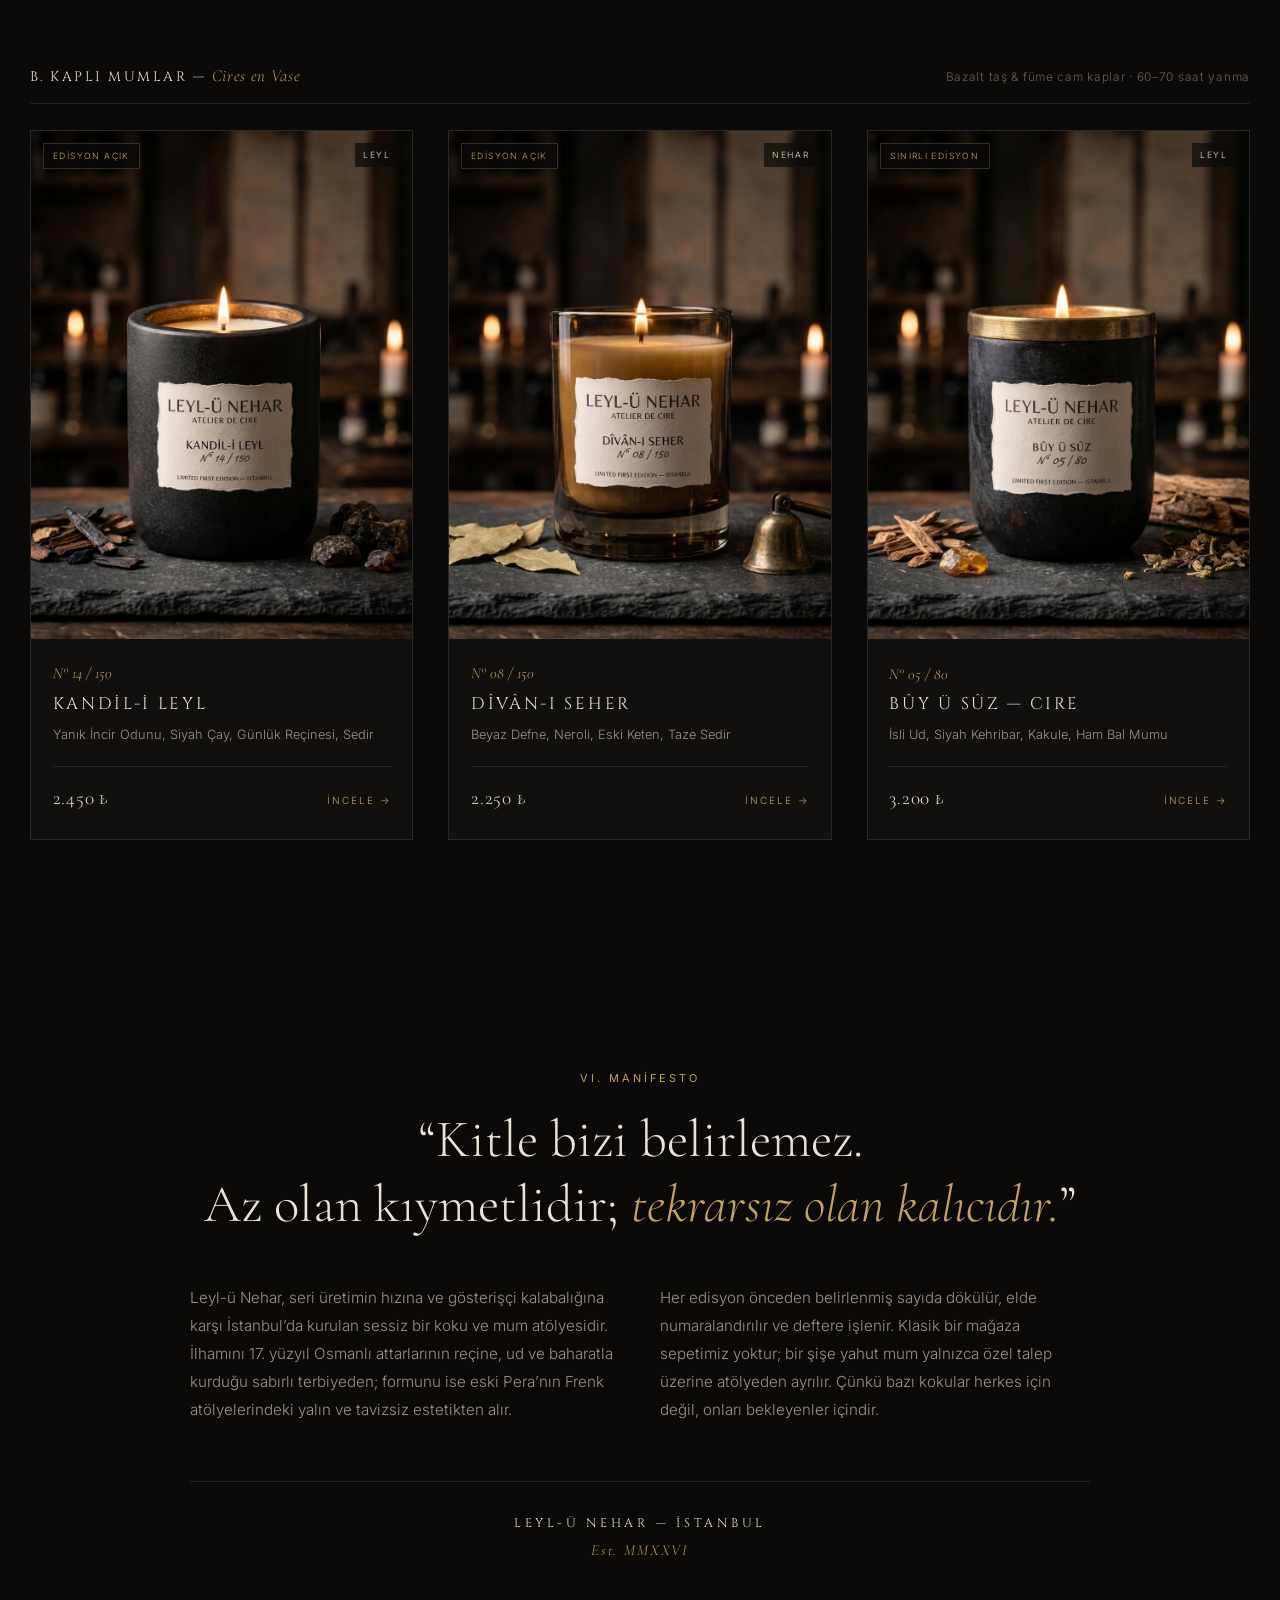
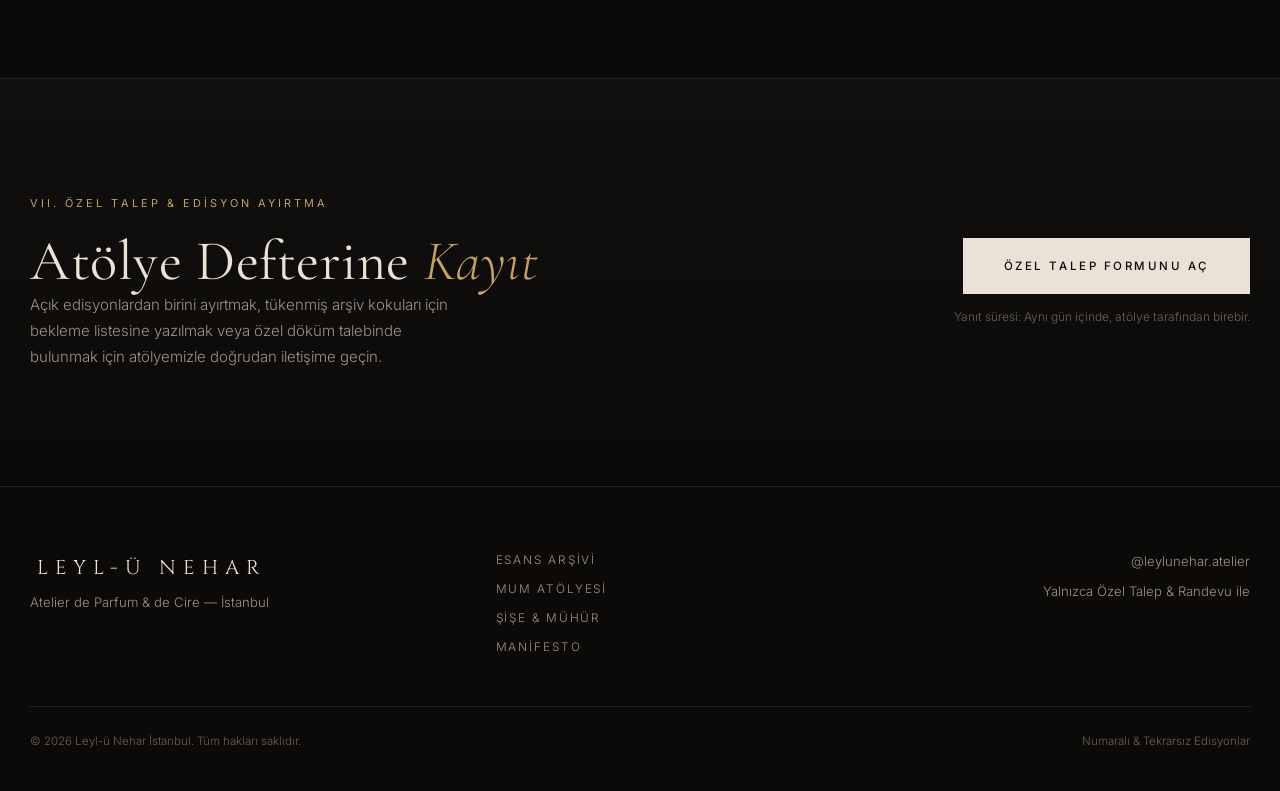
==== commit 71fabc43: "Update brand display name and all 11 product visuals to LEYL-Ü NEHAR" ====
--- a/index.html
+++ b/index.html
@@ -3,8 +3,8 @@
 <head>
   <meta charset="UTF-8" />
   <meta name="viewport" content="width=device-width, initial-scale=1.0" />
-  <title>LEYLÜNEHAR — Atelier de Parfum &amp; de Cire | İstanbul</title>
-  <meta name="description" content="Leylünehar — 17. yüzyıl İstanbul attarlığı ve Frenk atölye yalınlığıyla numaralı, tekrarsız esanslar ve el dökümü mumlar." />
+  <title>LEYL-Ü NEHAR — Atelier de Parfum &amp; de Cire | İstanbul</title>
+  <meta name="description" content="Leyl-ü Nehar — 17. yüzyıl İstanbul attarlığı ve Frenk atölye yalınlığıyla numaralı, tekrarsız esanslar ve el dökümü mumlar." />
   <link rel="preconnect" href="https://fonts.googleapis.com" />
   <link rel="preconnect" href="https://fonts.gstatic.com" crossorigin />
   <link href="https://fonts.googleapis.com/css2?family=Cinzel:wght@400;500;600&family=Cormorant+Garamond:ital,wght@0,300;0,400;0,500;0,600;1,300;1,400;1,500&family=Inter:wght@300;400;500&display=swap" rel="stylesheet" />
@@ -24,8 +24,8 @@
         <a href="#manifesto" class="nav-link">Manifesto</a>
       </nav>
 
-      <a href="#hero" class="brand-mark" aria-label="Leylünehar Ana Sayfa">
-        <span class="brand-name">LEYLÜNEHAR</span>
+      <a href="#hero" class="brand-mark" aria-label="Leyl-ü Nehar Ana Sayfa">
+        <span class="brand-name">LEYL-Ü NEHAR</span>
         <span class="brand-sub">İSTANBUL &middot; ATELIER</span>
       </a>
 
@@ -125,7 +125,7 @@
 
         <div class="hero-visual">
           <figure class="hero-frame">
-            <img src="assets/buy-u-suz.jpg" alt="Leylünehar Atelier de Parfum — Bûy ü Sûz N° 03 / 100 el dökümü esans şişesi" class="hero-img" />
+            <img src="assets/buy-u-suz.jpg?v=2" alt="Leyl-ü Nehar Atelier de Parfum — Bûy ü Sûz N° 03 / 100 el dökümü esans şişesi" class="hero-img" />
             <figcaption class="hero-caption">
               <span>BÛY Ü SÛZ</span>
               <em>N° 03 / 100 &mdash; Saf Esans</em>
@@ -160,7 +160,7 @@
           <p class="eyebrow">II. İKİ ÂLEM</p>
           <h2 class="section-title">Leyl <em>ve</em> Nehar</h2>
           <p class="section-desc">
-            Zaman ikiye ayrılır; kokunun tabiatı da öyle. Leylünehar koleksiyonu,
+            Zaman ikiye ayrılır; kokunun tabiatı da öyle. Leyl-ü Nehar koleksiyonu,
             gecenin derin reçinesi ile gündüzün serin berraklığı arasında kurulur.
           </p>
         </div>
@@ -232,7 +232,7 @@
             <p class="eyebrow">IV. ŞİŞE ANATOMİSİ &amp; MÜHÜR</p>
             <h2 class="section-title">Değişmeyen Biçim,<br /><em>Değişen Öz.</em></h2>
             <p class="section-desc">
-              Leylünehar’da her esans aynı el yapımı cam şişeye, aynı siyah boyalı mantar tıpaya
+              Leyl-ü Nehar’da her esans aynı el yapımı cam şişeye, aynı siyah boyalı mantar tıpaya
               ve aynı siyah sicim bağına emanet edilir. Değişen yalnızca iki şeydir:
               şişenin içindeki sıvının rengi ile pamuk kâğıdın ortasına düşülen isim ve numara.
             </p>
@@ -248,11 +248,11 @@
 
           <div class="craft-stage">
             <div class="stage-visual">
-              <img src="assets/buy-u-suz.jpg" alt="Seçili esans şişesi" id="craftBottleImg" class="stage-img" />
+              <img src="assets/buy-u-suz.jpg?v=2" alt="Seçili esans şişesi" id="craftBottleImg" class="stage-img" />
             </div>
             <div class="paper-cutout" aria-live="polite">
               <div class="paper-edge-top" aria-hidden="true"></div>
-              <span class="paper-brand">LEYLÜNEHAR</span>
+              <span class="paper-brand">LEYL-Ü NEHAR</span>
               <span class="paper-atelier">ATELIER DE PARFUM</span>
               <div class="paper-center">
                 <strong class="paper-name" id="paperName">BÛY Ü SÛZ</strong>
@@ -313,7 +313,7 @@
         </blockquote>
         <div class="manifesto-columns">
           <p>
-            Leylünehar, seri üretimin hızına ve gösterişçi kalabalığına karşı İstanbul’da kurulan
+            Leyl-ü Nehar, seri üretimin hızına ve gösterişçi kalabalığına karşı İstanbul’da kurulan
             sessiz bir koku ve mum atölyesidir. İlhamını 17. yüzyıl Osmanlı attarlarının reçine,
             ud ve baharatla kurduğu sabırlı terbiyeden; formunu ise eski Pera’nın Frenk atölyelerindeki
             yalın ve tavizsiz estetikten alır.
@@ -325,7 +325,7 @@
           </p>
         </div>
         <div class="manifesto-sign">
-          <span>LEYLÜNEHAR &mdash; İSTANBUL</span>
+          <span>LEYL-Ü NEHAR &mdash; İSTANBUL</span>
           <em>Est. MMXXVI</em>
         </div>
       </div>
@@ -354,7 +354,7 @@
   <footer class="site-footer">
     <div class="container footer-grid">
       <div class="footer-brand">
-        <span class="brand-name">LEYLÜNEHAR</span>
+        <span class="brand-name">LEYL-Ü NEHAR</span>
         <p>Atelier de Parfum &amp; de Cire &mdash; İstanbul</p>
       </div>
       <div class="footer-links">
@@ -369,7 +369,7 @@
       </div>
     </div>
     <div class="container footer-bottom">
-      <span>&copy; 2026 Leylünehar İstanbul. Tüm hakları saklıdır.</span>
+      <span>&copy; 2026 Leyl-ü Nehar İstanbul. Tüm hakları saklıdır.</span>
       <span>Numaralı &amp; Tekrarsız Edisyonlar</span>
     </div>
   </footer>
@@ -480,6 +480,6 @@
     </div>
   </div>
 
-  <script src="app.js?v=3"></script>
+  <script src="app.js?v=4"></script>
 </body>
 </html>
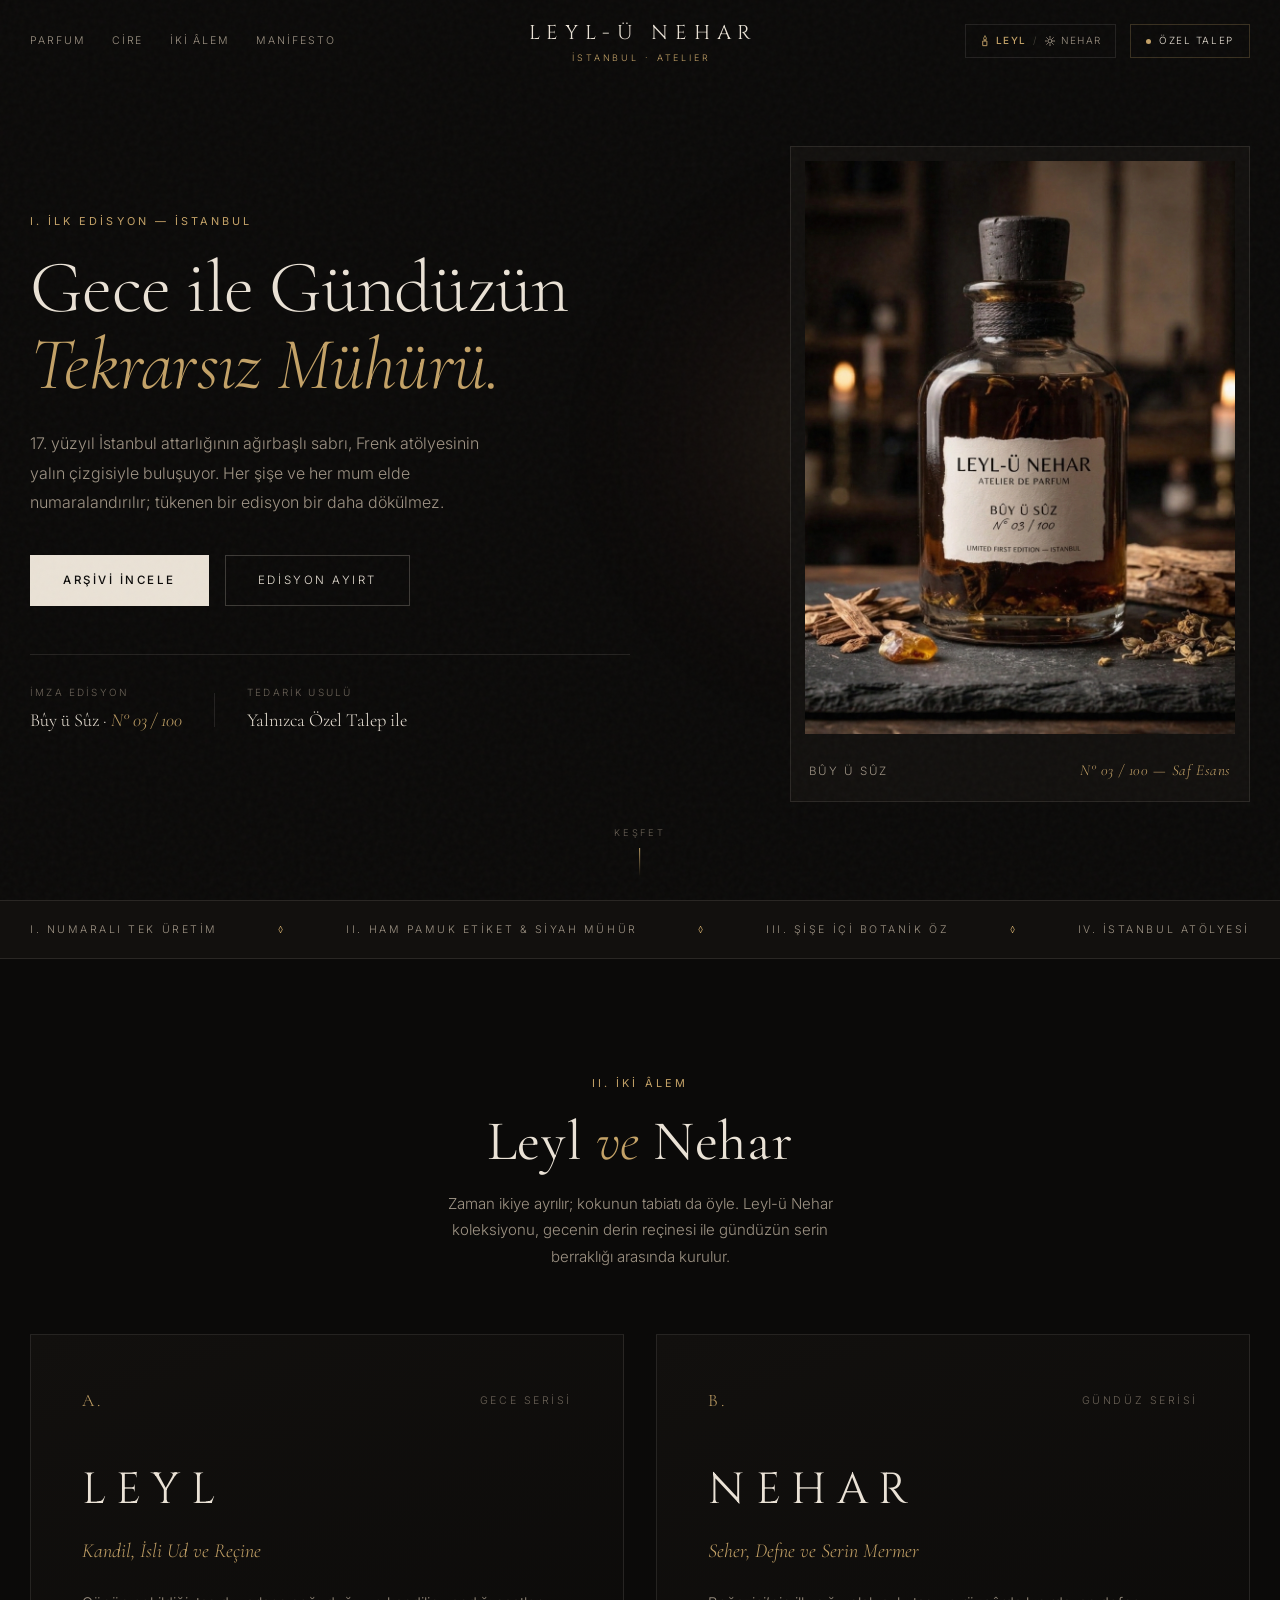
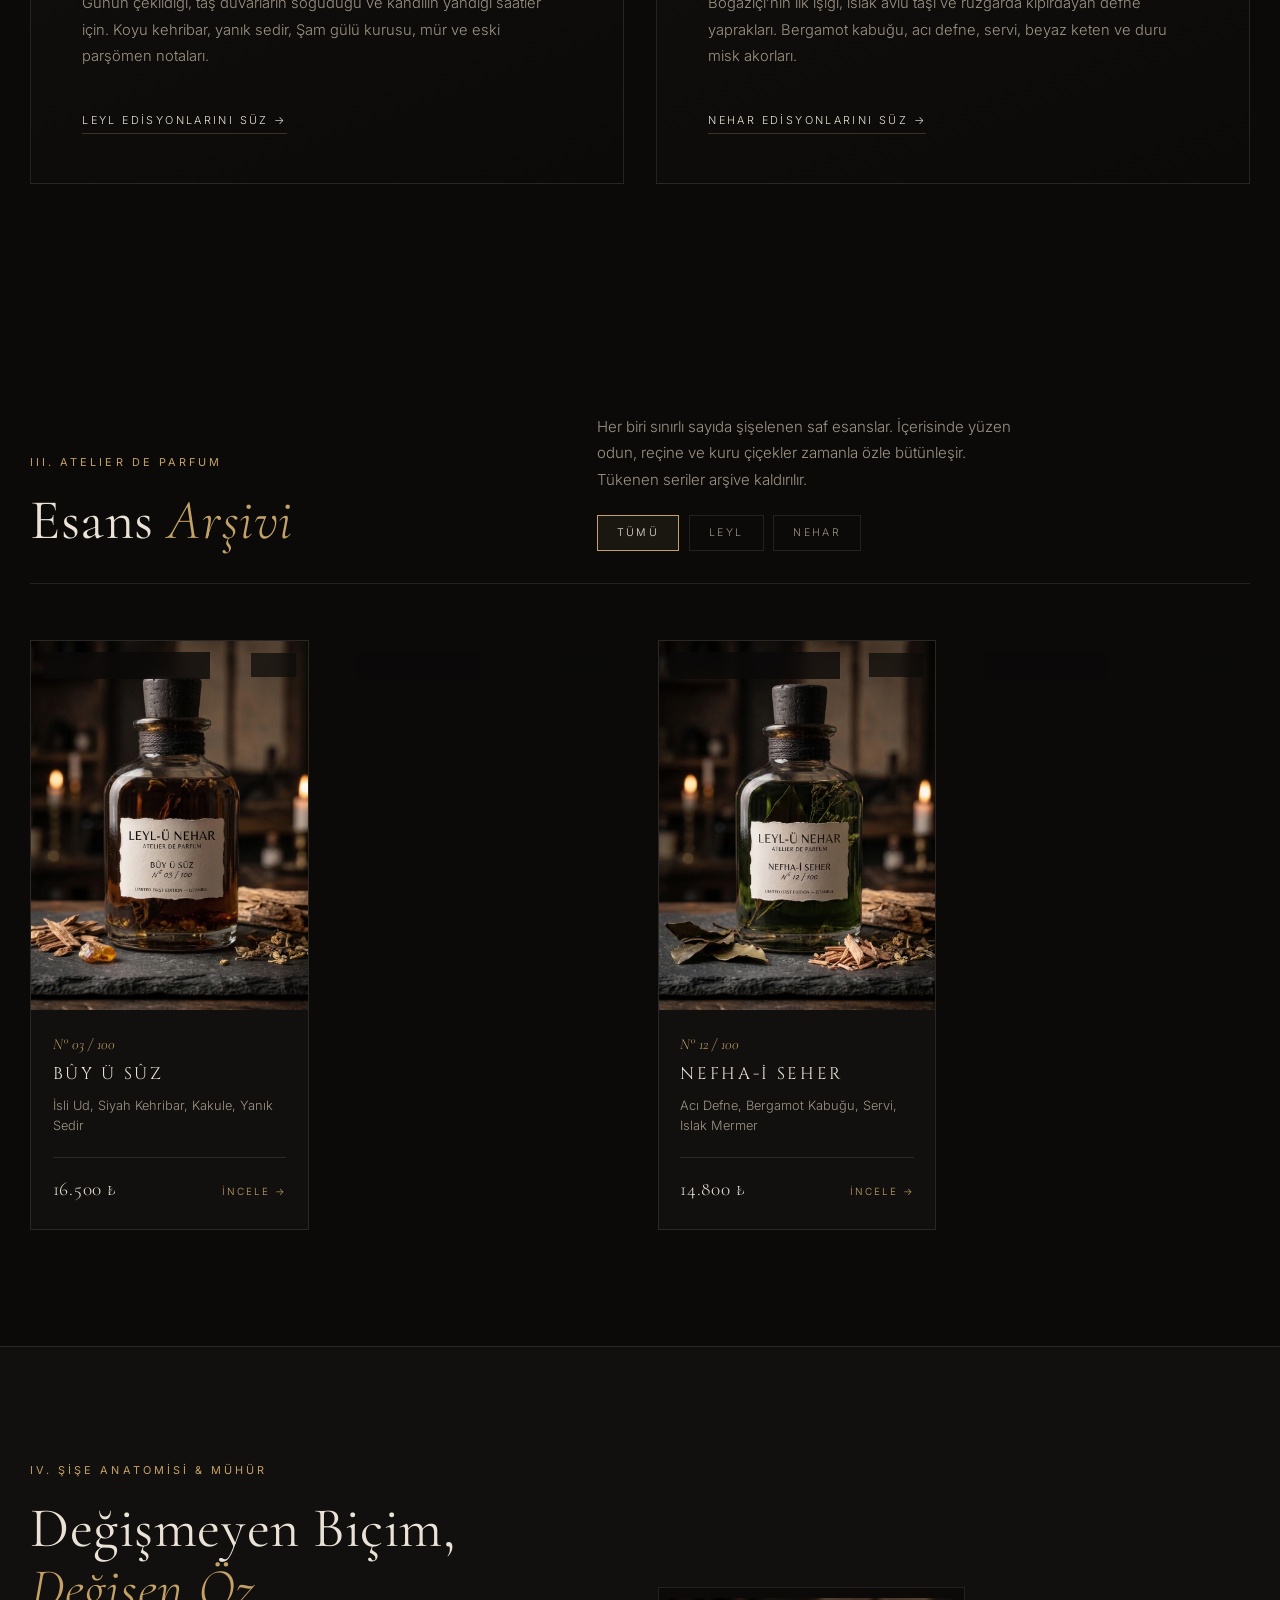
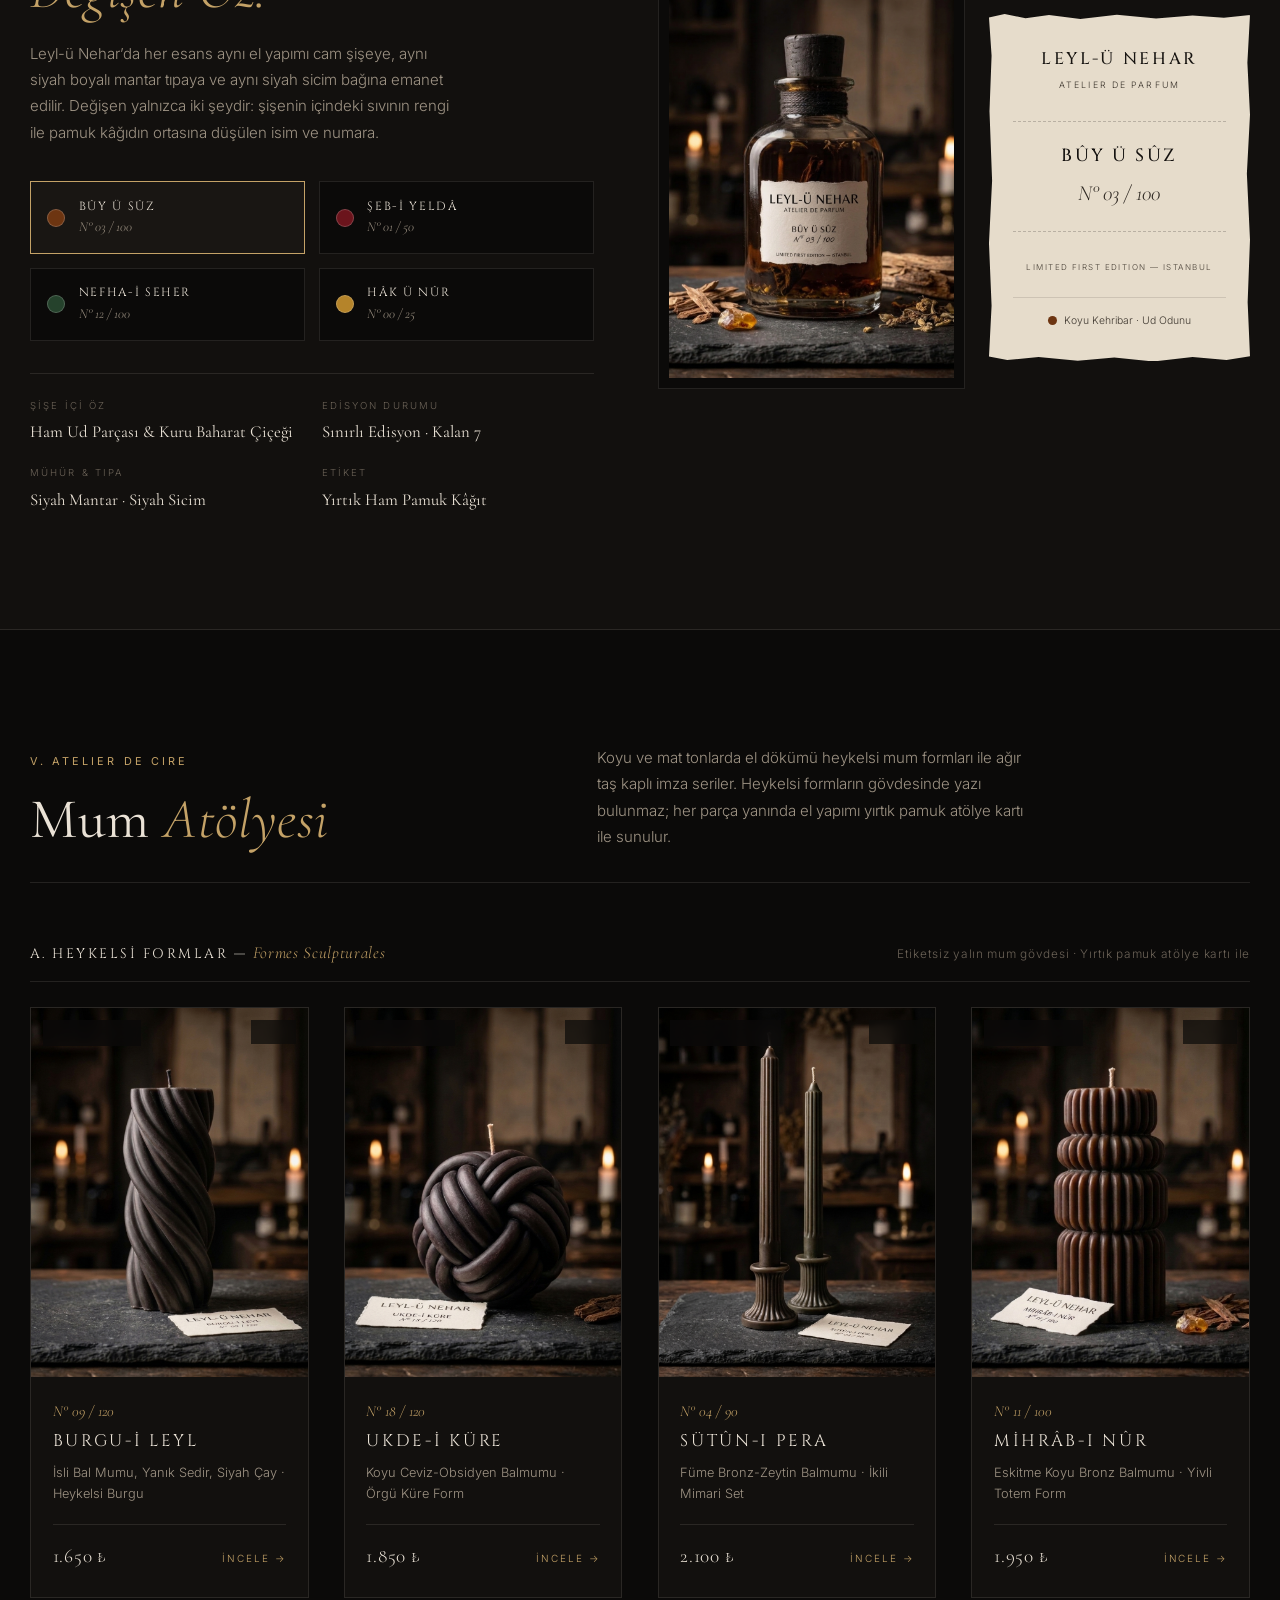
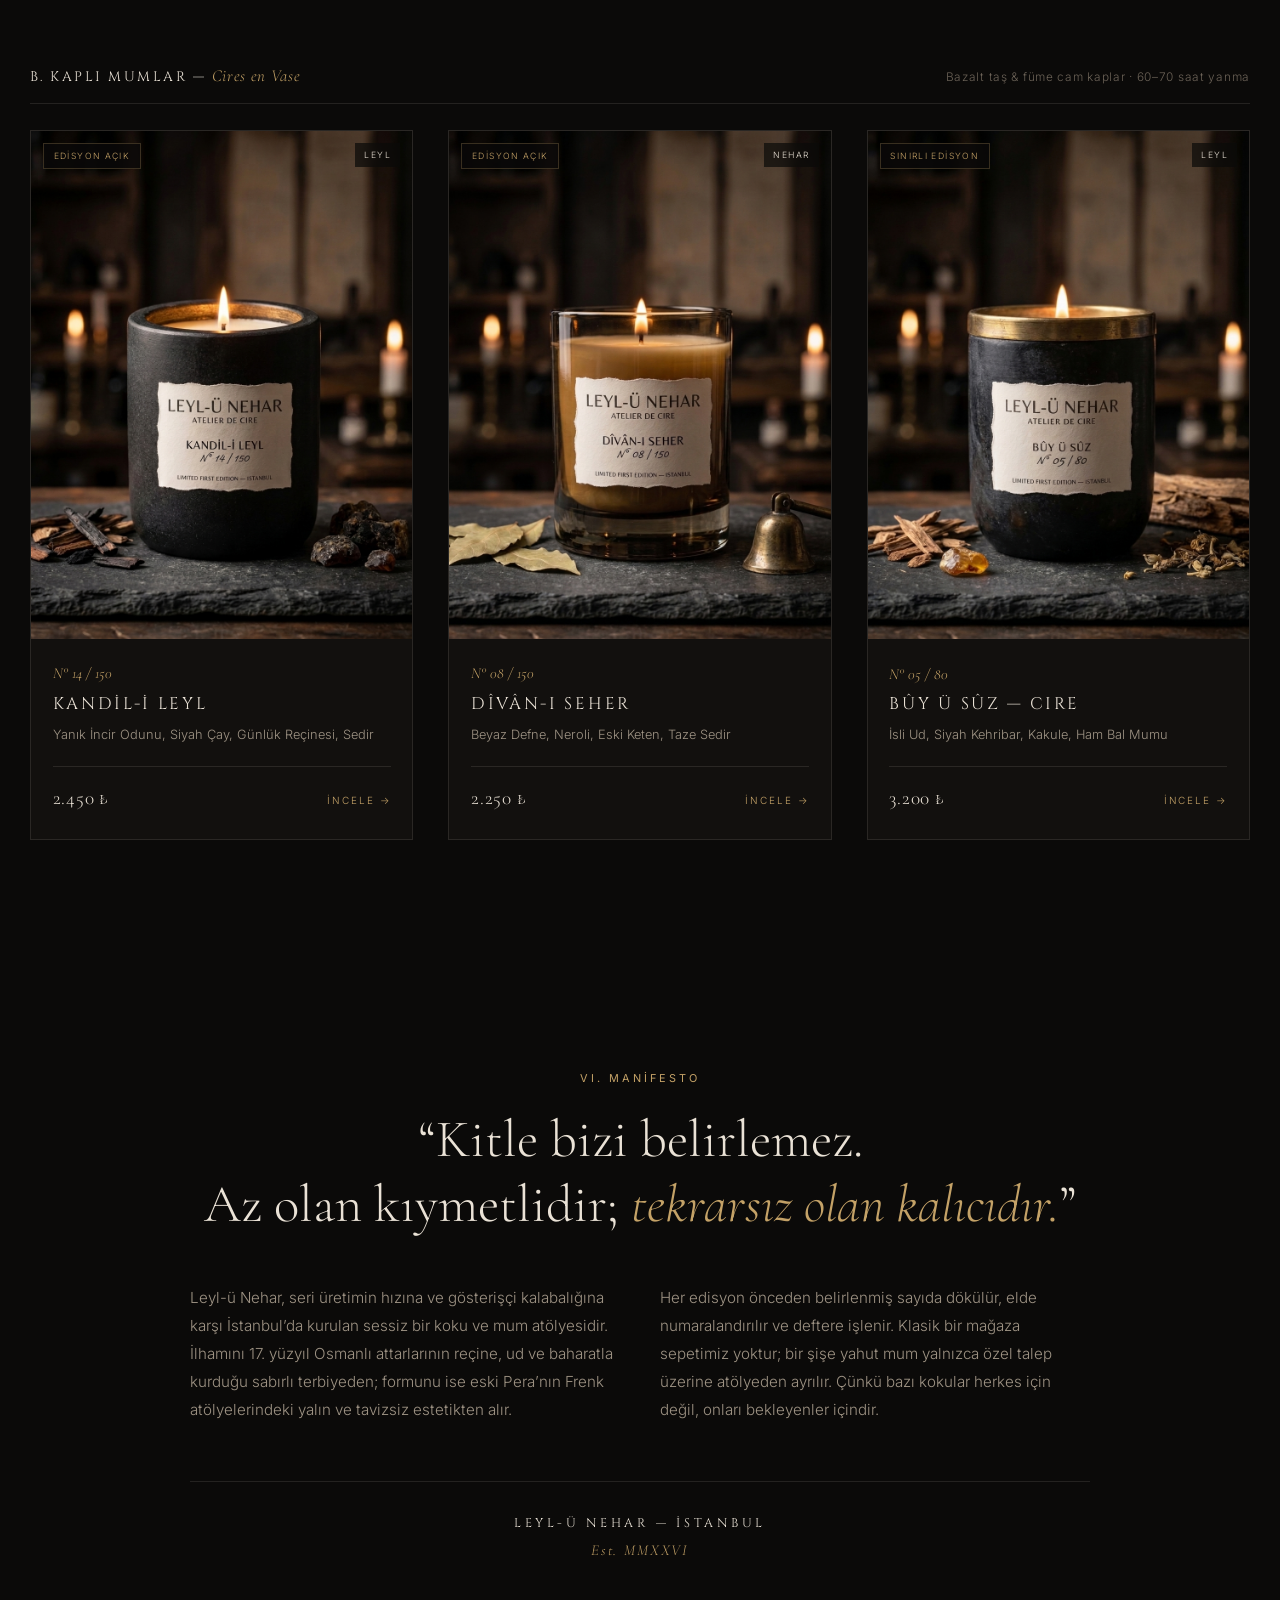
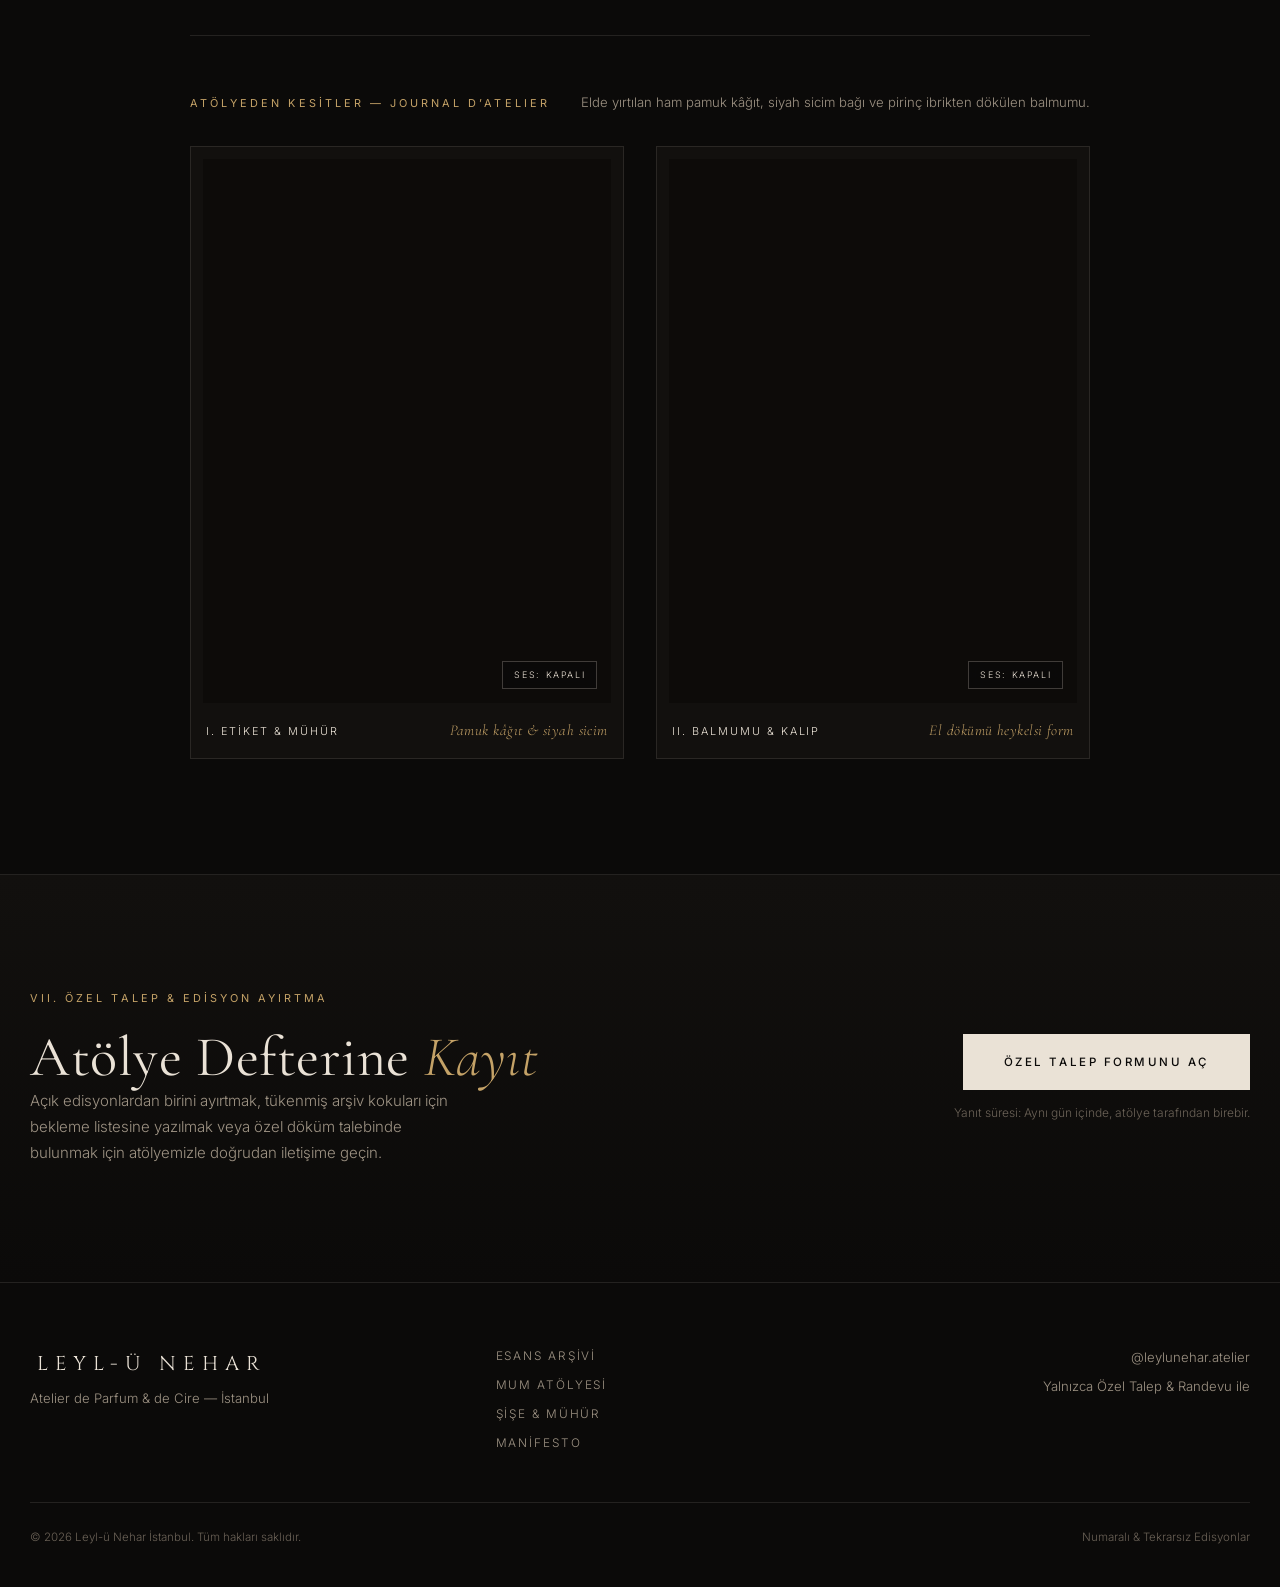
==== commit 891b074b: "Add Veo 3.1 cinemagraph, female-voiced IG ad, and feminine-hands atelier films" ====
--- a/index.html
+++ b/index.html
@@ -8,7 +8,7 @@
   <link rel="preconnect" href="https://fonts.googleapis.com" />
   <link rel="preconnect" href="https://fonts.gstatic.com" crossorigin />
   <link href="https://fonts.googleapis.com/css2?family=Cinzel:wght@400;500;600&family=Cormorant+Garamond:ital,wght@0,300;0,400;0,500;0,600;1,300;1,400;1,500&family=Inter:wght@300;400;500&display=swap" rel="stylesheet" />
-  <link rel="stylesheet" href="styles.css?v=5" />
+  <link rel="stylesheet" href="styles.css?v=7" />
 </head>
 <body>
   <!-- Subtle atmospheric paper/film grain -->
@@ -125,7 +125,17 @@
 
         <div class="hero-visual">
           <figure class="hero-frame">
-            <img src="assets/buy-u-suz.jpg?v=2" alt="Leyl-ü Nehar Atelier de Parfum — Bûy ü Sûz N° 03 / 100 el dökümü esans şişesi" class="hero-img" />
+            <video
+              class="hero-img"
+              src="assets/videos/buy-u-suz-loop.mp4"
+              poster="assets/buy-u-suz.jpg?v=2"
+              autoplay
+              loop
+              muted
+              playsinline
+              preload="auto"
+              aria-label="Leyl-ü Nehar Atelier de Parfum — Bûy ü Sûz N° 03 / 100 canlı mum ışığı döngüsü"
+            ></video>
             <figcaption class="hero-caption">
               <span>BÛY Ü SÛZ</span>
               <em>N° 03 / 100 &mdash; Saf Esans</em>
@@ -328,6 +338,37 @@
           <span>LEYL-Ü NEHAR &mdash; İSTANBUL</span>
           <em>Est. MMXXVI</em>
         </div>
+
+        <!-- Atelier Journal: Faceless Craft Clips -->
+        <div class="atelier-films">
+          <div class="atelier-films-head">
+            <p class="eyebrow">ATÖLYEDEN KESİTLER &mdash; JOURNAL D’ATELIER</p>
+            <p class="atelier-films-note">Elde yırtılan ham pamuk kâğıt, siyah sicim bağı ve pirinç ibrikten dökülen balmumu.</p>
+          </div>
+          <div class="atelier-films-grid">
+            <figure class="film-card">
+              <div class="film-media">
+                <video src="assets/videos/atolye-esans.mp4" autoplay loop muted playsinline preload="metadata"></video>
+                <button type="button" class="film-sound-btn" data-toggle-sound aria-label="Sesi aç veya kapat">Ses: Kapalı</button>
+              </div>
+              <figcaption class="film-caption">
+                <span>I. ETİKET &amp; MÜHÜR</span>
+                <em>Pamuk kâğıt &amp; siyah sicim</em>
+              </figcaption>
+            </figure>
+
+            <figure class="film-card">
+              <div class="film-media">
+                <video src="assets/videos/atolye-mum.mp4" autoplay loop muted playsinline preload="metadata"></video>
+                <button type="button" class="film-sound-btn" data-toggle-sound aria-label="Sesi aç veya kapat">Ses: Kapalı</button>
+              </div>
+              <figcaption class="film-caption">
+                <span>II. BALMUMU &amp; KALIP</span>
+                <em>El dökümü heykelsi form</em>
+              </figcaption>
+            </figure>
+          </div>
+        </div>
       </div>
     </section>
 
@@ -480,6 +521,6 @@
     </div>
   </div>
 
-  <script src="app.js?v=4"></script>
+  <script src="app.js?v=6"></script>
 </body>
 </html>
--- a/styles.css
+++ b/styles.css
@@ -1130,6 +1130,96 @@
   color: var(--brass);
 }
 
+/* Atelier Journal Films */
+.atelier-films {
+  margin-top: 4.5rem;
+  padding-top: 3.5rem;
+  border-top: 1px solid var(--hairline);
+  text-align: left;
+}
+
+.atelier-films-head {
+  display: flex;
+  justify-content: space-between;
+  align-items: baseline;
+  flex-wrap: wrap;
+  gap: 0.8rem;
+  margin-bottom: 2rem;
+}
+
+.atelier-films-head .eyebrow {
+  margin-bottom: 0;
+}
+
+.atelier-films-note {
+  font-size: 0.82rem;
+  color: var(--paper-muted);
+}
+
+.atelier-films-grid {
+  display: grid;
+  grid-template-columns: repeat(2, 1fr);
+  gap: 2rem;
+}
+
+.film-card {
+  background: var(--bg-surface);
+  border: 1px solid var(--hairline);
+  padding: 12px;
+}
+
+.film-media {
+  position: relative;
+  overflow: hidden;
+  aspect-ratio: 3 / 4;
+  background: #0d0b09;
+}
+
+.film-media video {
+  width: 100%;
+  height: 100%;
+  object-fit: cover;
+  display: block;
+}
+
+.film-sound-btn {
+  position: absolute;
+  bottom: 0.85rem;
+  right: 0.85rem;
+  padding: 0.35rem 0.7rem;
+  font-size: 0.56rem;
+  letter-spacing: 0.18em;
+  text-transform: uppercase;
+  background: rgba(11, 10, 9, 0.78);
+  color: #eae2d6;
+  border: 1px solid rgba(234, 226, 214, 0.24);
+  backdrop-filter: blur(8px);
+  transition: border-color 0.25s ease, color 0.25s ease;
+}
+
+.film-sound-btn:hover,
+.film-sound-btn.unmuted {
+  border-color: var(--brass);
+  color: #e6c68a;
+}
+
+.film-caption {
+  display: flex;
+  justify-content: space-between;
+  align-items: baseline;
+  padding: 0.95rem 0.2rem 0.2rem;
+  font-size: 0.68rem;
+  letter-spacing: 0.18em;
+  color: var(--paper-cream);
+}
+
+.film-caption em {
+  font-family: var(--font-serif);
+  font-size: 0.94rem;
+  letter-spacing: 0.03em;
+  color: var(--brass);
+}
+
 /* ==========================================================================
    CONCIERGE BAND & FOOTER
    ========================================================================== */
@@ -1275,15 +1365,53 @@
   background: var(--bg-obsidian);
   padding: 1.5rem;
   display: flex;
+  flex-direction: column;
   align-items: center;
   justify-content: center;
-}
-
-.detail-image-col img {
+  gap: 0.9rem;
+}
+
+.detail-image-col .detail-main-img {
   width: 100%;
   aspect-ratio: 3 / 4;
   object-fit: cover;
   border: 1px solid var(--hairline);
+  transition: opacity 0.25s ease;
+}
+
+.detail-thumbs {
+  display: grid;
+  grid-template-columns: repeat(2, 1fr);
+  gap: 0.75rem;
+  width: 100%;
+}
+
+.detail-thumb-btn {
+  display: flex;
+  align-items: center;
+  gap: 0.65rem;
+  padding: 0.45rem 0.6rem;
+  border: 1px solid var(--hairline);
+  background: var(--bg-surface);
+  color: var(--paper-muted);
+  font-size: 0.6rem;
+  letter-spacing: 0.16em;
+  text-transform: uppercase;
+  transition: border-color 0.25s ease, color 0.25s ease;
+}
+
+.detail-thumb-btn img {
+  width: 34px;
+  height: 44px;
+  object-fit: cover;
+  border: 1px solid var(--hairline);
+  flex-shrink: 0;
+}
+
+.detail-thumb-btn.active,
+.detail-thumb-btn:hover {
+  border-color: var(--brass);
+  color: var(--paper-cream);
 }
 
 .detail-info-col {
@@ -1601,6 +1729,7 @@
   }
   .essence-grid,
   .candle-grid,
+  .atelier-films-grid,
   .craft-stage,
   .swatch-selector,
   .form-row-2 {
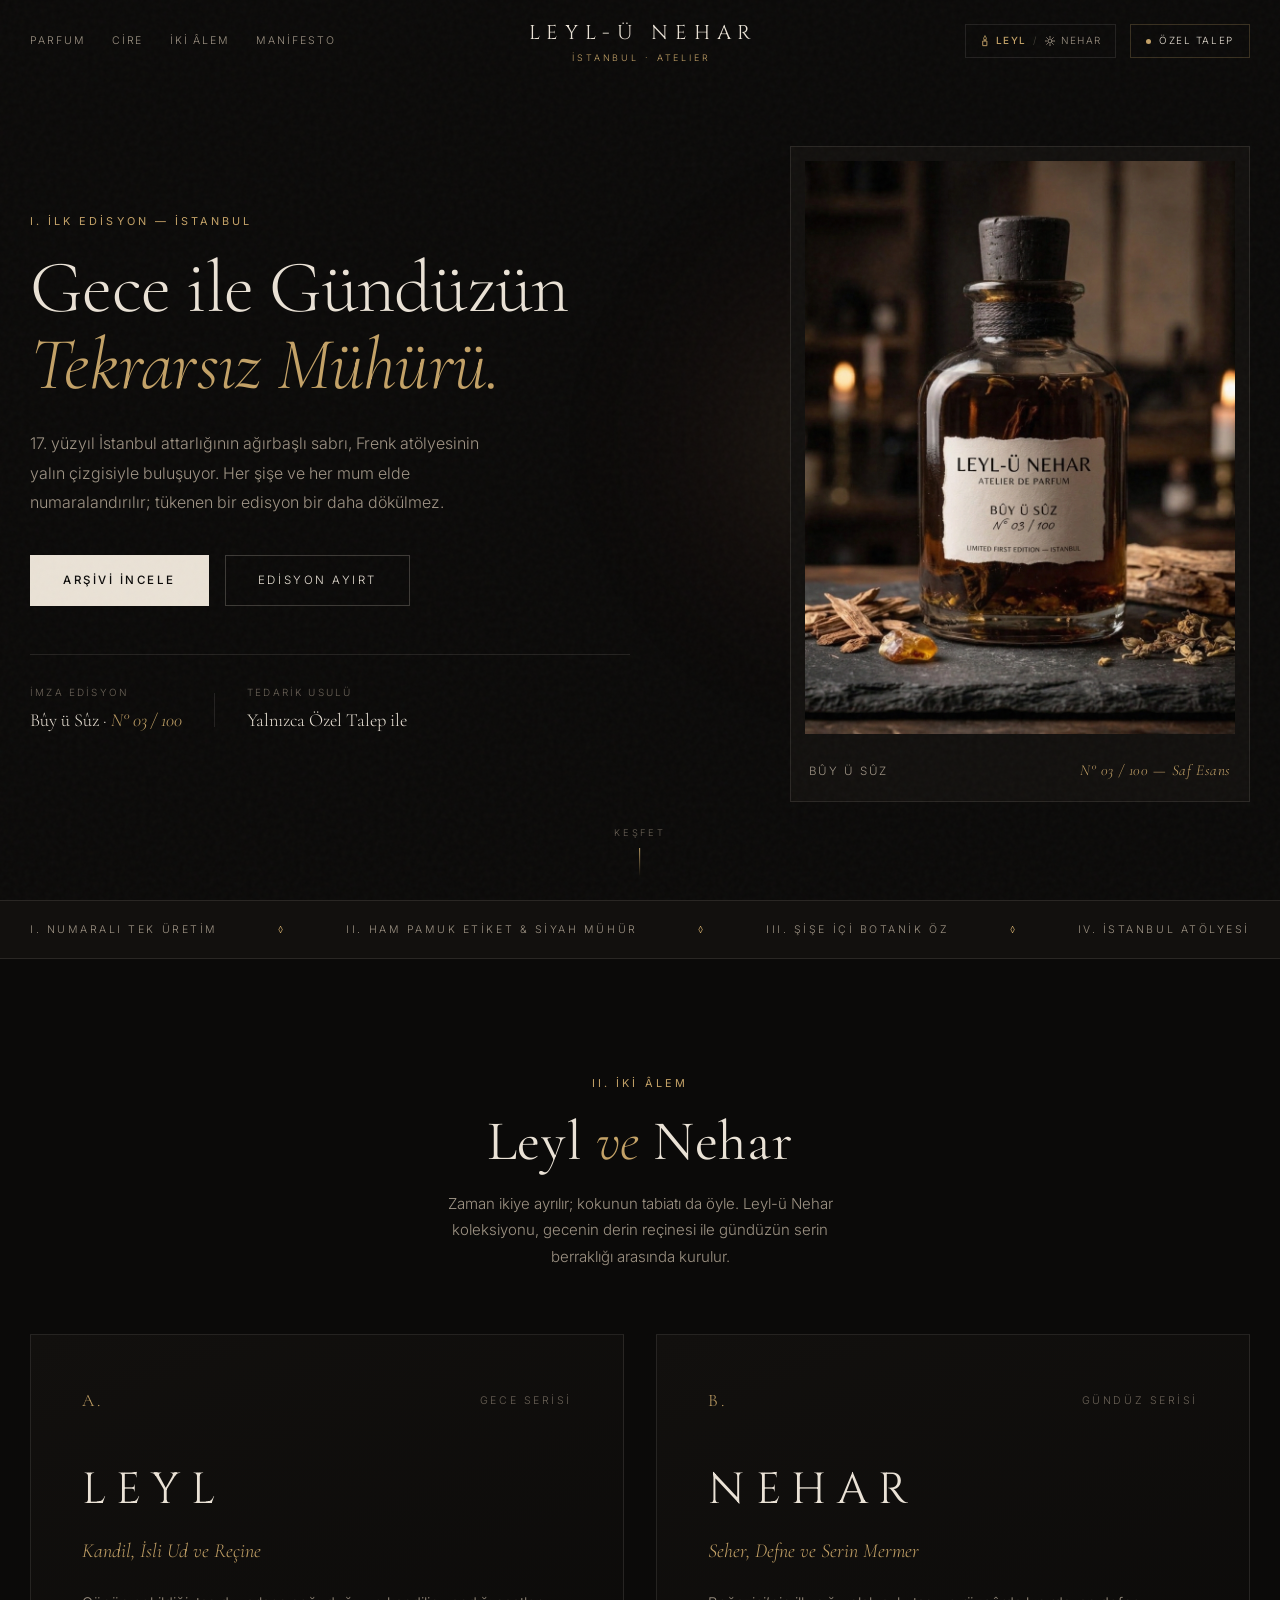
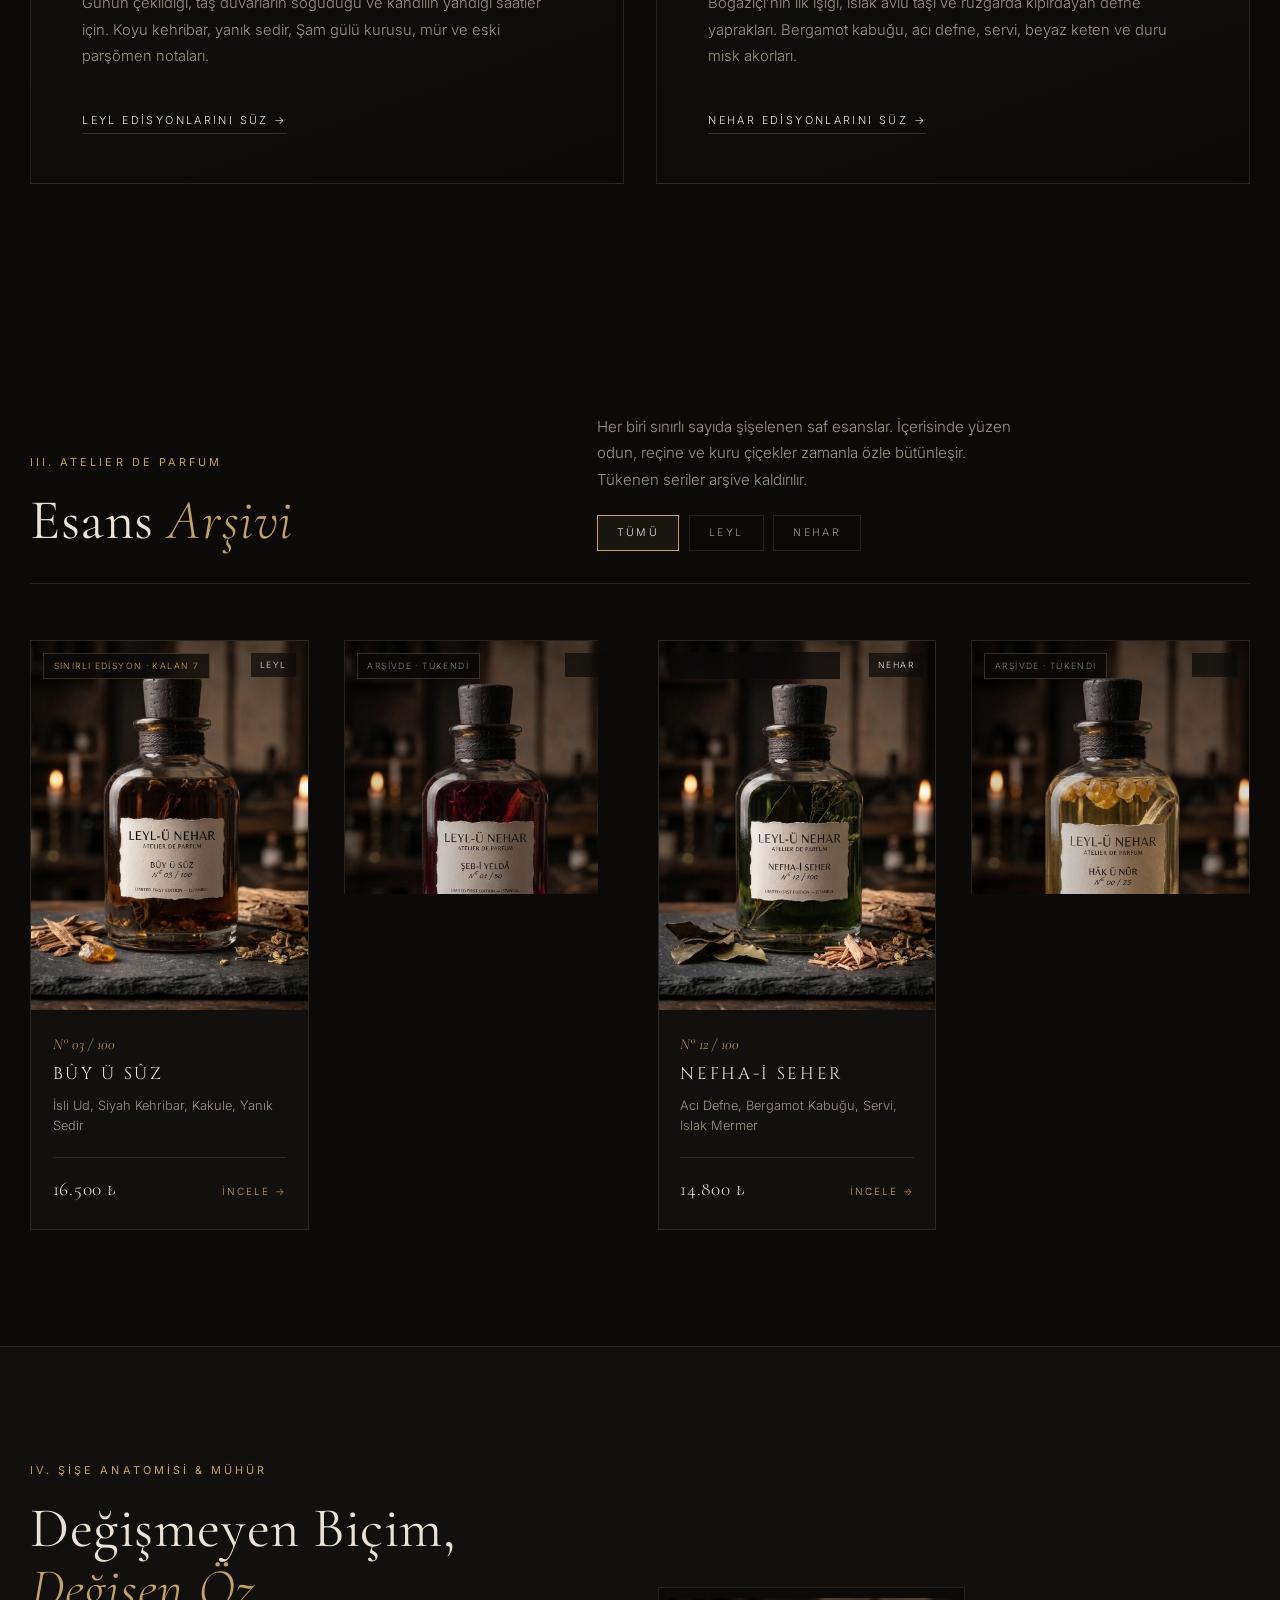
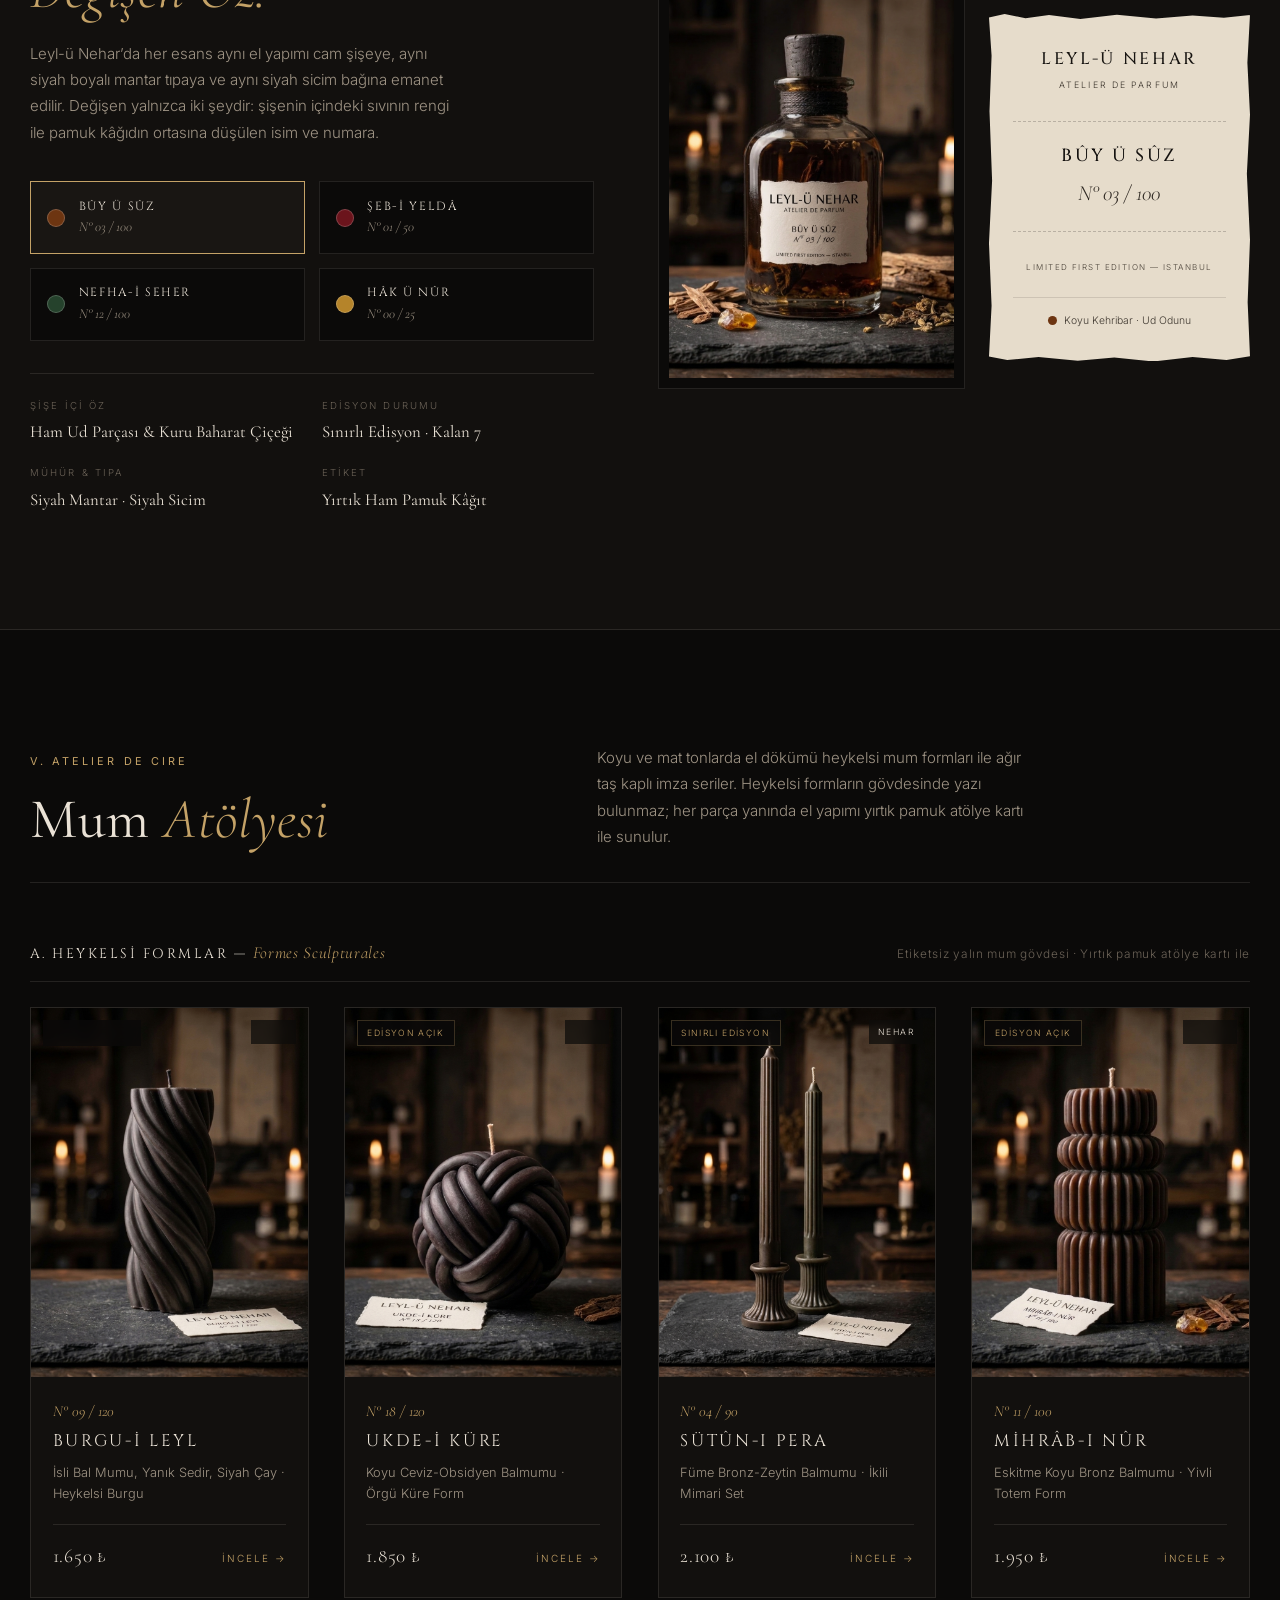
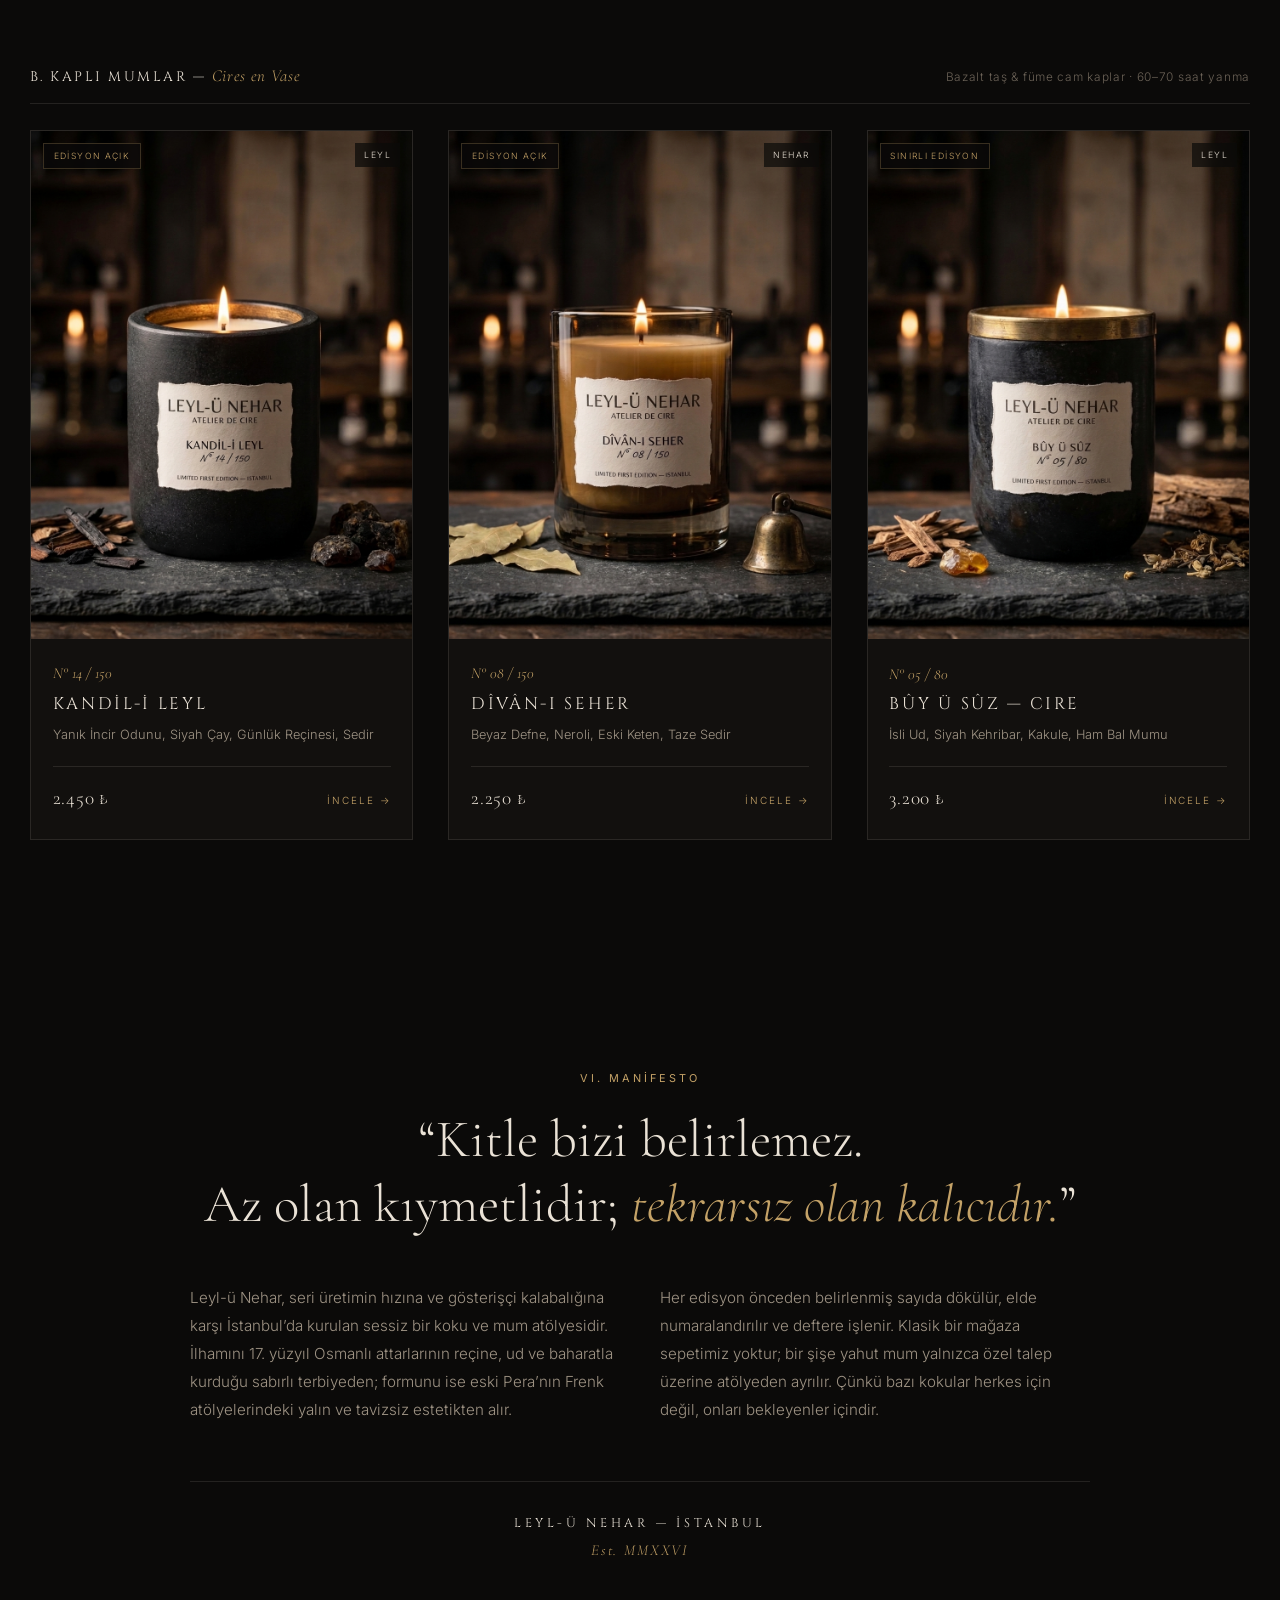
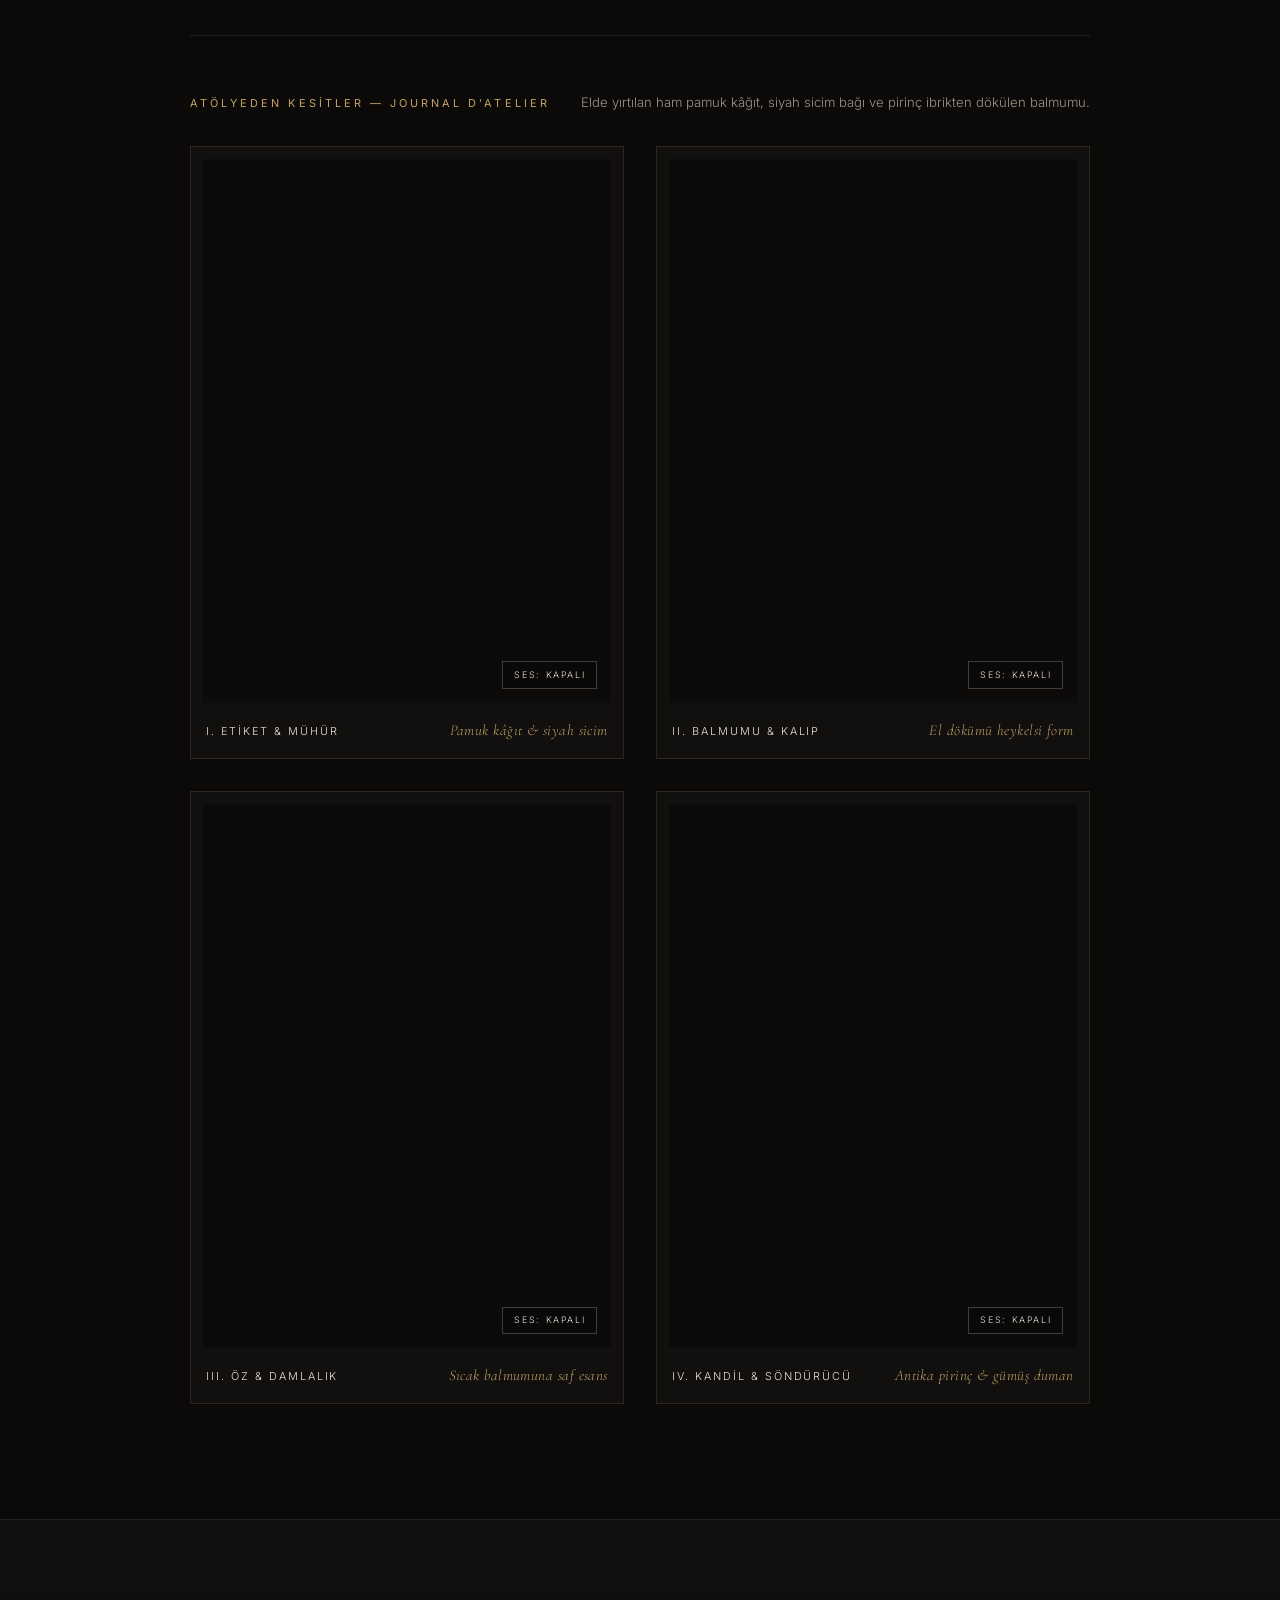
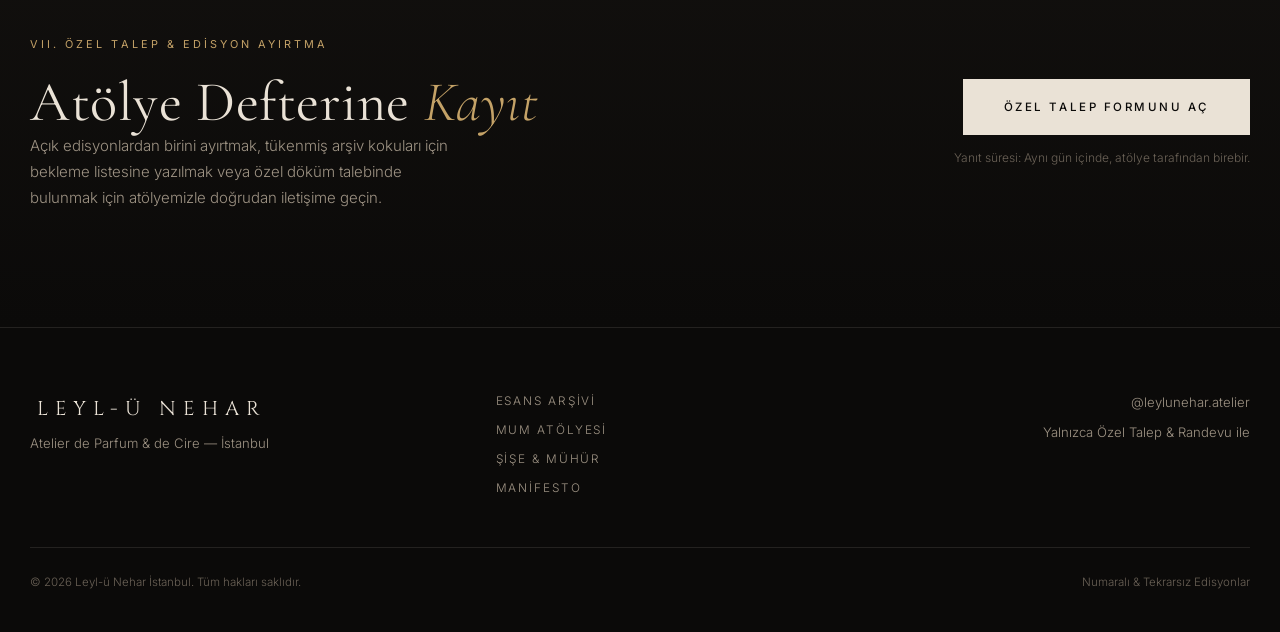
==== commit d3fbfae4: "Expand Atelier Journal section to 4 symmetrical ASMR craft films" ====
--- a/index.html
+++ b/index.html
@@ -367,6 +367,28 @@
                 <em>El dökümü heykelsi form</em>
               </figcaption>
             </figure>
+
+            <figure class="film-card">
+              <div class="film-media">
+                <video src="assets/videos/asmr-mum/02-esans-damlalik.mp4" autoplay loop muted playsinline preload="metadata"></video>
+                <button type="button" class="film-sound-btn" data-toggle-sound aria-label="Sesi aç veya kapat">Ses: Kapalı</button>
+              </div>
+              <figcaption class="film-caption">
+                <span>III. ÖZ &amp; DAMLALIK</span>
+                <em>Sıcak balmumuna saf esans</em>
+              </figcaption>
+            </figure>
+
+            <figure class="film-card">
+              <div class="film-media">
+                <video src="assets/videos/asmr-mum/04-mum-sondurme-duman.mp4" autoplay loop muted playsinline preload="metadata"></video>
+                <button type="button" class="film-sound-btn" data-toggle-sound aria-label="Sesi aç veya kapat">Ses: Kapalı</button>
+              </div>
+              <figcaption class="film-caption">
+                <span>IV. KANDİL &amp; SÖNDÜRÜCÜ</span>
+                <em>Antika pirinç &amp; gümüş duman</em>
+              </figcaption>
+            </figure>
           </div>
         </div>
       </div>
